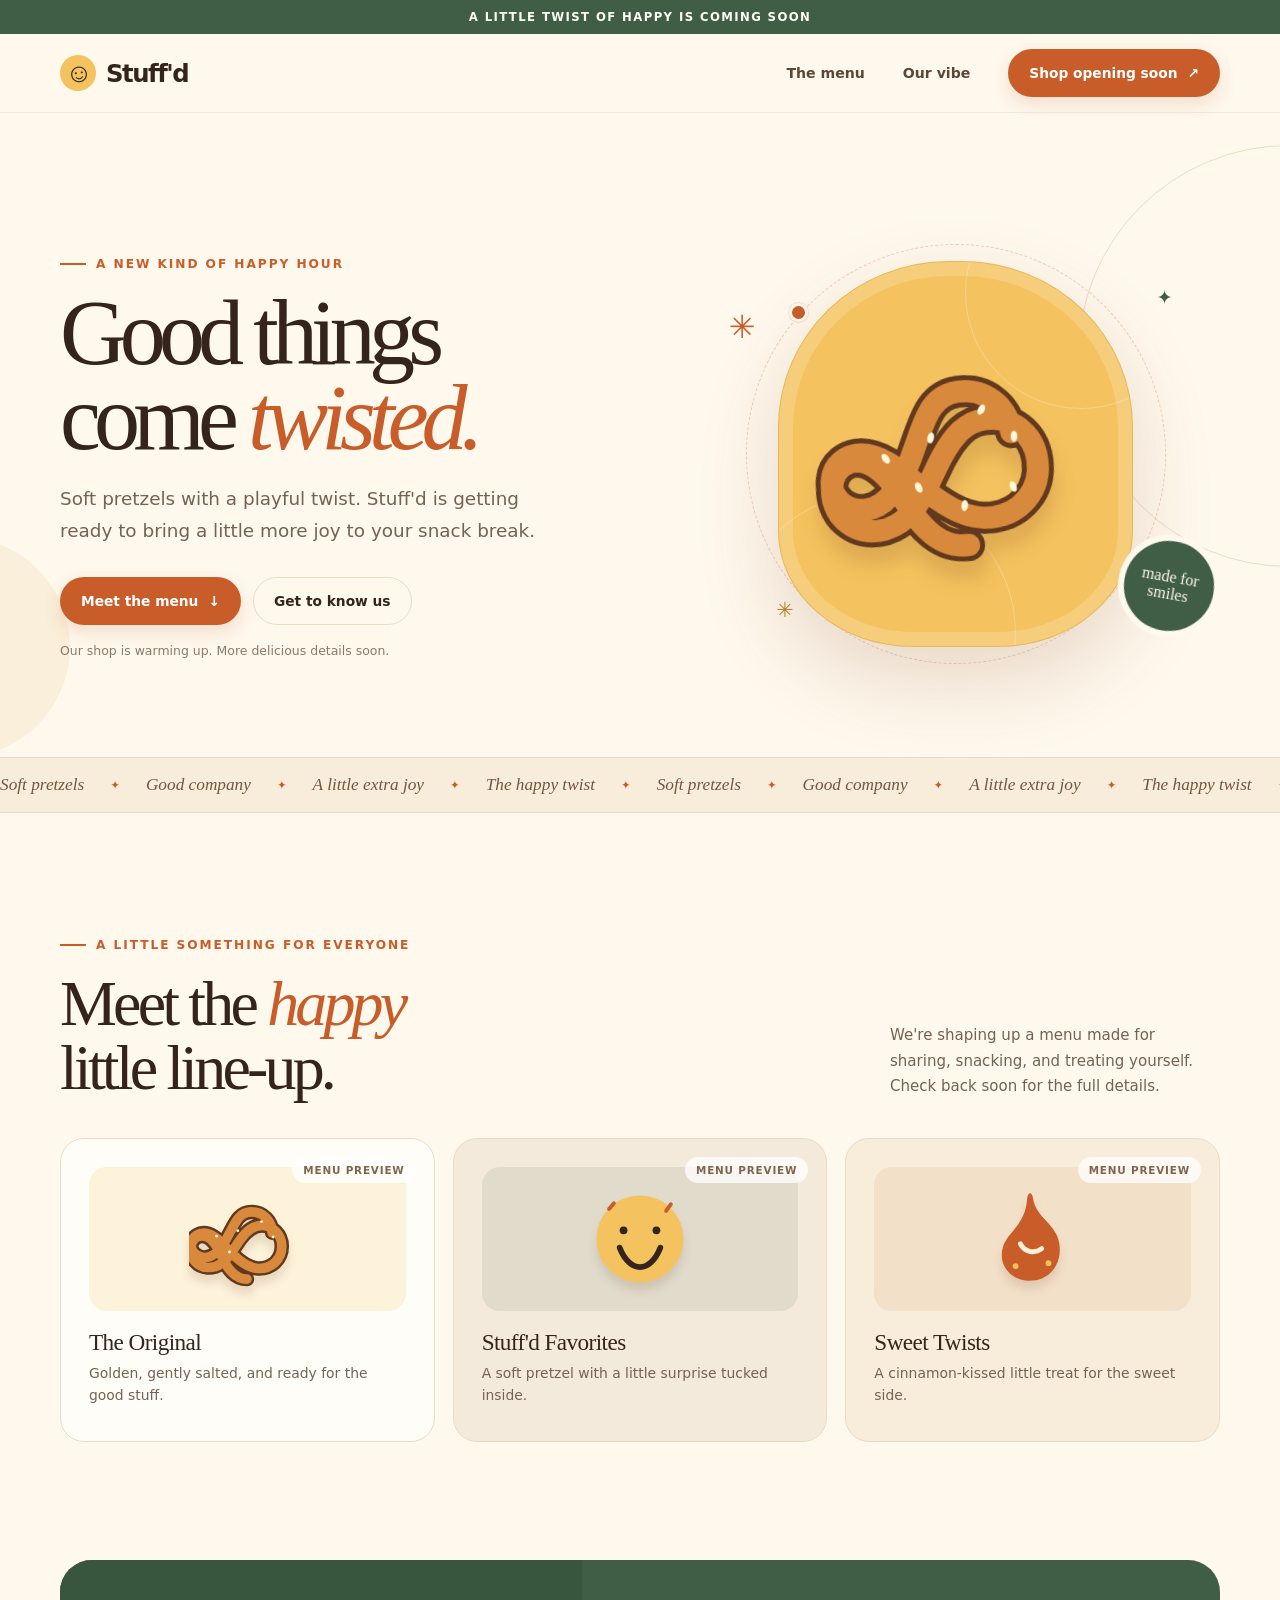
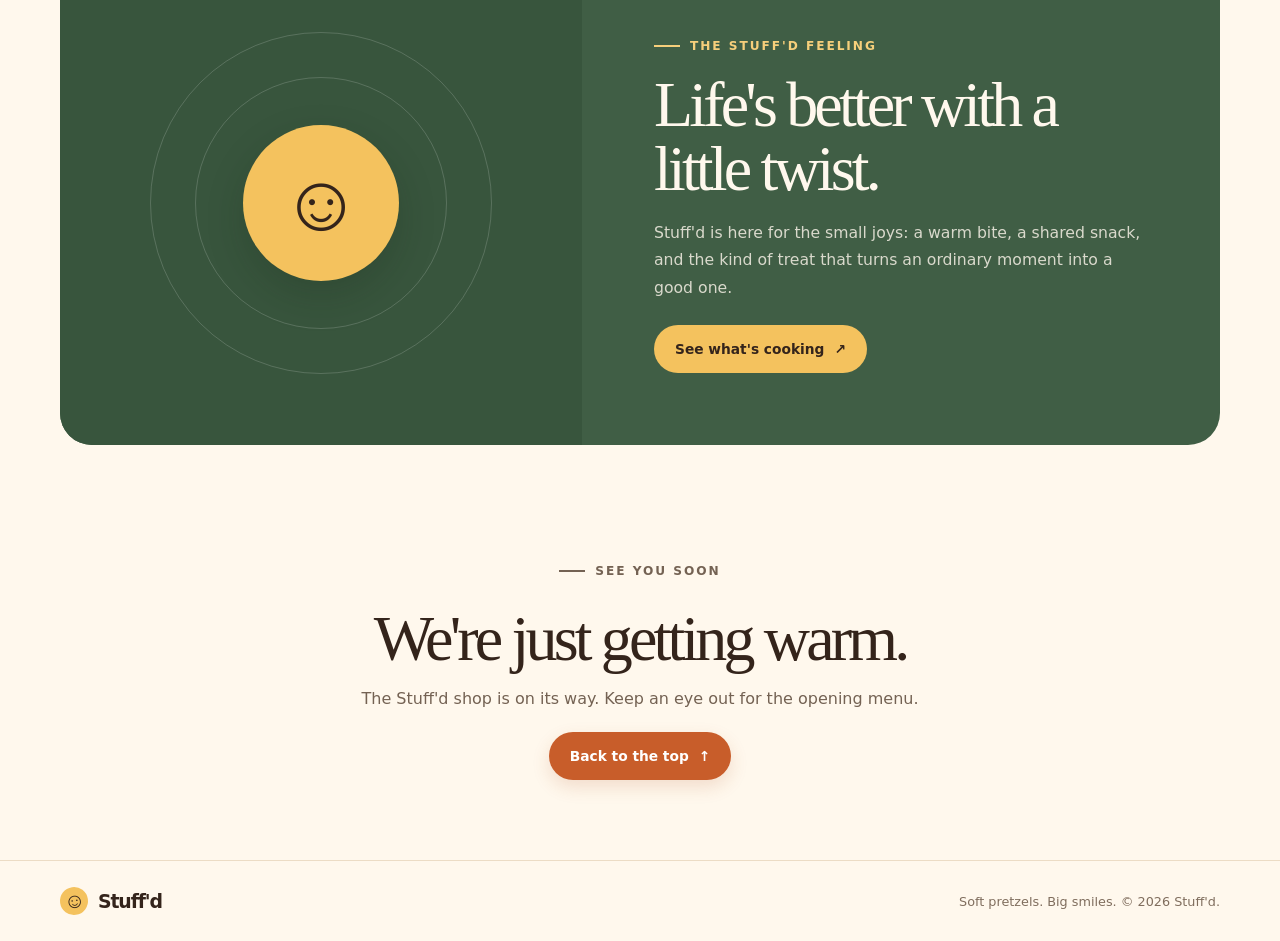
==== index.html @ 7a7fc869 "Add Stuff'd storefront site" ====
<!doctype html>
<html lang="en">
  <head>
    <meta charset="utf-8" />
    <meta name="viewport" content="width=device-width, initial-scale=1" />
    <meta name="theme-color" content="#fff8ed" />
    <meta name="description" content="Stuff'd — soft pretzels with a playful twist. Our shop is getting ready to open." />
    <title>Stuff'd — Soft Pretzels, Big Smiles</title>
    <style>
      :root {
        color-scheme: light;
        --cream: #fff8ed;
        --paper: #fffdf8;
        --ink: #34241b;
        --muted: #746253;
        --orange: #c85d2a;
        --orange-dark: #a8461b;
        --gold: #f4c25e;
        --line: #ecdcc5;
        --green: #405e45;
        --serif: Georgia, "Times New Roman", serif;
        --sans: "Avenir Next", Avenir, "Segoe UI", ui-sans-serif, system-ui, sans-serif;
      }

      * { box-sizing: border-box; }
      html { scroll-behavior: smooth; }
      body {
        margin: 0;
        background: var(--cream);
        color: var(--ink);
        font-family: var(--sans);
        -webkit-font-smoothing: antialiased;
      }
      a { color: inherit; text-decoration: none; }
      button, a { -webkit-tap-highlight-color: transparent; }
      .wrap { width: min(1160px, calc(100% - 48px)); margin-inline: auto; }

      .announcement {
        padding: 10px 20px;
        background: var(--green);
        color: #fffdf5;
        text-align: center;
        font-size: 0.73rem;
        font-weight: 700;
        letter-spacing: 0.12em;
        text-transform: uppercase;
      }
      .site-header {
        position: relative;
        z-index: 5;
        border-bottom: 1px solid rgba(92, 57, 33, 0.08);
        background: rgba(255, 248, 237, 0.92);
        backdrop-filter: blur(12px);
      }
      .nav {
        display: flex;
        min-height: 78px;
        align-items: center;
        justify-content: space-between;
        gap: 24px;
      }
      .brand { display: inline-flex; align-items: center; gap: 10px; font-weight: 900; letter-spacing: -0.06em; font-size: 1.52rem; }
      .brand-mark {
        display: grid;
        width: 36px;
        height: 36px;
        place-items: center;
        border-radius: 50%;
        background: var(--gold);
        color: var(--ink);
        font-family: var(--serif);
        font-size: 1.65rem;
        line-height: 1;
        transform: rotate(-8deg);
      }
      .nav-links { display: flex; align-items: center; gap: clamp(18px, 3vw, 38px); font-size: 0.88rem; font-weight: 650; color: #5b4738; }
      .nav-links a:not(.nav-cta):hover { color: var(--orange); }
      .nav-cta, .button {
        display: inline-flex;
        align-items: center;
        justify-content: center;
        gap: 10px;
        min-height: 48px;
        padding: 0 20px;
        border: 1px solid transparent;
        border-radius: 999px;
        background: var(--orange);
        color: white;
        font-size: 0.86rem;
        font-weight: 800;
        transition: transform 180ms ease, background 180ms ease, box-shadow 180ms ease;
        box-shadow: 0 7px 18px rgba(176, 78, 30, 0.16);
      }
      .nav-cta:hover, .button:hover { transform: translateY(-2px); background: var(--orange-dark); box-shadow: 0 10px 22px rgba(176, 78, 30, 0.23); }

      .hero { position: relative; overflow: hidden; padding: clamp(66px, 10vw, 126px) 0 88px; }
      .hero::before, .hero::after { position: absolute; z-index: 0; content: ""; border-radius: 50%; pointer-events: none; }
      .hero::before { width: 420px; height: 420px; right: -220px; top: 5%; border: 1px solid #ecdcc5; }
      .hero::after { width: 220px; height: 220px; left: -150px; bottom: 0; background: #f7e9cf; opacity: 0.6; }
      .hero-grid { position: relative; z-index: 1; display: grid; grid-template-columns: 1.02fr 0.98fr; align-items: center; gap: clamp(32px, 7vw, 82px); }
      .kicker { display: inline-flex; align-items: center; gap: 10px; margin: 0 0 20px; color: var(--orange); font-size: 0.76rem; font-weight: 850; letter-spacing: 0.16em; text-transform: uppercase; }
      .kicker::before { width: 26px; height: 2px; background: currentColor; content: ""; }
      h1, h2, h3, p { margin-top: 0; }
      h1 { max-width: 680px; margin-bottom: 22px; font-family: var(--serif); font-size: clamp(3.5rem, 7.2vw, 6.8rem); font-weight: 500; letter-spacing: -0.075em; line-height: 0.92; }
      h1 em { color: var(--orange); font-weight: 500; }
      .hero-copy { max-width: 480px; margin-bottom: 30px; color: var(--muted); font-size: clamp(1rem, 1.7vw, 1.15rem); line-height: 1.75; }
      .hero-actions { display: flex; flex-wrap: wrap; align-items: center; gap: 12px; }
      .button-secondary { border-color: var(--line); background: transparent; color: var(--ink); box-shadow: none; }
      .button-secondary:hover { border-color: #d6b995; background: #fffdf8; color: var(--ink); box-shadow: 0 8px 18px rgba(70, 45, 25, 0.07); }
      .micro-note { margin: 18px 0 0; color: #8d7968; font-size: 0.78rem; }

      .hero-art { position: relative; display: grid; min-height: 430px; place-items: center; }
      .art-orbit { position: absolute; width: min(100%, 420px); aspect-ratio: 1; border: 1px dashed rgba(200, 93, 42, 0.28); border-radius: 50%; animation: orbit 36s linear infinite; }
      .art-orbit::before, .art-orbit::after { position: absolute; width: 13px; height: 13px; border: 3px solid var(--cream); border-radius: 50%; background: var(--orange); content: ""; box-shadow: 0 0 0 1px rgba(200, 93, 42, 0.15); }
      .art-orbit::before { left: 42px; top: 58px; }
      .art-orbit::after { right: 16px; bottom: 100px; width: 9px; height: 9px; background: var(--green); }
      .pretzel-card { position: relative; display: grid; width: min(82%, 355px); aspect-ratio: 0.92; place-items: center; overflow: hidden; border: 1px solid rgba(92, 57, 33, 0.08); border-radius: 48% 48% 38% 38% / 43% 43% 30% 30%; background: #f4c25e; box-shadow: 0 32px 80px rgba(120, 74, 28, 0.18), inset 0 0 0 14px rgba(255, 255, 255, 0.18); animation: float 5s ease-in-out infinite; }
      .pretzel-card::before, .pretzel-card::after { position: absolute; width: 230px; height: 230px; border: 1px solid rgba(255,255,255,.26); border-radius: 50%; content: ""; }
      .pretzel-card::before { top: -85px; right: -65px; }
      .pretzel-card::after { bottom: -128px; left: -45px; width: 280px; height: 280px; }
      .pretzel-svg { position: relative; z-index: 1; width: 75%; overflow: visible; filter: drop-shadow(0 18px 9px rgba(115, 60, 20, 0.17)); transform: rotate(-8deg); }
      .salt { fill: #fff7d9; }
      .hero-sticker { position: absolute; z-index: 2; right: 0; bottom: 32px; display: grid; width: 102px; height: 102px; place-items: center; border: 6px solid var(--cream); border-radius: 50%; background: var(--green); color: #fff8ed; text-align: center; transform: rotate(10deg); animation: sticker-in 850ms 300ms both cubic-bezier(.2,.8,.2,1); }
      .hero-sticker span { max-width: 70px; font-family: var(--serif); font-size: 1rem; line-height: 1.05; }
      .sparkle { position: absolute; color: var(--orange); animation: twinkle 2.8s ease-in-out infinite; }
      .sparkle.one { left: 7%; top: 16%; font-size: 2rem; }
      .sparkle.two { right: 9%; top: 11%; color: var(--green); font-size: 1.2rem; animation-delay: .6s; }
      .sparkle.three { left: 16%; bottom: 11%; color: #bd8430; font-size: 1.3rem; animation-delay: 1.1s; }

      .ticker { overflow: hidden; border-block: 1px solid var(--line); background: #f8eddb; }
      .ticker-track { display: flex; width: max-content; align-items: center; gap: 26px; padding: 17px 0; animation: marquee 30s linear infinite; color: #74563e; font-family: var(--serif); font-size: 1.08rem; font-style: italic; }
      .ticker-track span { display: inline-flex; align-items: center; gap: 26px; }
      .ticker-track b { color: var(--orange); font-family: var(--sans); font-size: 0.72rem; font-style: normal; }

      .section { padding: clamp(76px, 10vw, 118px) 0; }
      .section-heading { display: flex; align-items: end; justify-content: space-between; gap: 28px; margin-bottom: 38px; }
      .section-heading h2 { max-width: 600px; margin-bottom: 0; font-family: var(--serif); font-size: clamp(2.4rem, 5vw, 4.25rem); font-weight: 500; letter-spacing: -0.06em; line-height: 1; }
      .section-heading h2 em { color: var(--orange); font-weight: 500; }
      .section-intro { max-width: 330px; margin: 0; color: var(--muted); font-size: 0.94rem; line-height: 1.7; }
      .menu-grid { display: grid; grid-template-columns: repeat(3, 1fr); gap: 18px; }
      .menu-card { position: relative; min-height: 304px; overflow: hidden; padding: 28px; border: 1px solid var(--line); border-radius: 24px; background: var(--paper); transition: transform 220ms ease, box-shadow 220ms ease; }
      .menu-card:hover { transform: translateY(-6px); box-shadow: 0 18px 38px rgba(77, 48, 25, 0.1); }
      .menu-card:nth-child(2) { background: #f4eadb; }
      .menu-card:nth-child(3) { background: #f7edda; }
      .menu-illustration { display: grid; width: 100%; height: 144px; place-items: center; margin-bottom: 18px; border-radius: 18px; background: rgba(244, 194, 94, 0.2); }
      .menu-card:nth-child(2) .menu-illustration { background: rgba(64, 94, 69, 0.1); }
      .menu-card:nth-child(3) .menu-illustration { background: rgba(200, 93, 42, 0.09); }
      .mini-pretzel { width: 116px; height: 116px; filter: drop-shadow(0 8px 4px rgba(90, 48, 18, .13)); transition: transform 260ms ease; }
      .menu-card:hover .mini-pretzel { transform: rotate(-8deg) scale(1.08); }
      .menu-card h3 { margin: 0 0 7px; font-family: var(--serif); font-size: 1.45rem; font-weight: 500; letter-spacing: -0.025em; }
      .menu-card p { margin: 0; color: var(--muted); font-size: 0.87rem; line-height: 1.55; }
      .coming-label { position: absolute; top: 18px; right: 18px; padding: 7px 11px; border-radius: 999px; background: rgba(255,255,255,.76); color: #80654e; font-size: 0.65rem; font-weight: 800; letter-spacing: .08em; text-transform: uppercase; }

      .story { padding: 0 0 clamp(74px, 9vw, 112px); }
      .story-panel { position: relative; display: grid; grid-template-columns: 0.9fr 1.1fr; overflow: hidden; border-radius: 32px; background: var(--green); color: #fff8ed; }
      .story-art { position: relative; display: grid; min-height: 350px; place-items: center; overflow: hidden; background: #38553d; }
      .story-art::before, .story-art::after { position: absolute; border: 1px solid rgba(255,255,255,.17); border-radius: 50%; content: ""; }
      .story-art::before { width: 340px; height: 340px; }
      .story-art::after { width: 250px; height: 250px; }
      .story-smile { position: relative; z-index: 1; display: grid; width: 156px; height: 156px; place-items: center; border-radius: 50%; background: var(--gold); color: var(--ink); font-family: var(--serif); font-size: 5rem; line-height: 1; box-shadow: 0 15px 38px rgba(20,34,22,.2); animation: float 5.5s ease-in-out infinite reverse; }
      .story-copy { align-self: center; padding: clamp(32px, 6vw, 72px); }
      .story-copy .kicker { color: #f6cf7b; }
      .story-copy h2 { max-width: 510px; margin: 0 0 18px; font-family: var(--serif); font-size: clamp(2.5rem, 5vw, 4.1rem); font-weight: 500; letter-spacing: -0.06em; line-height: 1; }
      .story-copy p:not(.kicker) { max-width: 490px; margin-bottom: 24px; color: rgba(255,248,237,.8); font-size: .98rem; line-height: 1.75; }
      .story-copy .button { background: var(--gold); color: var(--ink); box-shadow: none; }
      .story-copy .button:hover { background: #ffd77f; }

      .bottom-cta { padding: 0 0 80px; text-align: center; }
      .bottom-cta h2 { margin: 0 0 13px; font-family: var(--serif); font-size: clamp(2.6rem, 5vw, 4.3rem); font-weight: 500; letter-spacing: -0.06em; }
      .bottom-cta p { margin: 0 0 24px; color: var(--muted); }
      .site-footer { border-top: 1px solid var(--line); padding: 26px 0; color: #806e5e; font-size: .8rem; }
      .footer-inner { display: flex; align-items: center; justify-content: space-between; gap: 20px; }
      .footer-inner .brand { color: var(--ink); font-size: 1.18rem; }
      .footer-inner .brand-mark { width: 28px; height: 28px; font-size: 1.3rem; }
      .footer-note { margin: 0; }

      .enter { animation: enter 850ms both cubic-bezier(.2,.8,.2,1); }
      .enter.delay-1 { animation-delay: 100ms; }
      .enter.delay-2 { animation-delay: 210ms; }
      .enter.delay-3 { animation-delay: 320ms; }
      @keyframes enter { from { opacity: 0; transform: translateY(22px); } to { opacity: 1; transform: translateY(0); } }
      @keyframes sticker-in { from { opacity: 0; transform: translate(15px, 16px) rotate(22deg) scale(.7); } to { opacity: 1; transform: translate(0, 0) rotate(10deg) scale(1); } }
      @keyframes float { 0%, 100% { translate: 0 0; } 50% { translate: 0 -10px; } }
      @keyframes twinkle { 0%, 100% { opacity: .55; transform: scale(.86) rotate(-10deg); } 50% { opacity: 1; transform: scale(1.12) rotate(10deg); } }
      @keyframes orbit { to { transform: rotate(360deg); } }
      @keyframes marquee { to { transform: translateX(-50%); } }

      @media (max-width: 820px) {
        .hero-grid { grid-template-columns: 1fr; }
        .hero-copy { max-width: 540px; }
        .hero-art { min-height: 360px; }
        .art-orbit { width: 340px; }
        .pretzel-card { width: 280px; }
        .hero-sticker { right: calc(50% - 190px); bottom: 8px; }
        .section-heading { display: block; }
        .section-intro { margin-top: 17px; }
        .menu-grid { grid-template-columns: repeat(2, 1fr); }
        .story-panel { grid-template-columns: 1fr; }
        .story-art { min-height: 260px; }
        .story-copy { padding-top: 42px; }
      }
      @media (max-width: 560px) {
        .wrap { width: min(100% - 32px, 1160px); }
        .announcement { font-size: .63rem; }
        .nav { min-height: 68px; }
        .nav-links { gap: 12px; }
        .nav-links a:not(.nav-cta) { display: none; }
        .nav-cta { min-height: 42px; padding-inline: 14px; font-size: .77rem; }
        .brand { font-size: 1.32rem; }
        .hero { padding-top: 68px; }
        h1 { font-size: clamp(3.25rem, 16vw, 5rem); }
        .hero-art { min-height: 320px; }
        .art-orbit { width: 295px; }
        .pretzel-card { width: 248px; }
        .hero-sticker { right: calc(50% - 150px); width: 86px; height: 86px; }
        .hero-sticker span { font-size: .85rem; }
        .menu-grid { grid-template-columns: 1fr; }
        .menu-card { min-height: 270px; }
        .menu-illustration { height: 126px; }
        .footer-inner { align-items: flex-start; flex-direction: column; }
      }
      @media (prefers-reduced-motion: reduce) {
        *, *::before, *::after { scroll-behavior: auto !important; animation-duration: .01ms !important; animation-iteration-count: 1 !important; transition-duration: .01ms !important; }
      }
    </style>
  </head>
  <body>
    <div class="announcement">A little twist of happy is coming soon</div>
    <header class="site-header">
      <nav class="nav wrap" aria-label="Main navigation">
        <a class="brand" href="#top" aria-label="Stuff'd home"><span class="brand-mark" aria-hidden="true">☺</span><span>Stuff'd</span></a>
        <div class="nav-links">
          <a href="#menu">The menu</a>
          <a href="#story">Our vibe</a>
          <a class="nav-cta" href="#menu">Shop opening soon <span aria-hidden="true">↗</span></a>
        </div>
      </nav>
    </header>

    <main id="top">
      <section class="hero">
        <div class="hero-grid wrap">
          <div>
            <p class="kicker enter">A new kind of happy hour</p>
            <h1 class="enter delay-1">Good things<br />come <em>twisted.</em></h1>
            <p class="hero-copy enter delay-2">Soft pretzels with a playful twist. Stuff'd is getting ready to bring a little more joy to your snack break.</p>
            <div class="hero-actions enter delay-3">
              <a class="button" href="#menu">Meet the menu <span aria-hidden="true">↓</span></a>
              <a class="button button-secondary" href="#story">Get to know us</a>
            </div>
            <p class="micro-note enter delay-3">Our shop is warming up. More delicious details soon.</p>
          </div>

          <div class="hero-art" aria-label="Illustration of a golden pretzel">
            <span class="sparkle one" aria-hidden="true">✳</span>
            <span class="sparkle two" aria-hidden="true">✦</span>
            <span class="sparkle three" aria-hidden="true">✳</span>
            <div class="art-orbit" aria-hidden="true"></div>
            <div class="pretzel-card" aria-hidden="true">
              <svg class="pretzel-svg" viewBox="0 0 240 220" role="img" aria-label="Golden pretzel">
                <path d="M120 193c-26 0-41-22-53-49-9-20-24-43-43-40-22 3-27 35-12 52 14 16 37 17 56 4 16-11 27-34 39-50 13-17 25-28 43-28 24 0 42 19 42 43 0 28-22 47-49 46-20-1-36-13-54-31-18-18-34-39-54-42-14-2-27 6-30 19-4 15 8 29 23 31 21 3 38-17 50-39 17-31 24-55 51-55 25 0 43 19 43 43" fill="none" stroke="#61391e" stroke-width="29" stroke-linecap="round" stroke-linejoin="round" />
                <path d="M120 193c-26 0-41-22-53-49-9-20-24-43-43-40-22 3-27 35-12 52 14 16 37 17 56 4 16-11 27-34 39-50 13-17 25-28 43-28 24 0 42 19 42 43 0 28-22 47-49 46-20-1-36-13-54-31-18-18-34-39-54-42-14-2-27 6-30 19-4 15 8 29 23 31 21 3 38-17 50-39 17-31 24-55 51-55 25 0 43 19 43 43" fill="none" stroke="#d8893b" stroke-width="20" stroke-linecap="round" stroke-linejoin="round" />
                <g class="salt">
                  <ellipse cx="56" cy="105" rx="3" ry="5" transform="rotate(-30 56 105)"/><ellipse cx="82" cy="135" rx="3" ry="5" transform="rotate(-18 82 135)"/><ellipse cx="99" cy="92" rx="3" ry="5" transform="rotate(19 99 92)"/><ellipse cx="148" cy="73" rx="3" ry="5" transform="rotate(35 148 73)"/><ellipse cx="174" cy="101" rx="3" ry="5" transform="rotate(8 174 101)"/><ellipse cx="167" cy="146" rx="3" ry="5" transform="rotate(-15 167 146)"/><ellipse cx="121" cy="157" rx="3" ry="5" transform="rotate(12 121 157)"/>
                </g>
              </svg>
            </div>
            <div class="hero-sticker"><span>made for<br />smiles</span></div>
          </div>
        </div>
      </section>

      <div class="ticker" aria-label="Soft pretzels, good company, and a little extra joy">
        <div class="ticker-track" aria-hidden="true">
          <span>Soft pretzels <b>✦</b> Good company <b>✦</b> A little extra joy <b>✦</b> The happy twist <b>✦</b></span>
          <span>Soft pretzels <b>✦</b> Good company <b>✦</b> A little extra joy <b>✦</b> The happy twist <b>✦</b></span>
        </div>
      </div>

      <section class="section wrap" id="menu">
        <div class="section-heading">
          <div>
            <p class="kicker">A little something for everyone</p>
            <h2>Meet the <em>happy</em><br />little line-up.</h2>
          </div>
          <p class="section-intro">We're shaping up a menu made for sharing, snacking, and treating yourself. Check back soon for the full details.</p>
        </div>
        <div class="menu-grid">
          <article class="menu-card">
            <span class="coming-label">Menu preview</span>
            <div class="menu-illustration" aria-hidden="true">
              <svg class="mini-pretzel" viewBox="0 0 240 220"><path d="M120 193c-26 0-41-22-53-49-9-20-24-43-43-40-22 3-27 35-12 52 14 16 37 17 56 4 16-11 27-34 39-50 13-17 25-28 43-28 24 0 42 19 42 43 0 28-22 47-49 46-20-1-36-13-54-31-18-18-34-39-54-42-14-2-27 6-30 19-4 15 8 29 23 31 21 3 38-17 50-39 17-31 24-55 51-55 25 0 43 19 43 43" fill="none" stroke="#61391e" stroke-width="30" stroke-linecap="round" stroke-linejoin="round"/><path d="M120 193c-26 0-41-22-53-49-9-20-24-43-43-40-22 3-27 35-12 52 14 16 37 17 56 4 16-11 27-34 39-50 13-17 25-28 43-28 24 0 42 19 42 43 0 28-22 47-49 46-20-1-36-13-54-31-18-18-34-39-54-42-14-2-27 6-30 19-4 15 8 29 23 31 21 3 38-17 50-39 17-31 24-55 51-55 25 0 43 19 43 43" fill="none" stroke="#d8893b" stroke-width="20" stroke-linecap="round" stroke-linejoin="round"/><g fill="#fff7d9"><circle cx="57" cy="104" r="3"/><circle cx="84" cy="137" r="3"/><circle cx="101" cy="93" r="3"/><circle cx="150" cy="74" r="3"/><circle cx="174" cy="106" r="3"/><circle cx="165" cy="146" r="3"/></g></svg>
            </div>
            <h3>The Original</h3>
            <p>Golden, gently salted, and ready for the good stuff.</p>
          </article>
          <article class="menu-card">
            <span class="coming-label">Menu preview</span>
            <div class="menu-illustration" aria-hidden="true">
              <svg class="mini-pretzel" viewBox="0 0 120 120"><circle cx="60" cy="60" r="45" fill="#f4c25e"/><circle cx="43" cy="51" r="4" fill="#34241b"/><circle cx="77" cy="51" r="4" fill="#34241b"/><path d="M39 69c5 13 13 20 21 20s16-7 21-20" fill="none" stroke="#34241b" stroke-width="6" stroke-linecap="round"/><path d="M28 29l5-6m54 8 5-7" stroke="#c85d2a" stroke-width="4" stroke-linecap="round"/></svg>
            </div>
            <h3>Stuff'd Favorites</h3>
            <p>A soft pretzel with a little surprise tucked inside.</p>
          </article>
          <article class="menu-card">
            <span class="coming-label">Menu preview</span>
            <div class="menu-illustration" aria-hidden="true">
              <svg class="mini-pretzel" viewBox="0 0 120 120"><path d="M60 18c3 18 19 24 25 39 8 20-2 44-25 46-22 2-37-16-31-35 5-16 23-22 25-50 1-7 5-7 6 0Z" fill="#c85d2a"/><path d="M47 65c4 8 14 11 22 5" fill="none" stroke="#fff1d5" stroke-width="5" stroke-linecap="round"/><circle cx="42" cy="88" r="3" fill="#f4c25e"/><circle cx="76" cy="85" r="3" fill="#f4c25e"/></svg>
            </div>
            <h3>Sweet Twists</h3>
            <p>A cinnamon-kissed little treat for the sweet side.</p>
          </article>
        </div>
      </section>

      <section class="story wrap" id="story">
        <div class="story-panel">
          <div class="story-art" aria-hidden="true"><div class="story-smile">☺</div></div>
          <div class="story-copy">
            <p class="kicker">The Stuff'd feeling</p>
            <h2>Life's better with a little twist.</h2>
            <p>Stuff'd is here for the small joys: a warm bite, a shared snack, and the kind of treat that turns an ordinary moment into a good one.</p>
            <a class="button" href="#menu">See what's cooking <span aria-hidden="true">↗</span></a>
          </div>
        </div>
      </section>

      <section class="bottom-cta wrap">
        <p class="kicker">See you soon</p>
        <h2>We're just getting warm.</h2>
        <p>The Stuff'd shop is on its way. Keep an eye out for the opening menu.</p>
        <a class="button" href="#top">Back to the top <span aria-hidden="true">↑</span></a>
      </section>
    </main>

    <footer class="site-footer">
      <div class="footer-inner wrap">
        <a class="brand" href="#top"><span class="brand-mark" aria-hidden="true">☺</span><span>Stuff'd</span></a>
        <p class="footer-note">Soft pretzels. Big smiles. © 2026 Stuff'd.</p>
      </div>
    </footer>
  </body>
</html>
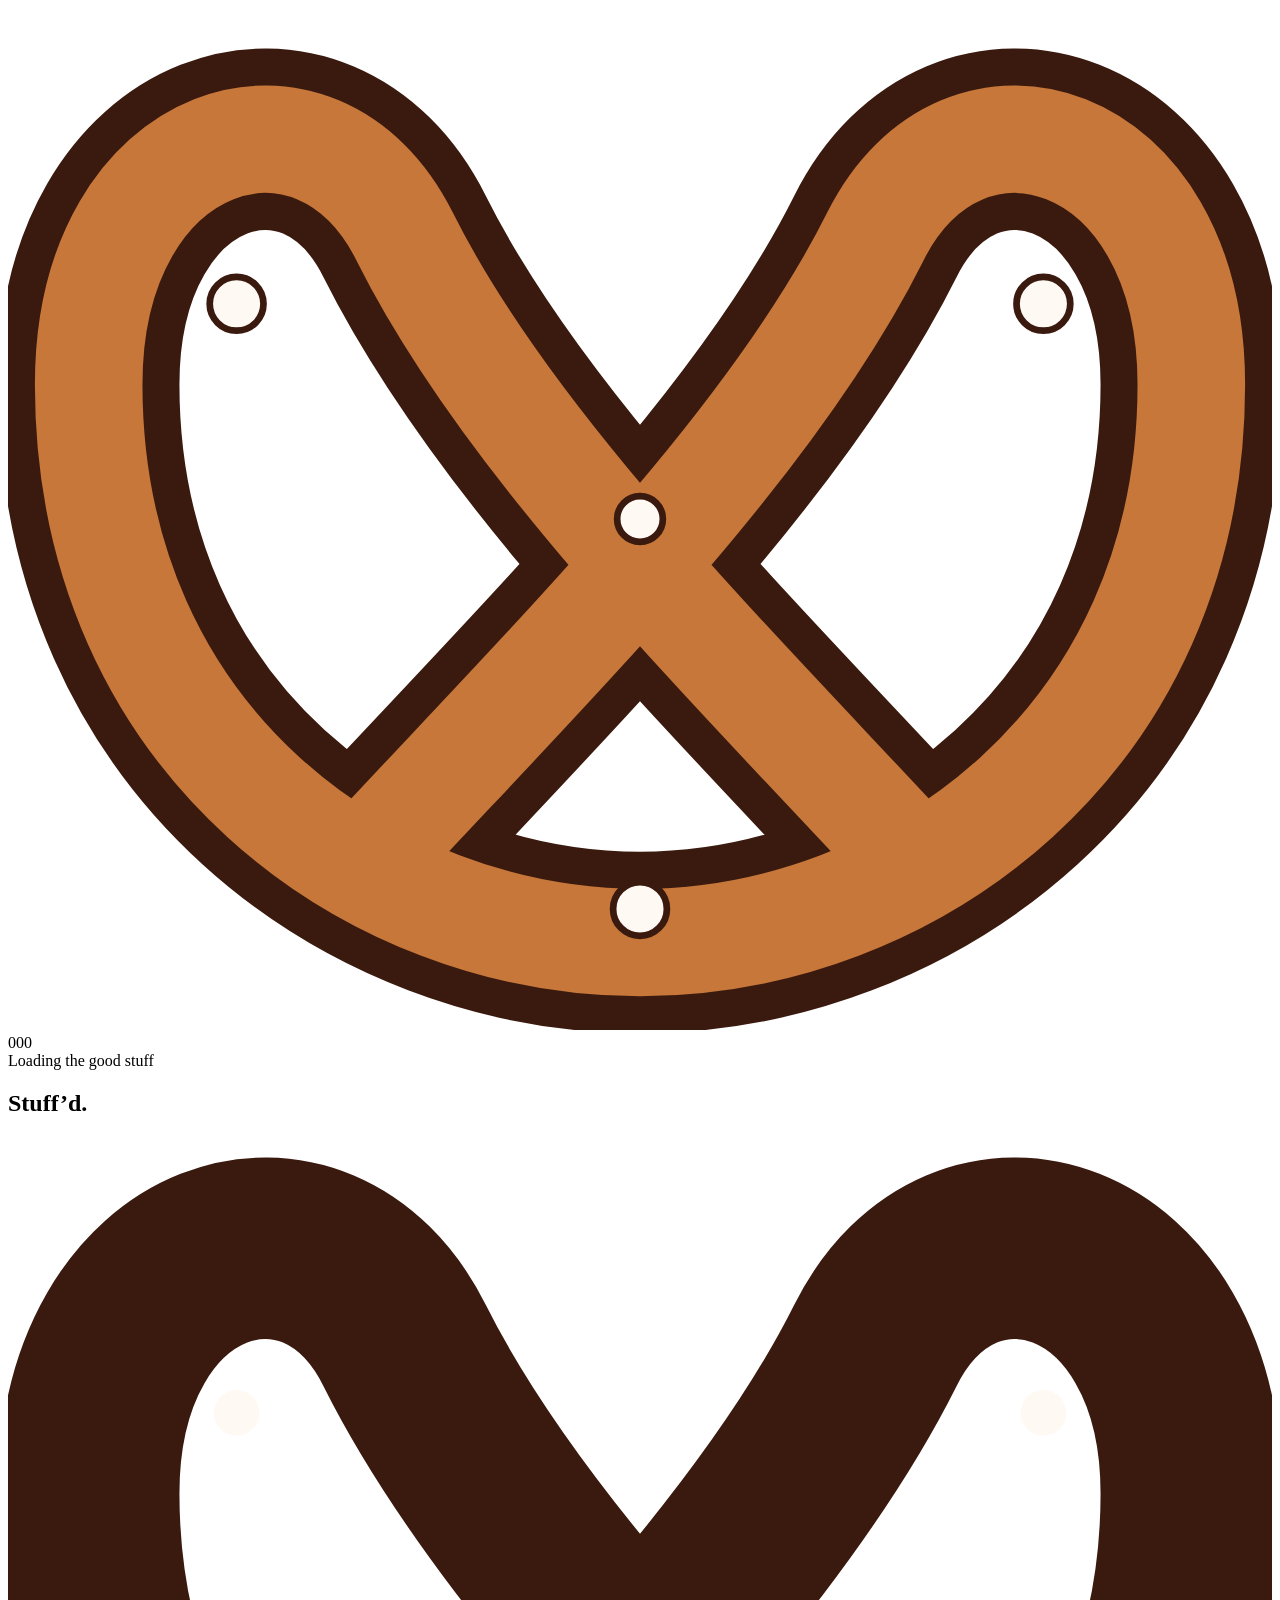
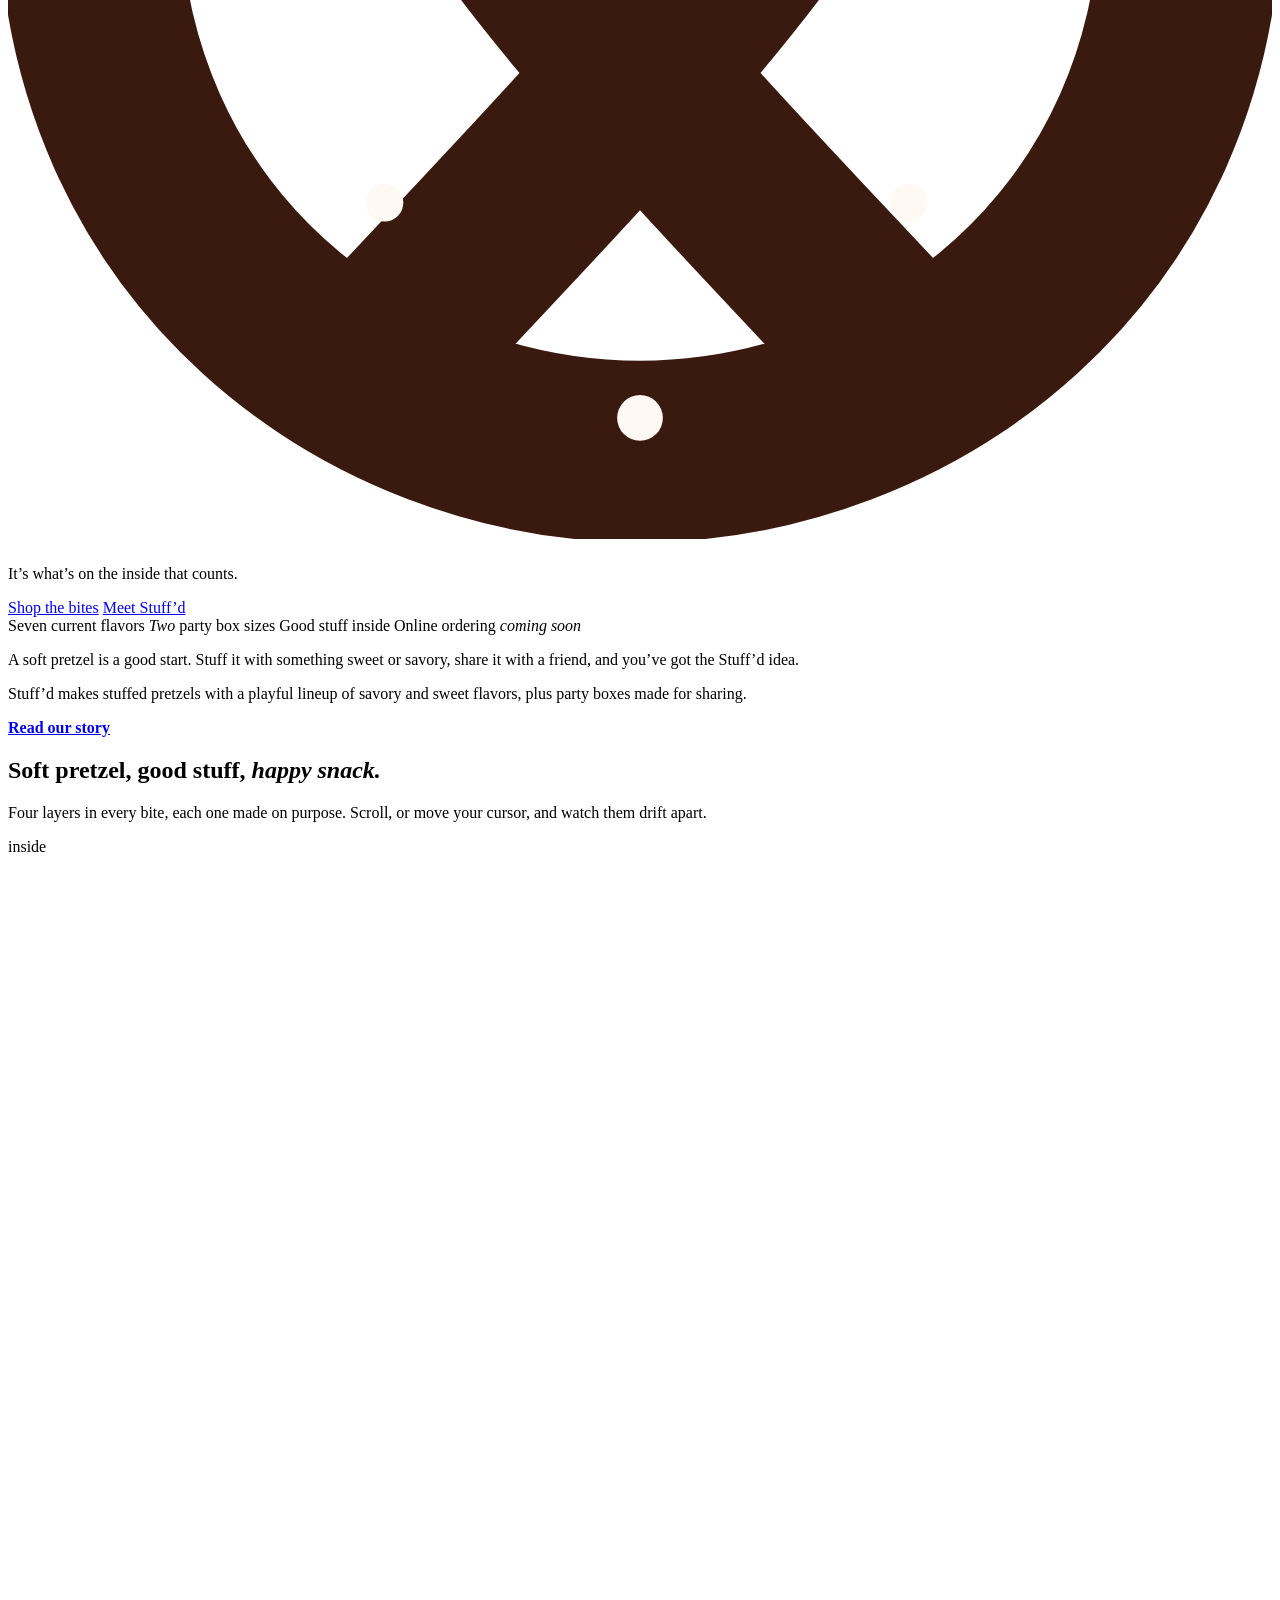
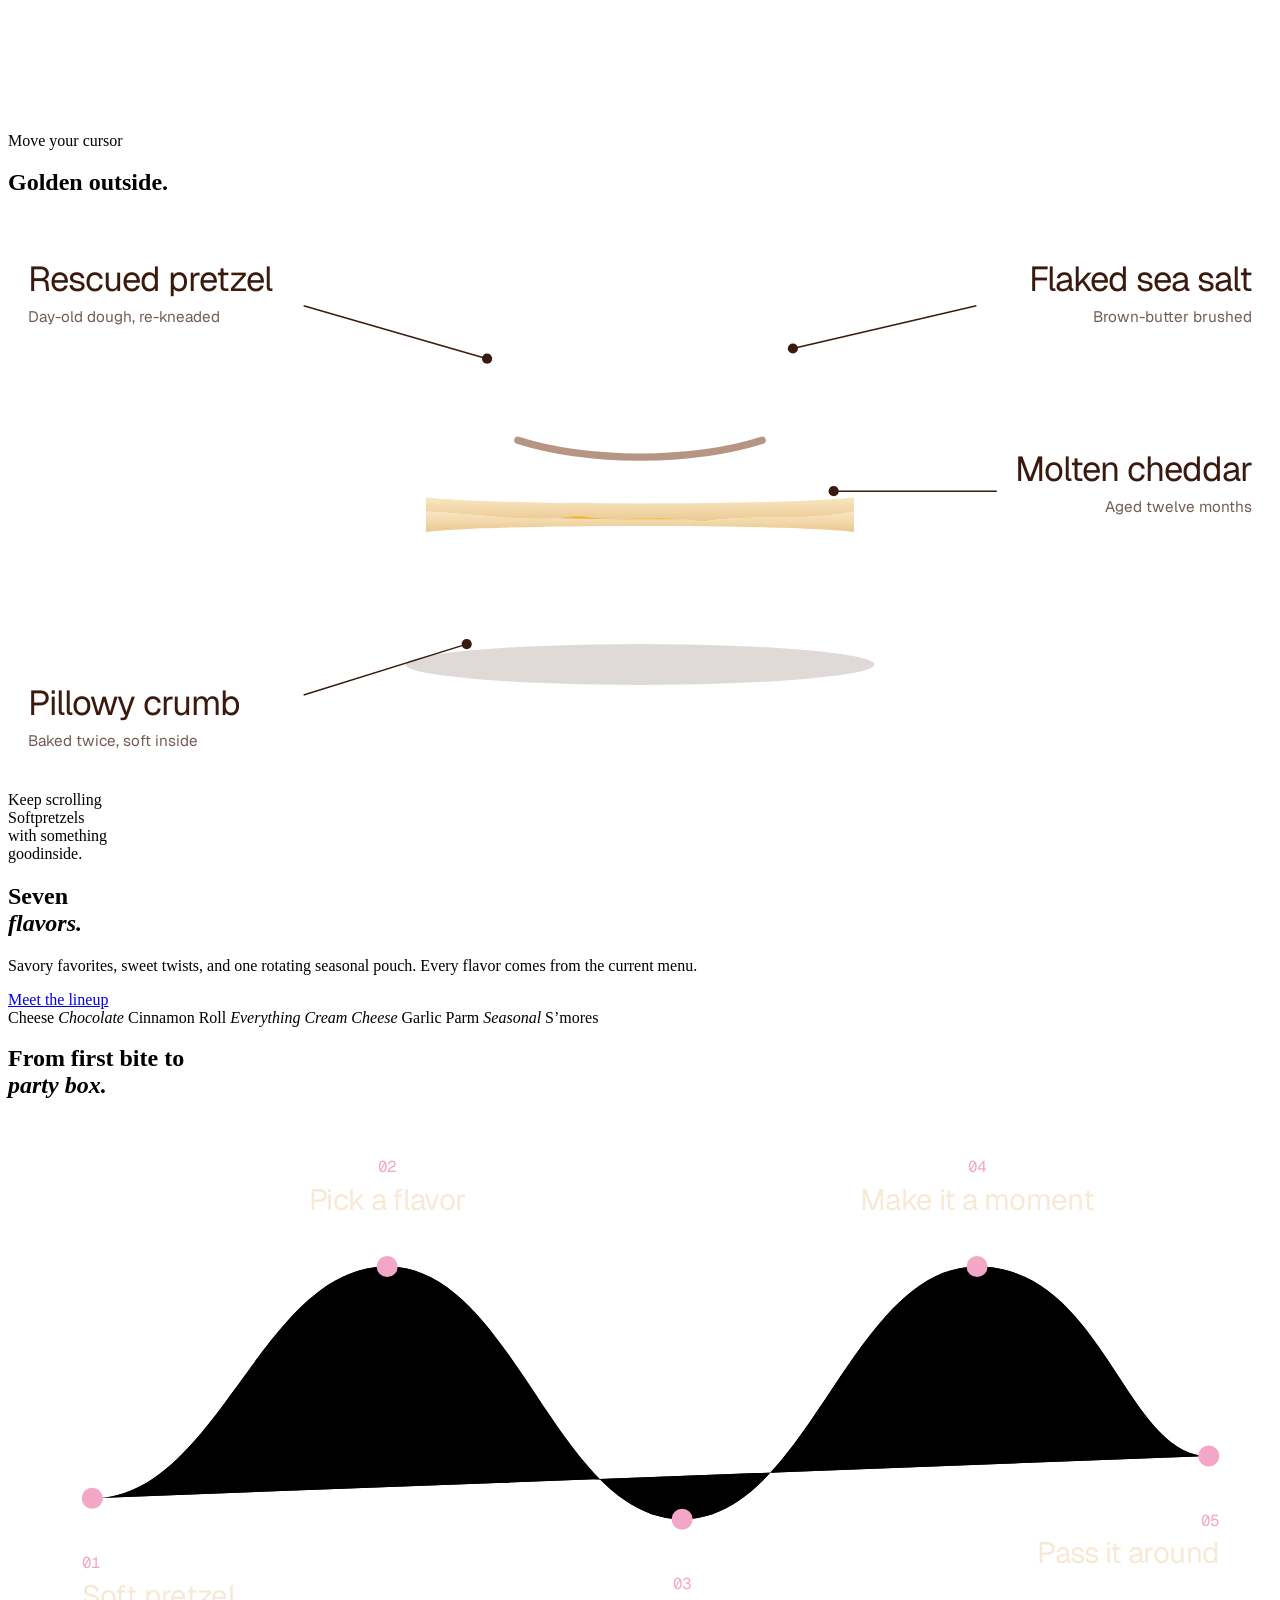
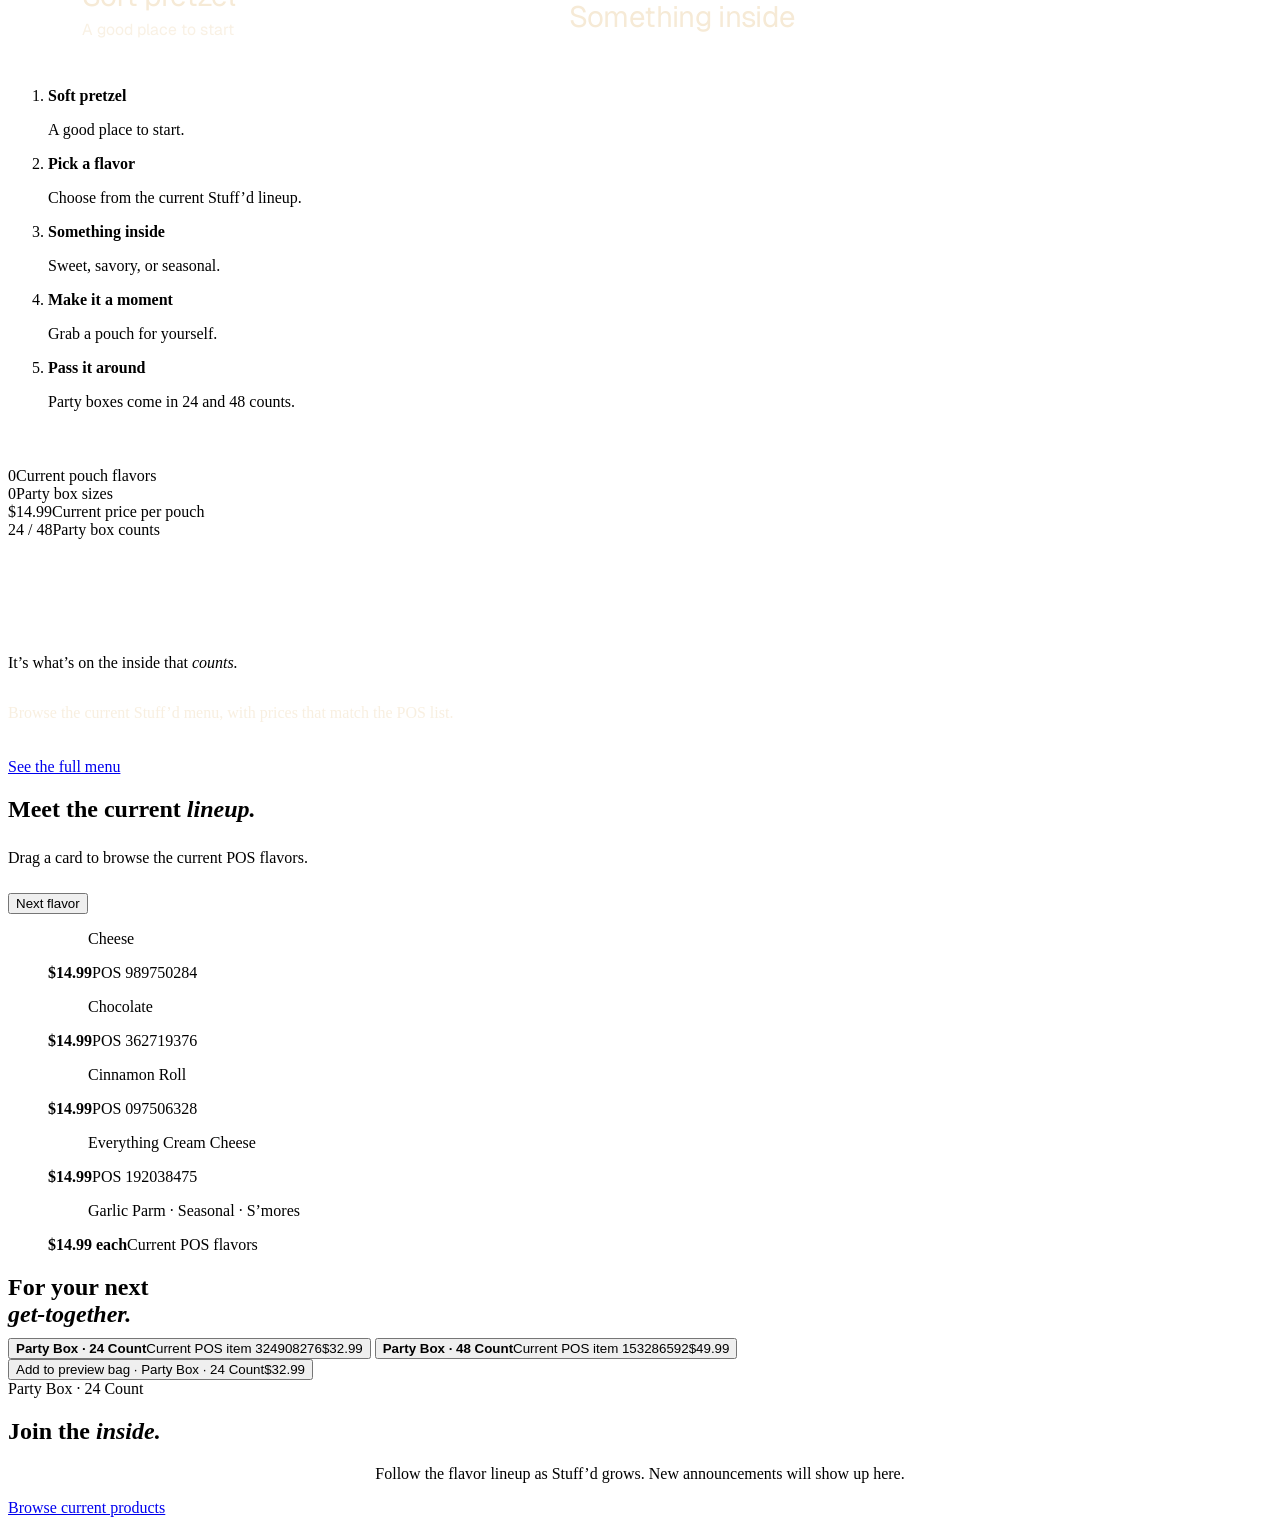
==== commit dfe0dfef: "Publish Stuff’d storefront pages" ====
--- a/index.html
+++ b/index.html
@@ -1,343 +1,357 @@
 <!doctype html>
 <html lang="en">
-  <head>
-    <meta charset="utf-8" />
-    <meta name="viewport" content="width=device-width, initial-scale=1" />
-    <meta name="theme-color" content="#fff8ed" />
-    <meta name="description" content="Stuff'd — soft pretzels with a playful twist. Our shop is getting ready to open." />
-    <title>Stuff'd — Soft Pretzels, Big Smiles</title>
-    <style>
-      :root {
-        color-scheme: light;
-        --cream: #fff8ed;
-        --paper: #fffdf8;
-        --ink: #34241b;
-        --muted: #746253;
-        --orange: #c85d2a;
-        --orange-dark: #a8461b;
-        --gold: #f4c25e;
-        --line: #ecdcc5;
-        --green: #405e45;
-        --serif: Georgia, "Times New Roman", serif;
-        --sans: "Avenir Next", Avenir, "Segoe UI", ui-sans-serif, system-ui, sans-serif;
-      }
-
-      * { box-sizing: border-box; }
-      html { scroll-behavior: smooth; }
-      body {
-        margin: 0;
-        background: var(--cream);
-        color: var(--ink);
-        font-family: var(--sans);
-        -webkit-font-smoothing: antialiased;
-      }
-      a { color: inherit; text-decoration: none; }
-      button, a { -webkit-tap-highlight-color: transparent; }
-      .wrap { width: min(1160px, calc(100% - 48px)); margin-inline: auto; }
-
-      .announcement {
-        padding: 10px 20px;
-        background: var(--green);
-        color: #fffdf5;
-        text-align: center;
-        font-size: 0.73rem;
-        font-weight: 700;
-        letter-spacing: 0.12em;
-        text-transform: uppercase;
-      }
-      .site-header {
-        position: relative;
-        z-index: 5;
-        border-bottom: 1px solid rgba(92, 57, 33, 0.08);
-        background: rgba(255, 248, 237, 0.92);
-        backdrop-filter: blur(12px);
-      }
-      .nav {
-        display: flex;
-        min-height: 78px;
-        align-items: center;
-        justify-content: space-between;
-        gap: 24px;
-      }
-      .brand { display: inline-flex; align-items: center; gap: 10px; font-weight: 900; letter-spacing: -0.06em; font-size: 1.52rem; }
-      .brand-mark {
-        display: grid;
-        width: 36px;
-        height: 36px;
-        place-items: center;
-        border-radius: 50%;
-        background: var(--gold);
-        color: var(--ink);
-        font-family: var(--serif);
-        font-size: 1.65rem;
-        line-height: 1;
-        transform: rotate(-8deg);
-      }
-      .nav-links { display: flex; align-items: center; gap: clamp(18px, 3vw, 38px); font-size: 0.88rem; font-weight: 650; color: #5b4738; }
-      .nav-links a:not(.nav-cta):hover { color: var(--orange); }
-      .nav-cta, .button {
-        display: inline-flex;
-        align-items: center;
-        justify-content: center;
-        gap: 10px;
-        min-height: 48px;
-        padding: 0 20px;
-        border: 1px solid transparent;
-        border-radius: 999px;
-        background: var(--orange);
-        color: white;
-        font-size: 0.86rem;
-        font-weight: 800;
-        transition: transform 180ms ease, background 180ms ease, box-shadow 180ms ease;
-        box-shadow: 0 7px 18px rgba(176, 78, 30, 0.16);
-      }
-      .nav-cta:hover, .button:hover { transform: translateY(-2px); background: var(--orange-dark); box-shadow: 0 10px 22px rgba(176, 78, 30, 0.23); }
-
-      .hero { position: relative; overflow: hidden; padding: clamp(66px, 10vw, 126px) 0 88px; }
-      .hero::before, .hero::after { position: absolute; z-index: 0; content: ""; border-radius: 50%; pointer-events: none; }
-      .hero::before { width: 420px; height: 420px; right: -220px; top: 5%; border: 1px solid #ecdcc5; }
-      .hero::after { width: 220px; height: 220px; left: -150px; bottom: 0; background: #f7e9cf; opacity: 0.6; }
-      .hero-grid { position: relative; z-index: 1; display: grid; grid-template-columns: 1.02fr 0.98fr; align-items: center; gap: clamp(32px, 7vw, 82px); }
-      .kicker { display: inline-flex; align-items: center; gap: 10px; margin: 0 0 20px; color: var(--orange); font-size: 0.76rem; font-weight: 850; letter-spacing: 0.16em; text-transform: uppercase; }
-      .kicker::before { width: 26px; height: 2px; background: currentColor; content: ""; }
-      h1, h2, h3, p { margin-top: 0; }
-      h1 { max-width: 680px; margin-bottom: 22px; font-family: var(--serif); font-size: clamp(3.5rem, 7.2vw, 6.8rem); font-weight: 500; letter-spacing: -0.075em; line-height: 0.92; }
-      h1 em { color: var(--orange); font-weight: 500; }
-      .hero-copy { max-width: 480px; margin-bottom: 30px; color: var(--muted); font-size: clamp(1rem, 1.7vw, 1.15rem); line-height: 1.75; }
-      .hero-actions { display: flex; flex-wrap: wrap; align-items: center; gap: 12px; }
-      .button-secondary { border-color: var(--line); background: transparent; color: var(--ink); box-shadow: none; }
-      .button-secondary:hover { border-color: #d6b995; background: #fffdf8; color: var(--ink); box-shadow: 0 8px 18px rgba(70, 45, 25, 0.07); }
-      .micro-note { margin: 18px 0 0; color: #8d7968; font-size: 0.78rem; }
-
-      .hero-art { position: relative; display: grid; min-height: 430px; place-items: center; }
-      .art-orbit { position: absolute; width: min(100%, 420px); aspect-ratio: 1; border: 1px dashed rgba(200, 93, 42, 0.28); border-radius: 50%; animation: orbit 36s linear infinite; }
-      .art-orbit::before, .art-orbit::after { position: absolute; width: 13px; height: 13px; border: 3px solid var(--cream); border-radius: 50%; background: var(--orange); content: ""; box-shadow: 0 0 0 1px rgba(200, 93, 42, 0.15); }
-      .art-orbit::before { left: 42px; top: 58px; }
-      .art-orbit::after { right: 16px; bottom: 100px; width: 9px; height: 9px; background: var(--green); }
-      .pretzel-card { position: relative; display: grid; width: min(82%, 355px); aspect-ratio: 0.92; place-items: center; overflow: hidden; border: 1px solid rgba(92, 57, 33, 0.08); border-radius: 48% 48% 38% 38% / 43% 43% 30% 30%; background: #f4c25e; box-shadow: 0 32px 80px rgba(120, 74, 28, 0.18), inset 0 0 0 14px rgba(255, 255, 255, 0.18); animation: float 5s ease-in-out infinite; }
-      .pretzel-card::before, .pretzel-card::after { position: absolute; width: 230px; height: 230px; border: 1px solid rgba(255,255,255,.26); border-radius: 50%; content: ""; }
-      .pretzel-card::before { top: -85px; right: -65px; }
-      .pretzel-card::after { bottom: -128px; left: -45px; width: 280px; height: 280px; }
-      .pretzel-svg { position: relative; z-index: 1; width: 75%; overflow: visible; filter: drop-shadow(0 18px 9px rgba(115, 60, 20, 0.17)); transform: rotate(-8deg); }
-      .salt { fill: #fff7d9; }
-      .hero-sticker { position: absolute; z-index: 2; right: 0; bottom: 32px; display: grid; width: 102px; height: 102px; place-items: center; border: 6px solid var(--cream); border-radius: 50%; background: var(--green); color: #fff8ed; text-align: center; transform: rotate(10deg); animation: sticker-in 850ms 300ms both cubic-bezier(.2,.8,.2,1); }
-      .hero-sticker span { max-width: 70px; font-family: var(--serif); font-size: 1rem; line-height: 1.05; }
-      .sparkle { position: absolute; color: var(--orange); animation: twinkle 2.8s ease-in-out infinite; }
-      .sparkle.one { left: 7%; top: 16%; font-size: 2rem; }
-      .sparkle.two { right: 9%; top: 11%; color: var(--green); font-size: 1.2rem; animation-delay: .6s; }
-      .sparkle.three { left: 16%; bottom: 11%; color: #bd8430; font-size: 1.3rem; animation-delay: 1.1s; }
-
-      .ticker { overflow: hidden; border-block: 1px solid var(--line); background: #f8eddb; }
-      .ticker-track { display: flex; width: max-content; align-items: center; gap: 26px; padding: 17px 0; animation: marquee 30s linear infinite; color: #74563e; font-family: var(--serif); font-size: 1.08rem; font-style: italic; }
-      .ticker-track span { display: inline-flex; align-items: center; gap: 26px; }
-      .ticker-track b { color: var(--orange); font-family: var(--sans); font-size: 0.72rem; font-style: normal; }
-
-      .section { padding: clamp(76px, 10vw, 118px) 0; }
-      .section-heading { display: flex; align-items: end; justify-content: space-between; gap: 28px; margin-bottom: 38px; }
-      .section-heading h2 { max-width: 600px; margin-bottom: 0; font-family: var(--serif); font-size: clamp(2.4rem, 5vw, 4.25rem); font-weight: 500; letter-spacing: -0.06em; line-height: 1; }
-      .section-heading h2 em { color: var(--orange); font-weight: 500; }
-      .section-intro { max-width: 330px; margin: 0; color: var(--muted); font-size: 0.94rem; line-height: 1.7; }
-      .menu-grid { display: grid; grid-template-columns: repeat(3, 1fr); gap: 18px; }
-      .menu-card { position: relative; min-height: 304px; overflow: hidden; padding: 28px; border: 1px solid var(--line); border-radius: 24px; background: var(--paper); transition: transform 220ms ease, box-shadow 220ms ease; }
-      .menu-card:hover { transform: translateY(-6px); box-shadow: 0 18px 38px rgba(77, 48, 25, 0.1); }
-      .menu-card:nth-child(2) { background: #f4eadb; }
-      .menu-card:nth-child(3) { background: #f7edda; }
-      .menu-illustration { display: grid; width: 100%; height: 144px; place-items: center; margin-bottom: 18px; border-radius: 18px; background: rgba(244, 194, 94, 0.2); }
-      .menu-card:nth-child(2) .menu-illustration { background: rgba(64, 94, 69, 0.1); }
-      .menu-card:nth-child(3) .menu-illustration { background: rgba(200, 93, 42, 0.09); }
-      .mini-pretzel { width: 116px; height: 116px; filter: drop-shadow(0 8px 4px rgba(90, 48, 18, .13)); transition: transform 260ms ease; }
-      .menu-card:hover .mini-pretzel { transform: rotate(-8deg) scale(1.08); }
-      .menu-card h3 { margin: 0 0 7px; font-family: var(--serif); font-size: 1.45rem; font-weight: 500; letter-spacing: -0.025em; }
-      .menu-card p { margin: 0; color: var(--muted); font-size: 0.87rem; line-height: 1.55; }
-      .coming-label { position: absolute; top: 18px; right: 18px; padding: 7px 11px; border-radius: 999px; background: rgba(255,255,255,.76); color: #80654e; font-size: 0.65rem; font-weight: 800; letter-spacing: .08em; text-transform: uppercase; }
-
-      .story { padding: 0 0 clamp(74px, 9vw, 112px); }
-      .story-panel { position: relative; display: grid; grid-template-columns: 0.9fr 1.1fr; overflow: hidden; border-radius: 32px; background: var(--green); color: #fff8ed; }
-      .story-art { position: relative; display: grid; min-height: 350px; place-items: center; overflow: hidden; background: #38553d; }
-      .story-art::before, .story-art::after { position: absolute; border: 1px solid rgba(255,255,255,.17); border-radius: 50%; content: ""; }
-      .story-art::before { width: 340px; height: 340px; }
-      .story-art::after { width: 250px; height: 250px; }
-      .story-smile { position: relative; z-index: 1; display: grid; width: 156px; height: 156px; place-items: center; border-radius: 50%; background: var(--gold); color: var(--ink); font-family: var(--serif); font-size: 5rem; line-height: 1; box-shadow: 0 15px 38px rgba(20,34,22,.2); animation: float 5.5s ease-in-out infinite reverse; }
-      .story-copy { align-self: center; padding: clamp(32px, 6vw, 72px); }
-      .story-copy .kicker { color: #f6cf7b; }
-      .story-copy h2 { max-width: 510px; margin: 0 0 18px; font-family: var(--serif); font-size: clamp(2.5rem, 5vw, 4.1rem); font-weight: 500; letter-spacing: -0.06em; line-height: 1; }
-      .story-copy p:not(.kicker) { max-width: 490px; margin-bottom: 24px; color: rgba(255,248,237,.8); font-size: .98rem; line-height: 1.75; }
-      .story-copy .button { background: var(--gold); color: var(--ink); box-shadow: none; }
-      .story-copy .button:hover { background: #ffd77f; }
-
-      .bottom-cta { padding: 0 0 80px; text-align: center; }
-      .bottom-cta h2 { margin: 0 0 13px; font-family: var(--serif); font-size: clamp(2.6rem, 5vw, 4.3rem); font-weight: 500; letter-spacing: -0.06em; }
-      .bottom-cta p { margin: 0 0 24px; color: var(--muted); }
-      .site-footer { border-top: 1px solid var(--line); padding: 26px 0; color: #806e5e; font-size: .8rem; }
-      .footer-inner { display: flex; align-items: center; justify-content: space-between; gap: 20px; }
-      .footer-inner .brand { color: var(--ink); font-size: 1.18rem; }
-      .footer-inner .brand-mark { width: 28px; height: 28px; font-size: 1.3rem; }
-      .footer-note { margin: 0; }
-
-      .enter { animation: enter 850ms both cubic-bezier(.2,.8,.2,1); }
-      .enter.delay-1 { animation-delay: 100ms; }
-      .enter.delay-2 { animation-delay: 210ms; }
-      .enter.delay-3 { animation-delay: 320ms; }
-      @keyframes enter { from { opacity: 0; transform: translateY(22px); } to { opacity: 1; transform: translateY(0); } }
-      @keyframes sticker-in { from { opacity: 0; transform: translate(15px, 16px) rotate(22deg) scale(.7); } to { opacity: 1; transform: translate(0, 0) rotate(10deg) scale(1); } }
-      @keyframes float { 0%, 100% { translate: 0 0; } 50% { translate: 0 -10px; } }
-      @keyframes twinkle { 0%, 100% { opacity: .55; transform: scale(.86) rotate(-10deg); } 50% { opacity: 1; transform: scale(1.12) rotate(10deg); } }
-      @keyframes orbit { to { transform: rotate(360deg); } }
-      @keyframes marquee { to { transform: translateX(-50%); } }
-
-      @media (max-width: 820px) {
-        .hero-grid { grid-template-columns: 1fr; }
-        .hero-copy { max-width: 540px; }
-        .hero-art { min-height: 360px; }
-        .art-orbit { width: 340px; }
-        .pretzel-card { width: 280px; }
-        .hero-sticker { right: calc(50% - 190px); bottom: 8px; }
-        .section-heading { display: block; }
-        .section-intro { margin-top: 17px; }
-        .menu-grid { grid-template-columns: repeat(2, 1fr); }
-        .story-panel { grid-template-columns: 1fr; }
-        .story-art { min-height: 260px; }
-        .story-copy { padding-top: 42px; }
-      }
-      @media (max-width: 560px) {
-        .wrap { width: min(100% - 32px, 1160px); }
-        .announcement { font-size: .63rem; }
-        .nav { min-height: 68px; }
-        .nav-links { gap: 12px; }
-        .nav-links a:not(.nav-cta) { display: none; }
-        .nav-cta { min-height: 42px; padding-inline: 14px; font-size: .77rem; }
-        .brand { font-size: 1.32rem; }
-        .hero { padding-top: 68px; }
-        h1 { font-size: clamp(3.25rem, 16vw, 5rem); }
-        .hero-art { min-height: 320px; }
-        .art-orbit { width: 295px; }
-        .pretzel-card { width: 248px; }
-        .hero-sticker { right: calc(50% - 150px); width: 86px; height: 86px; }
-        .hero-sticker span { font-size: .85rem; }
-        .menu-grid { grid-template-columns: 1fr; }
-        .menu-card { min-height: 270px; }
-        .menu-illustration { height: 126px; }
-        .footer-inner { align-items: flex-start; flex-direction: column; }
-      }
-      @media (prefers-reduced-motion: reduce) {
-        *, *::before, *::after { scroll-behavior: auto !important; animation-duration: .01ms !important; animation-iteration-count: 1 !important; transition-duration: .01ms !important; }
-      }
-    </style>
-  </head>
-  <body>
-    <div class="announcement">A little twist of happy is coming soon</div>
-    <header class="site-header">
-      <nav class="nav wrap" aria-label="Main navigation">
-        <a class="brand" href="#top" aria-label="Stuff'd home"><span class="brand-mark" aria-hidden="true">☺</span><span>Stuff'd</span></a>
-        <div class="nav-links">
-          <a href="#menu">The menu</a>
-          <a href="#story">Our vibe</a>
-          <a class="nav-cta" href="#menu">Shop opening soon <span aria-hidden="true">↗</span></a>
+<head>
+  <meta charset="utf-8">
+  <meta name="viewport" content="width=device-width, initial-scale=1">
+  <title>Stuff’d — Stuffed Pretzels</title>
+  <meta name="description" content="Meet Stuff’d stuffed pretzels. Explore seven current pouch flavors and two party box sizes.">
+  <meta name="theme-color" content="#F4A6C6">
+  <link rel="canonical" href="https://stuffdve.com/">
+  <meta property="og:type" content="website">
+  <meta property="og:site_name" content="Stuff’d.">
+  <meta property="og:title" content="Stuff’d — Stuffed Pretzels">
+  <meta property="og:description" content="Explore seven current pouch flavors and two party box sizes from Stuff’d.">
+  <meta property="og:url" content="https://stuffdve.com/">
+  <meta property="og:image" content="https://stuffdve.com/assets/img/og.png">
+  <meta property="og:image:width" content="1200">
+  <meta property="og:image:height" content="630">
+  <meta name="twitter:card" content="summary_large_image">
+  <link rel="apple-touch-icon" href="assets/img/og.png">
+  <link rel="icon" href="assets/img/favicon.svg" type="image/svg+xml">
+  <link rel="preconnect" href="https://fonts.googleapis.com">
+  <link rel="preconnect" href="https://fonts.gstatic.com" crossorigin>
+  <link href="https://fonts.googleapis.com/css2?family=Geist:wght@100..900&family=Geist+Mono:wght@300..600&family=Fraunces:opsz,wght,SOFT,WONK@9..144,100..900,0..100,0..1&display=swap" rel="stylesheet">
+  <link rel="stylesheet" href="assets/css/style.css?v=11">
+  <script>try{var c=document.documentElement.classList,n=sessionStorage.getItem("stuffd-nav")==="1",s=sessionStorage.getItem("stuffd-seen")==="1";if(n)c.add("is-nav");if(n||s)c.add("skip-preloader")}catch(e){}</script>
+</head>
+<body data-page="home">
+
+  <!-- preloader: DrawSVG pretzel → MorphSVG circle → ExpoScale pink flood -->
+  <div class="preloader" aria-hidden="true">
+    <div class="preloader-inner">
+      <svg viewBox="6 26 188 152">
+        <path class="pl-shadow" d="M62,150 C90,120 120,90 135,60 C148,34 182,44 182,82 C182,135 140,165 100,165 C60,165 18,135 18,82 C18,44 52,34 65,60 C80,90 110,120 138,150" fill="none" stroke="#3A1A0E" stroke-width="27" stroke-linecap="round" stroke-linejoin="round"/>
+        <path class="pl-path" d="M62,150 C90,120 120,90 135,60 C148,34 182,44 182,82 C182,135 140,165 100,165 C60,165 18,135 18,82 C18,44 52,34 65,60 C80,90 110,120 138,150" fill="none" stroke="#C7773A" stroke-width="16" stroke-linecap="round" stroke-linejoin="round"/>
+        <path class="pl-target" d="M100,62 C122,62 140,80 140,102 C140,124 122,142 100,142 C78,142 60,124 60,102 C60,80 78,62 100,62 Z" style="display:none"/>
+        <g fill="#FFF9F4" stroke="#3A1A0E" stroke-width="1"><circle class="pl-salt" cx="40" cy="70" r="4"/><circle class="pl-salt" cx="160" cy="70" r="4"/><circle class="pl-salt" cx="100" cy="160" r="4"/><circle class="pl-salt" cx="100" cy="102" r="3.4"/></g>
+      </svg>
+      <div class="pl-count">000</div>
+      <div class="pl-word">Loading the good stuff</div>
+    </div>
+    <div class="pl-blob"></div>
+  </div>
+
+  <div id="smooth-wrapper">
+    <div id="smooth-content">
+      <main id="main">
+
+        <!-- ======================= HERO ======================= -->
+        <section class="hero" id="hero" data-salt>
+          <div class="hero-frame"></div>
+          <div class="hero-bite" data-depth="1.2" style="left:6%;top:17%;rotate:-12deg" data-bite="cheese"></div>
+          <div class="hero-bite" data-depth="0.8" style="left:4%;bottom:12%;rotate:8deg" data-bite="cheese" data-cut></div>
+          <div class="hero-bite" data-depth="1" style="right:6%;top:16%;rotate:10deg" data-bite="chocolate" data-cut></div>
+          <div class="hero-bite" data-depth="1.3" style="right:4%;bottom:12%;rotate:-10deg" data-bite="everything-cream-cheese"></div>
+          <div class="hero-bite hero-bite--sm" data-depth="1.8" style="left:21%;bottom:8%;rotate:-6deg" data-bite="smores" data-cut></div>
+          <div class="hero-bite hero-bite--sm" data-depth="1.6" style="right:22%;bottom:9%;rotate:14deg" data-bite="cinnamon-roll" data-cut></div>
+
+          <div class="hero-center">
+            <h1 class="hero-word logo-type" aria-label="Stuff’d.">
+              <span class="hw">Stuff’d.</span>
+              <svg class="hero-pretzel" viewBox="6 26 188 152" aria-hidden="true">
+                <path class="hp-shadow" d="M62,150 C90,120 120,90 135,60 C148,34 182,44 182,82 C182,135 140,165 100,165 C60,165 18,135 18,82 C18,44 52,34 65,60 C80,90 110,120 138,150" fill="none" stroke="#3A1A0E" stroke-width="27" stroke-linecap="round" stroke-linejoin="round"/>
+                <path class="hp-path" d="M62,150 C90,120 120,90 135,60 C148,34 182,44 182,82 C182,135 140,165 100,165 C60,165 18,135 18,82 C18,44 52,34 65,60 C80,90 110,120 138,150" fill="none" stroke="url(#gPretzel)" stroke-width="17" stroke-linecap="round" stroke-linejoin="round"/>
+                <g fill="#FFF9F4"><circle class="hp-salt" cx="40" cy="70" r="3.4"/><circle class="hp-salt" cx="160" cy="70" r="3.4"/><circle class="hp-salt" cx="100" cy="160" r="3.4"/><circle class="hp-salt" cx="62" cy="128" r="2.8"/><circle class="hp-salt" cx="140" cy="128" r="2.8"/></g>
+              </svg>
+            </h1>
+            <p class="hero-tag">It’s what’s on the inside that counts.</p>
+            <div class="hero-cta">
+              <a class="btn" href="shop.html" data-magnetic><span class="btn-label">Shop the bites</span></a>
+              <a class="btn btn--ghost" href="story.html" data-magnetic><span class="btn-label">Meet Stuff’d</span></a>
+            </div>
+          </div>
+        </section>
+
+        <!-- ======================= BAND MARQUEE ======================= -->
+        <div class="marquee marquee--band" data-marquee-speed="60" aria-label="Seven current flavors. Two party boxes. Good stuff inside.">
+          <div class="marquee-track">
+            <div class="marquee-group">
+              <span class="marquee-item">Seven current flavors</span><span class="marquee-sep" data-pretzel></span>
+              <span class="marquee-item"><em>Two</em> party box sizes</span><span class="marquee-sep" data-pretzel></span>
+              <span class="marquee-item">Good stuff inside</span><span class="marquee-sep" data-pretzel></span>
+              <span class="marquee-item">Online ordering <em>coming soon</em></span><span class="marquee-sep" data-pretzel></span>
+            </div>
+          </div>
         </div>
-      </nav>
-    </header>
-
-    <main id="top">
-      <section class="hero">
-        <div class="hero-grid wrap">
-          <div>
-            <p class="kicker enter">A new kind of happy hour</p>
-            <h1 class="enter delay-1">Good things<br />come <em>twisted.</em></h1>
-            <p class="hero-copy enter delay-2">Soft pretzels with a playful twist. Stuff'd is getting ready to bring a little more joy to your snack break.</p>
-            <div class="hero-actions enter delay-3">
-              <a class="button" href="#menu">Meet the menu <span aria-hidden="true">↓</span></a>
-              <a class="button button-secondary" href="#story">Get to know us</a>
-            </div>
-            <p class="micro-note enter delay-3">Our shop is warming up. More delicious details soon.</p>
-          </div>
-
-          <div class="hero-art" aria-label="Illustration of a golden pretzel">
-            <span class="sparkle one" aria-hidden="true">✳</span>
-            <span class="sparkle two" aria-hidden="true">✦</span>
-            <span class="sparkle three" aria-hidden="true">✳</span>
-            <div class="art-orbit" aria-hidden="true"></div>
-            <div class="pretzel-card" aria-hidden="true">
-              <svg class="pretzel-svg" viewBox="0 0 240 220" role="img" aria-label="Golden pretzel">
-                <path d="M120 193c-26 0-41-22-53-49-9-20-24-43-43-40-22 3-27 35-12 52 14 16 37 17 56 4 16-11 27-34 39-50 13-17 25-28 43-28 24 0 42 19 42 43 0 28-22 47-49 46-20-1-36-13-54-31-18-18-34-39-54-42-14-2-27 6-30 19-4 15 8 29 23 31 21 3 38-17 50-39 17-31 24-55 51-55 25 0 43 19 43 43" fill="none" stroke="#61391e" stroke-width="29" stroke-linecap="round" stroke-linejoin="round" />
-                <path d="M120 193c-26 0-41-22-53-49-9-20-24-43-43-40-22 3-27 35-12 52 14 16 37 17 56 4 16-11 27-34 39-50 13-17 25-28 43-28 24 0 42 19 42 43 0 28-22 47-49 46-20-1-36-13-54-31-18-18-34-39-54-42-14-2-27 6-30 19-4 15 8 29 23 31 21 3 38-17 50-39 17-31 24-55 51-55 25 0 43 19 43 43" fill="none" stroke="#d8893b" stroke-width="20" stroke-linecap="round" stroke-linejoin="round" />
-                <g class="salt">
-                  <ellipse cx="56" cy="105" rx="3" ry="5" transform="rotate(-30 56 105)"/><ellipse cx="82" cy="135" rx="3" ry="5" transform="rotate(-18 82 135)"/><ellipse cx="99" cy="92" rx="3" ry="5" transform="rotate(19 99 92)"/><ellipse cx="148" cy="73" rx="3" ry="5" transform="rotate(35 148 73)"/><ellipse cx="174" cy="101" rx="3" ry="5" transform="rotate(8 174 101)"/><ellipse cx="167" cy="146" rx="3" ry="5" transform="rotate(-15 167 146)"/><ellipse cx="121" cy="157" rx="3" ry="5" transform="rotate(12 121 157)"/>
+
+        <!-- ======================= MANIFESTO ======================= -->
+        <section class="section bg-milk">
+          <div class="wrap grid-12">
+            <div style="grid-column:1/10">
+              <p class="manifesto-text" data-split="scrub">A soft pretzel is a good start. Stuff it with something sweet or savory, share it with a friend, and you’ve got the Stuff’d idea.</p>
+            </div>
+            <div class="manifesto-aside" style="grid-column:10/13">
+              <div data-speed="1.15" style="width:clamp(140px,16vw,240px);justify-self:end" data-bite="garlic-parm" data-cut data-spin="0.25"></div>
+              <p class="body-l muted" data-reveal>Stuff’d makes stuffed pretzels with a playful lineup of savory and sweet flavors, plus party boxes made for sharing.</p>
+              <a class="link-u" href="story.html" data-reveal style="font-weight:700;justify-self:start">Read our story</a>
+            </div>
+          </div>
+        </section>
+
+        <!-- ======================= LAYERS (layered parallax) ======================= -->
+        <section class="layers" id="layers" aria-label="The layers of a bite">
+          <div class="wrap layers-head">
+            <div>
+              <h2 class="display d-l" data-split="lines">Soft pretzel, good stuff, <em>happy snack.</em></h2>
+            </div>
+            <p class="body-l muted" data-reveal>Four layers in every bite, each one made on purpose. Scroll, or move your cursor, and watch them drift apart.</p>
+          </div>
+          <div class="layers-stage" id="layersStage" aria-hidden="true">
+            <div class="layer" data-layer="0.3"><span class="layers-word logo-type">inside</span></div>
+            <div class="layer" data-layer="0.6">
+              <div style="left:5%;top:14%;width:clamp(110px,14vw,250px);rotate:-14deg" data-bite="cinnamon-roll" data-cut></div>
+              <div style="right:6%;top:12%;width:clamp(100px,12vw,220px);rotate:12deg" data-bite="chocolate"></div>
+              <div style="left:11%;bottom:10%;width:clamp(96px,11vw,200px);rotate:10deg" data-bite="everything-cream-cheese"></div>
+              <div style="right:9%;bottom:12%;width:clamp(110px,13vw,240px);rotate:-8deg" data-bite="seasonal" data-cut></div>
+            </div>
+            <div class="layer" data-layer="1">
+              <div style="left:50%;top:50%;width:clamp(220px,28vw,500px);translate:-50% -50%" data-bite="cheese" data-cut></div>
+            </div>
+            <div class="layer" data-layer="1.6">
+              <div style="left:29%;top:18%;width:clamp(54px,5.5vw,96px);rotate:20deg" data-bite="smores" data-cut></div>
+              <div style="right:27%;top:70%;width:clamp(58px,6vw,104px);rotate:-18deg" data-bite="seasonal" data-cut></div>
+              <svg class="layer-salt" style="left:24%;top:62%;rotate:10deg" viewBox="0 0 12 12"><use href="#salt"/></svg><svg class="layer-salt" style="left:38%;top:14%;rotate:-20deg" viewBox="0 0 12 12"><use href="#salt"/></svg><svg class="layer-salt" style="left:64%;top:22%;rotate:30deg" viewBox="0 0 12 12"><use href="#salt"/></svg><svg class="layer-salt" style="left:74%;top:58%;rotate:0deg" viewBox="0 0 12 12"><use href="#salt"/></svg><svg class="layer-salt" style="left:46%;top:82%;rotate:15deg" viewBox="0 0 12 12"><use href="#salt"/></svg><svg class="layer-salt" style="left:18%;top:36%;rotate:-10deg" viewBox="0 0 12 12"><use href="#salt"/></svg><svg class="layer-salt" style="left:84%;top:34%;rotate:25deg" viewBox="0 0 12 12"><use href="#salt"/></svg>
+            </div>
+          </div>
+          <span class="layers-caption">Move your cursor</span>
+        </section>
+
+        <!-- ======================= INSIDE (pinned split) ======================= -->
+        <section class="inside" id="inside" aria-label="What’s inside a Stuff’d. bite">
+          <div class="inside-title">
+            <h2 class="display d-l" id="insideWord">Golden outside.</h2>
+          </div>
+          <div class="inside-stage">
+            <svg class="inside-svg" viewBox="-170 30 1240 560" role="img" aria-label="A stuffed pretzel bite splitting open to reveal molten cheddar">
+              <defs>
+                <linearGradient id="gCrumb" x1="0" y1="0" x2="0" y2="1"><stop offset="0" stop-color="#F9E6C4"/><stop offset="1" stop-color="#EBC98F"/></linearGradient>
+                <linearGradient id="gCheddar" x1="0" y1="0" x2="0" y2="1"><stop offset="0" stop-color="#FFD873"/><stop offset="1" stop-color="#EBA92B"/></linearGradient>
+              </defs>
+              <ellipse id="inShadow" cx="450" cy="470" rx="230" ry="20" fill="rgba(58,26,14,.16)"/>
+              <!-- bottom half -->
+              <g id="botHalf">
+                <path d="M240,320 C290,322 340,332 390,324 C430,332 470,322 510,330 C560,322 610,330 660,320 L660,400 C660,440 600,452 450,452 C300,452 240,440 240,400 Z" fill="url(#gCrust)"/>
+                <path d="M240,320 C290,322 340,332 390,324 C430,332 470,322 510,330 C560,322 610,330 660,320 L660,340 C600,332 300,332 240,340 Z" fill="url(#gCrumb)"/>
+              </g>
+              <!-- cheese strings -->
+              <g id="strings" stroke="url(#gCheddar)" stroke-linecap="round">
+                <line x1="300" y1="320" x2="300" y2="320" stroke-width="10"/>
+                <line x1="372" y1="322" x2="372" y2="322" stroke-width="7"/>
+                <line x1="452" y1="324" x2="452" y2="324" stroke-width="12"/>
+                <line x1="528" y1="324" x2="528" y2="324" stroke-width="6"/>
+                <line x1="604" y1="322" x2="604" y2="322" stroke-width="9"/>
+              </g>
+              <!-- filling (MorphSVG) -->
+              <path id="filling" d="M260,320 C350,326 550,326 640,320 C550,330 350,330 260,320 Z" fill="url(#gCheddar)"/>
+              <path id="fillingTarget" style="display:none" d="M252,212 C330,196 570,196 648,212 C668,262 662,330 642,372 C634,398 624,420 612,402 C604,388 600,376 586,378 C570,382 566,422 552,430 C538,438 532,398 522,382 C500,374 420,376 380,380 C368,394 366,434 350,440 C334,446 330,406 322,386 C300,378 280,382 264,372 C244,342 236,272 252,212 Z"/>
+              <!-- top half -->
+              <g id="topHalf">
+                <path d="M240,320 L240,240 C240,200 300,190 450,190 C600,190 660,200 660,240 L660,320 C610,330 560,322 510,330 C470,322 430,332 390,324 C340,332 290,322 240,320 Z" fill="url(#gCrust)"/>
+                <path d="M262,214 C320,198 580,198 638,214 C642,228 600,232 450,232 C300,232 258,228 262,214Z" fill="url(#gSheen)"/>
+                <path d="M330,250 C400,272 500,272 570,250" fill="none" stroke="#6E2D0C" stroke-width="7" stroke-linecap="round" opacity=".5"/>
+                <path d="M240,320 C290,322 340,332 390,324 C430,332 470,322 510,330 C560,322 610,330 660,320 L660,306 C600,314 300,314 240,306 Z" fill="url(#gCrumb)"/>
+                <g id="topSalt">
+                  <use href="#salt" x="300" y="200" width="20" height="20"/><use href="#salt" x="372" y="190" width="18" height="18" transform="rotate(20 381 199)"/>
+                  <use href="#salt" x="456" y="194" width="22" height="22"/><use href="#salt" x="540" y="198" width="18" height="18" transform="rotate(-25 549 207)"/>
+                  <use href="#salt" x="602" y="210" width="20" height="20"/><use href="#salt" x="410" y="226" width="14" height="14"/>
+                  <use href="#salt" x="512" y="230" width="14" height="14" transform="rotate(40 519 237)"/>
                 </g>
-              </svg>
-            </div>
-            <div class="hero-sticker"><span>made for<br />smiles</span></div>
-          </div>
-        </div>
-      </section>
-
-      <div class="ticker" aria-label="Soft pretzels, good company, and a little extra joy">
-        <div class="ticker-track" aria-hidden="true">
-          <span>Soft pretzels <b>✦</b> Good company <b>✦</b> A little extra joy <b>✦</b> The happy twist <b>✦</b></span>
-          <span>Soft pretzels <b>✦</b> Good company <b>✦</b> A little extra joy <b>✦</b> The happy twist <b>✦</b></span>
-        </div>
-      </div>
-
-      <section class="section wrap" id="menu">
-        <div class="section-heading">
-          <div>
-            <p class="kicker">A little something for everyone</p>
-            <h2>Meet the <em>happy</em><br />little line-up.</h2>
-          </div>
-          <p class="section-intro">We're shaping up a menu made for sharing, snacking, and treating yourself. Check back soon for the full details.</p>
-        </div>
-        <div class="menu-grid">
-          <article class="menu-card">
-            <span class="coming-label">Menu preview</span>
-            <div class="menu-illustration" aria-hidden="true">
-              <svg class="mini-pretzel" viewBox="0 0 240 220"><path d="M120 193c-26 0-41-22-53-49-9-20-24-43-43-40-22 3-27 35-12 52 14 16 37 17 56 4 16-11 27-34 39-50 13-17 25-28 43-28 24 0 42 19 42 43 0 28-22 47-49 46-20-1-36-13-54-31-18-18-34-39-54-42-14-2-27 6-30 19-4 15 8 29 23 31 21 3 38-17 50-39 17-31 24-55 51-55 25 0 43 19 43 43" fill="none" stroke="#61391e" stroke-width="30" stroke-linecap="round" stroke-linejoin="round"/><path d="M120 193c-26 0-41-22-53-49-9-20-24-43-43-40-22 3-27 35-12 52 14 16 37 17 56 4 16-11 27-34 39-50 13-17 25-28 43-28 24 0 42 19 42 43 0 28-22 47-49 46-20-1-36-13-54-31-18-18-34-39-54-42-14-2-27 6-30 19-4 15 8 29 23 31 21 3 38-17 50-39 17-31 24-55 51-55 25 0 43 19 43 43" fill="none" stroke="#d8893b" stroke-width="20" stroke-linecap="round" stroke-linejoin="round"/><g fill="#fff7d9"><circle cx="57" cy="104" r="3"/><circle cx="84" cy="137" r="3"/><circle cx="101" cy="93" r="3"/><circle cx="150" cy="74" r="3"/><circle cx="174" cy="106" r="3"/><circle cx="165" cy="146" r="3"/></g></svg>
-            </div>
-            <h3>The Original</h3>
-            <p>Golden, gently salted, and ready for the good stuff.</p>
-          </article>
-          <article class="menu-card">
-            <span class="coming-label">Menu preview</span>
-            <div class="menu-illustration" aria-hidden="true">
-              <svg class="mini-pretzel" viewBox="0 0 120 120"><circle cx="60" cy="60" r="45" fill="#f4c25e"/><circle cx="43" cy="51" r="4" fill="#34241b"/><circle cx="77" cy="51" r="4" fill="#34241b"/><path d="M39 69c5 13 13 20 21 20s16-7 21-20" fill="none" stroke="#34241b" stroke-width="6" stroke-linecap="round"/><path d="M28 29l5-6m54 8 5-7" stroke="#c85d2a" stroke-width="4" stroke-linecap="round"/></svg>
-            </div>
-            <h3>Stuff'd Favorites</h3>
-            <p>A soft pretzel with a little surprise tucked inside.</p>
-          </article>
-          <article class="menu-card">
-            <span class="coming-label">Menu preview</span>
-            <div class="menu-illustration" aria-hidden="true">
-              <svg class="mini-pretzel" viewBox="0 0 120 120"><path d="M60 18c3 18 19 24 25 39 8 20-2 44-25 46-22 2-37-16-31-35 5-16 23-22 25-50 1-7 5-7 6 0Z" fill="#c85d2a"/><path d="M47 65c4 8 14 11 22 5" fill="none" stroke="#fff1d5" stroke-width="5" stroke-linecap="round"/><circle cx="42" cy="88" r="3" fill="#f4c25e"/><circle cx="76" cy="85" r="3" fill="#f4c25e"/></svg>
-            </div>
-            <h3>Sweet Twists</h3>
-            <p>A cinnamon-kissed little treat for the sweet side.</p>
-          </article>
-        </div>
-      </section>
-
-      <section class="story wrap" id="story">
-        <div class="story-panel">
-          <div class="story-art" aria-hidden="true"><div class="story-smile">☺</div></div>
-          <div class="story-copy">
-            <p class="kicker">The Stuff'd feeling</p>
-            <h2>Life's better with a little twist.</h2>
-            <p>Stuff'd is here for the small joys: a warm bite, a shared snack, and the kind of treat that turns an ordinary moment into a good one.</p>
-            <a class="button" href="#menu">See what's cooking <span aria-hidden="true">↗</span></a>
-          </div>
-        </div>
-      </section>
-
-      <section class="bottom-cta wrap">
-        <p class="kicker">See you soon</p>
-        <h2>We're just getting warm.</h2>
-        <p>The Stuff'd shop is on its way. Keep an eye out for the opening menu.</p>
-        <a class="button" href="#top">Back to the top <span aria-hidden="true">↑</span></a>
-      </section>
-    </main>
-
-    <footer class="site-footer">
-      <div class="footer-inner wrap">
-        <a class="brand" href="#top"><span class="brand-mark" aria-hidden="true">☺</span><span>Stuff'd</span></a>
-        <p class="footer-note">Soft pretzels. Big smiles. © 2026 Stuff'd.</p>
-      </div>
-    </footer>
-  </body>
+              </g>
+              <!-- labels with leader lines -->
+              <g class="in-label" id="lab1">
+                <path d="M120,118 L300,170" stroke="#3A1A0E" stroke-width="1.5" fill="none"/><circle cx="300" cy="170" r="5" fill="#3A1A0E"/>
+                <text x="-150" y="104" font-family="Geist" font-weight="400" letter-spacing="-1" font-size="34" fill="#3A1A0E">Rescued pretzel</text>
+                <text x="-150" y="134" font-family="Geist" font-size="15" fill="#3A1A0E" opacity=".7">Day-old dough, re-kneaded</text>
+              </g>
+              <g class="in-label" id="lab2">
+                <path d="M780,118 L600,160" stroke="#3A1A0E" stroke-width="1.5" fill="none"/><circle cx="600" cy="160" r="5" fill="#3A1A0E"/>
+                <text x="1050" y="104" text-anchor="end" font-family="Geist" font-weight="400" letter-spacing="-1" font-size="34" fill="#3A1A0E">Flaked sea salt</text>
+                <text x="1050" y="134" text-anchor="end" font-family="Geist" font-size="15" fill="#3A1A0E" opacity=".7">Brown-butter brushed</text>
+              </g>
+              <g class="in-label" id="lab3">
+                <path d="M800,300 L640,300" stroke="#3A1A0E" stroke-width="1.5" fill="none"/><circle cx="640" cy="300" r="5" fill="#3A1A0E"/>
+                <text x="1050" y="290" text-anchor="end" font-family="Geist" font-weight="400" letter-spacing="-1" font-size="34" fill="#3A1A0E">Molten cheddar</text>
+                <text x="1050" y="320" text-anchor="end" font-family="Geist" font-size="15" fill="#3A1A0E" opacity=".7">Aged twelve months</text>
+              </g>
+              <g class="in-label" id="lab4">
+                <path d="M120,500 L280,450" stroke="#3A1A0E" stroke-width="1.5" fill="none"/><circle cx="280" cy="450" r="5" fill="#3A1A0E"/>
+                <text x="-150" y="520" font-family="Geist" font-weight="400" letter-spacing="-1" font-size="34" fill="#3A1A0E">Pillowy crumb</text>
+                <text x="-150" y="550" font-family="Geist" font-size="15" fill="#3A1A0E" opacity=".7">Baked twice, soft inside</text>
+              </g>
+            </svg>
+          </div>
+          <div class="inside-caption" id="insideCaption">Keep scrolling</div>
+          <div class="inside-progress"><i></i></div>
+        </section>
+
+        <!-- ======================= IMAGE-IN-TEXT (21st.dev port) ======================= -->
+        <section class="bg-milk" id="imgtext">
+          <div class="imgtext">
+            <div class="imgtext-line"><span class="t">Soft</span><span class="imgtext-pill" data-follow="cheese" data-cursor="Look"><span data-bite="cheese"></span></span><span class="t">pretzels</span></div>
+            <div class="imgtext-line"><span class="t">with something</span><span class="imgtext-pill" data-follow="chocolate" data-cursor="Look" style="background:var(--cream)"><span data-bite="chocolate" data-cut></span></span></div>
+            <div class="imgtext-line"><span class="t">good</span><span class="imgtext-pill" data-follow="garlic-parm" data-cursor="Look" style="background:var(--blush)"><span data-bite="garlic-parm" data-cut></span></span><span class="t">inside.</span></div>
+          </div>
+          <div class="imgtext-follower" aria-hidden="true"></div>
+        </section>
+
+        <!-- ======================= HORIZONTAL FLAVORS ======================= -->
+        <section class="hz" id="flavors" aria-label="The flavor lineup">
+          <div class="hz-track">
+            <div class="hz-intro">
+              <h2 class="display d-xl">Seven<br><em>flavors.</em></h2>
+              <p class="body-l">Savory favorites, sweet twists, and one rotating seasonal pouch. Every flavor comes from the current menu.</p>
+              <a class="btn" href="flavors.html" data-magnetic style="justify-self:start;align-self:flex-start"><span class="btn-label">Meet the lineup</span></a>
+            </div>
+            <!-- panels injected by home.js -->
+          </div>
+          <div class="hz-progress"><i></i></div>
+        </section>
+
+        <!-- ======================= OUTLINE MARQUEE ======================= -->
+        <section class="bg-milk section--tight">
+          <div class="marquee marquee--fade" data-marquee-speed="45" data-direction="right" data-slow-hover="1">
+            <div class="marquee-track">
+              <div class="marquee-group">
+                <span class="marquee-item">Cheese</span><span class="marquee-sep" data-bite="cheese" data-cut></span>
+                <span class="marquee-item"><em>Chocolate</em></span><span class="marquee-sep" data-bite="chocolate" data-cut></span>
+                <span class="marquee-item">Cinnamon Roll</span><span class="marquee-sep" data-bite="cinnamon-roll" data-cut></span>
+                <span class="marquee-item"><em>Everything Cream Cheese</em></span><span class="marquee-sep" data-bite="everything-cream-cheese" data-cut></span>
+                <span class="marquee-item">Garlic Parm</span><span class="marquee-sep" data-bite="garlic-parm" data-cut></span>
+                <span class="marquee-item"><em>Seasonal</em></span><span class="marquee-sep" data-bite="seasonal" data-cut></span>
+                <span class="marquee-item">S’mores</span><span class="marquee-sep" data-bite="smores" data-cut></span>
+              </div>
+            </div>
+          </div>
+        </section>
+
+        <!-- ======================= JOURNEY (MotionPath + DrawSVG, pinned) ======================= -->
+        <section class="journey bg-cocoa" id="journey" data-header="dark">
+          <div class="wrap journey-head">
+            <h2 class="display d-m" data-split="lines" style="max-width:16ch;margin-top:18px">From first bite to <em>party box.</em></h2>
+          </div>
+          <svg class="journey-svg" viewBox="0 240 1200 520" preserveAspectRatio="xMidYMid meet" aria-hidden="true">
+            <path class="journey-path-ghost" d="M80,600 C200,600 240,380 360,380 C480,380 520,620 640,620 C760,620 800,380 920,380 C1040,380 1060,560 1140,560"/>
+            <path class="journey-path" id="journeyPath" d="M80,600 C200,600 240,380 360,380 C480,380 520,620 640,620 C760,620 800,380 920,380 C1040,380 1060,560 1140,560"/>
+            <g class="j-stop" data-x="80" data-y="600">
+              <circle cx="80" cy="600" r="10" fill="#F4A6C6"/>
+              <text x="70" y="666" text-anchor="start" font-family="Geist Mono" font-size="15" fill="#F4A6C6">01</text>
+              <text x="70" y="702" text-anchor="start" font-family="Geist" font-weight="400" letter-spacing="-.6" font-size="28" fill="#F6EAD6">Soft pretzel</text>
+              <text x="70" y="730" text-anchor="start" font-family="Geist" font-size="15" fill="#F6EAD6" opacity=".65">A good place to start</text>
+            </g>
+            <g class="j-stop" data-x="360" data-y="380">
+              <circle cx="360" cy="380" r="10" fill="#F4A6C6"/>
+              <text x="360" y="290" text-anchor="middle" font-family="Geist Mono" font-size="15" fill="#F4A6C6">02</text>
+              <text x="360" y="326" text-anchor="middle" font-family="Geist" font-weight="400" letter-spacing="-.6" font-size="28" fill="#F6EAD6">Pick a flavor</text>
+            </g>
+            <g class="j-stop" data-x="640" data-y="620">
+              <circle cx="640" cy="620" r="10" fill="#F4A6C6"/>
+              <text x="640" y="686" text-anchor="middle" font-family="Geist Mono" font-size="15" fill="#F4A6C6">03</text>
+              <text x="640" y="722" text-anchor="middle" font-family="Geist" font-weight="400" letter-spacing="-.6" font-size="28" fill="#F6EAD6">Something inside</text>
+            </g>
+            <g class="j-stop" data-x="920" data-y="380">
+              <circle cx="920" cy="380" r="10" fill="#F4A6C6"/>
+              <text x="920" y="290" text-anchor="middle" font-family="Geist Mono" font-size="15" fill="#F4A6C6">04</text>
+              <text x="920" y="326" text-anchor="middle" font-family="Geist" font-weight="400" letter-spacing="-.6" font-size="28" fill="#F6EAD6">Make it a moment</text>
+            </g>
+            <g class="j-stop" data-x="1140" data-y="560">
+              <circle cx="1140" cy="560" r="10" fill="#F4A6C6"/>
+              <text x="1150" y="626" text-anchor="end" font-family="Geist Mono" font-size="15" fill="#F4A6C6">05</text>
+              <text x="1150" y="662" text-anchor="end" font-family="Geist" font-weight="400" letter-spacing="-.6" font-size="28" fill="#F6EAD6">Pass it around</text>
+            </g>
+            <g id="rider"><use href="#pretzel" x="-38" y="-32" width="76" height="62"/></g>
+          </svg>
+          <ol class="journey-list wrap">
+            <li><div><strong>Soft pretzel</strong><p>A good place to start.</p></div></li>
+            <li><div><strong>Pick a flavor</strong><p>Choose from the current Stuff’d lineup.</p></div></li>
+            <li><div><strong>Something inside</strong><p>Sweet, savory, or seasonal.</p></div></li>
+            <li><div><strong>Make it a moment</strong><p>Grab a pouch for yourself.</p></div></li>
+            <li><div><strong>Pass it around</strong><p>Party boxes come in 24 and 48 counts.</p></div></li>
+          </ol>
+        </section>
+
+        <section class="bg-cocoa section" style="padding-top:40px">
+          <div class="wrap">
+            <div class="stats">
+              <div class="stat"><span class="stat-num" data-count="7">0</span><span class="stat-label">Current pouch flavors</span></div>
+              <div class="stat"><span class="stat-num" data-count="2">0</span><span class="stat-label">Party box sizes</span></div>
+              <div class="stat"><span class="stat-num">$14.99</span><span class="stat-label">Current price per pouch</span></div>
+              <div class="stat"><span class="stat-num">24 / 48</span><span class="stat-label">Party box counts</span></div>
+            </div>
+            <div class="cta-band" style="margin-top:clamp(70px,9vw,140px)">
+              <p class="big-quote" data-split="lines">It’s what’s on the inside that <em>counts.</em></p>
+              <div style="display:grid;gap:20px;justify-items:start">
+                <p class="body-l" style="color:rgba(246,234,214,.75)" data-reveal>Browse the current Stuff’d menu, with prices that match the POS list.</p>
+                <a class="btn btn--light" href="shop.html" data-magnetic data-reveal><span class="btn-label">See the full menu</span></a>
+              </div>
+            </div>
+          </div>
+        </section>
+
+        <!-- ======================= TESTIMONIALS (Draggable stack) ======================= -->
+        <section class="section bg-blush">
+          <div class="wrap stack-wrap">
+            <div>
+              <h2 class="display d-l" data-split="lines" style="margin:20px 0 26px">Meet the current <em>lineup.</em></h2>
+              <p class="body-l muted" data-reveal>Drag a card to browse the current POS flavors.</p>
+              <div style="display:flex;gap:12px;margin-top:26px" data-reveal>
+                <button class="btn btn--ghost" id="stackNext" data-magnetic><span class="btn-label">Next flavor</span></button>
+              </div>
+            </div>
+            <div class="stack" id="stack" data-cursor="Drag">
+              <figure class="stack-card"><blockquote>Cheese</blockquote><figcaption><span><strong>$14.99</strong>POS 989750284</span></figcaption></figure>
+              <figure class="stack-card"><blockquote>Chocolate</blockquote><figcaption><span><strong>$14.99</strong>POS 362719376</span></figcaption></figure>
+              <figure class="stack-card"><blockquote>Cinnamon Roll</blockquote><figcaption><span><strong>$14.99</strong>POS 097506328</span></figcaption></figure>
+              <figure class="stack-card"><blockquote>Everything Cream Cheese</blockquote><figcaption><span><strong>$14.99</strong>POS 192038475</span></figcaption></figure>
+              <figure class="stack-card"><blockquote>Garlic Parm · Seasonal · S’mores</blockquote><figcaption><span><strong>$14.99 each</strong>Current POS flavors</span></figcaption></figure>
+            </div>
+          </div>
+        </section>
+
+        <!-- ======================= BOX BUILDER (Flip) ======================= -->
+        <section class="section bg-cream" id="build">
+          <div class="wrap builder">
+            <div>
+              <h2 class="display d-l" data-split="lines" style="margin:20px 0 10px">For your next<br><em>get-together.</em></h2>
+              <div class="box-options" role="group" aria-label="Box size">
+                <button class="box-opt" aria-pressed="true" data-size="24" data-price="32.99" data-label="Party Box · 24 Count" data-id="party-24"><span class="radio"></span><span><strong>Party Box · 24 Count</strong><span class="small muted">Current POS item 324908276</span></span><span class="price">$32.99</span></button>
+                <button class="box-opt" aria-pressed="false" data-size="48" data-price="49.99" data-label="Party Box · 48 Count" data-id="party-48"><span class="radio"></span><span><strong>Party Box · 48 Count</strong><span class="small muted">Current POS item 153286592</span></span><span class="price">$49.99</span></button>
+              </div>
+              <button class="btn" id="boxAdd" data-add="party-24" data-magnetic><span class="btn-label">Add to preview bag · <span id="boxName">Party Box · 24 Count</span><span class="btn-price" id="boxPrice">$32.99</span></span></button>
+            </div>
+            <div class="box-stage">
+              <div class="box-tray" id="boxTray" data-size="24"></div>
+              <span class="box-label" id="boxLabel">Party Box · 24 Count</span>
+            </div>
+          </div>
+        </section>
+
+        <!-- ======================= JOIN ======================= -->
+        <section class="section bg-pink" data-salt>
+          <div class="wrap join">
+            <div data-pretzel style="width:90px" data-spin="1"></div>
+            <h2 class="display d-xl" data-split="chars">Join the <em>inside.</em></h2>
+            <p class="body-l" data-split="blur" style="text-align:center">Follow the flavor lineup as Stuff’d grows. New announcements will show up here.</p>
+            <a class="btn" href="shop.html" data-magnetic><span class="btn-label">Browse current products</span></a>
+          </div>
+        </section>
+
+      </main>
+      <div data-footer></div>
+    </div>
+  </div>
+
+  <script src="https://cdn.jsdelivr.net/combine/npm/gsap@3.13.0/dist/gsap.min.js,npm/gsap@3.13.0/dist/CustomEase.min.js,npm/gsap@3.13.0/dist/CustomBounce.min.js,npm/gsap@3.13.0/dist/CustomWiggle.min.js,npm/gsap@3.13.0/dist/EasePack.min.js,npm/gsap@3.13.0/dist/ScrollTrigger.min.js,npm/gsap@3.13.0/dist/ScrollSmoother.min.js,npm/gsap@3.13.0/dist/ScrollToPlugin.min.js,npm/gsap@3.13.0/dist/SplitText.min.js,npm/gsap@3.13.0/dist/ScrambleTextPlugin.min.js,npm/gsap@3.13.0/dist/TextPlugin.min.js,npm/gsap@3.13.0/dist/DrawSVGPlugin.min.js,npm/gsap@3.13.0/dist/MorphSVGPlugin.min.js,npm/gsap@3.13.0/dist/MotionPathPlugin.min.js,npm/gsap@3.13.0/dist/Flip.min.js,npm/gsap@3.13.0/dist/Draggable.min.js,npm/gsap@3.13.0/dist/InertiaPlugin.min.js,npm/gsap@3.13.0/dist/Observer.min.js,npm/gsap@3.13.0/dist/Physics2DPlugin.min.js,npm/gsap@3.13.0/dist/PhysicsPropsPlugin.min.js"></script>
+  <script src="assets/js/site.js?v=11"></script>
+  <script src="assets/js/home.js?v=11"></script>
+</body>
 </html>
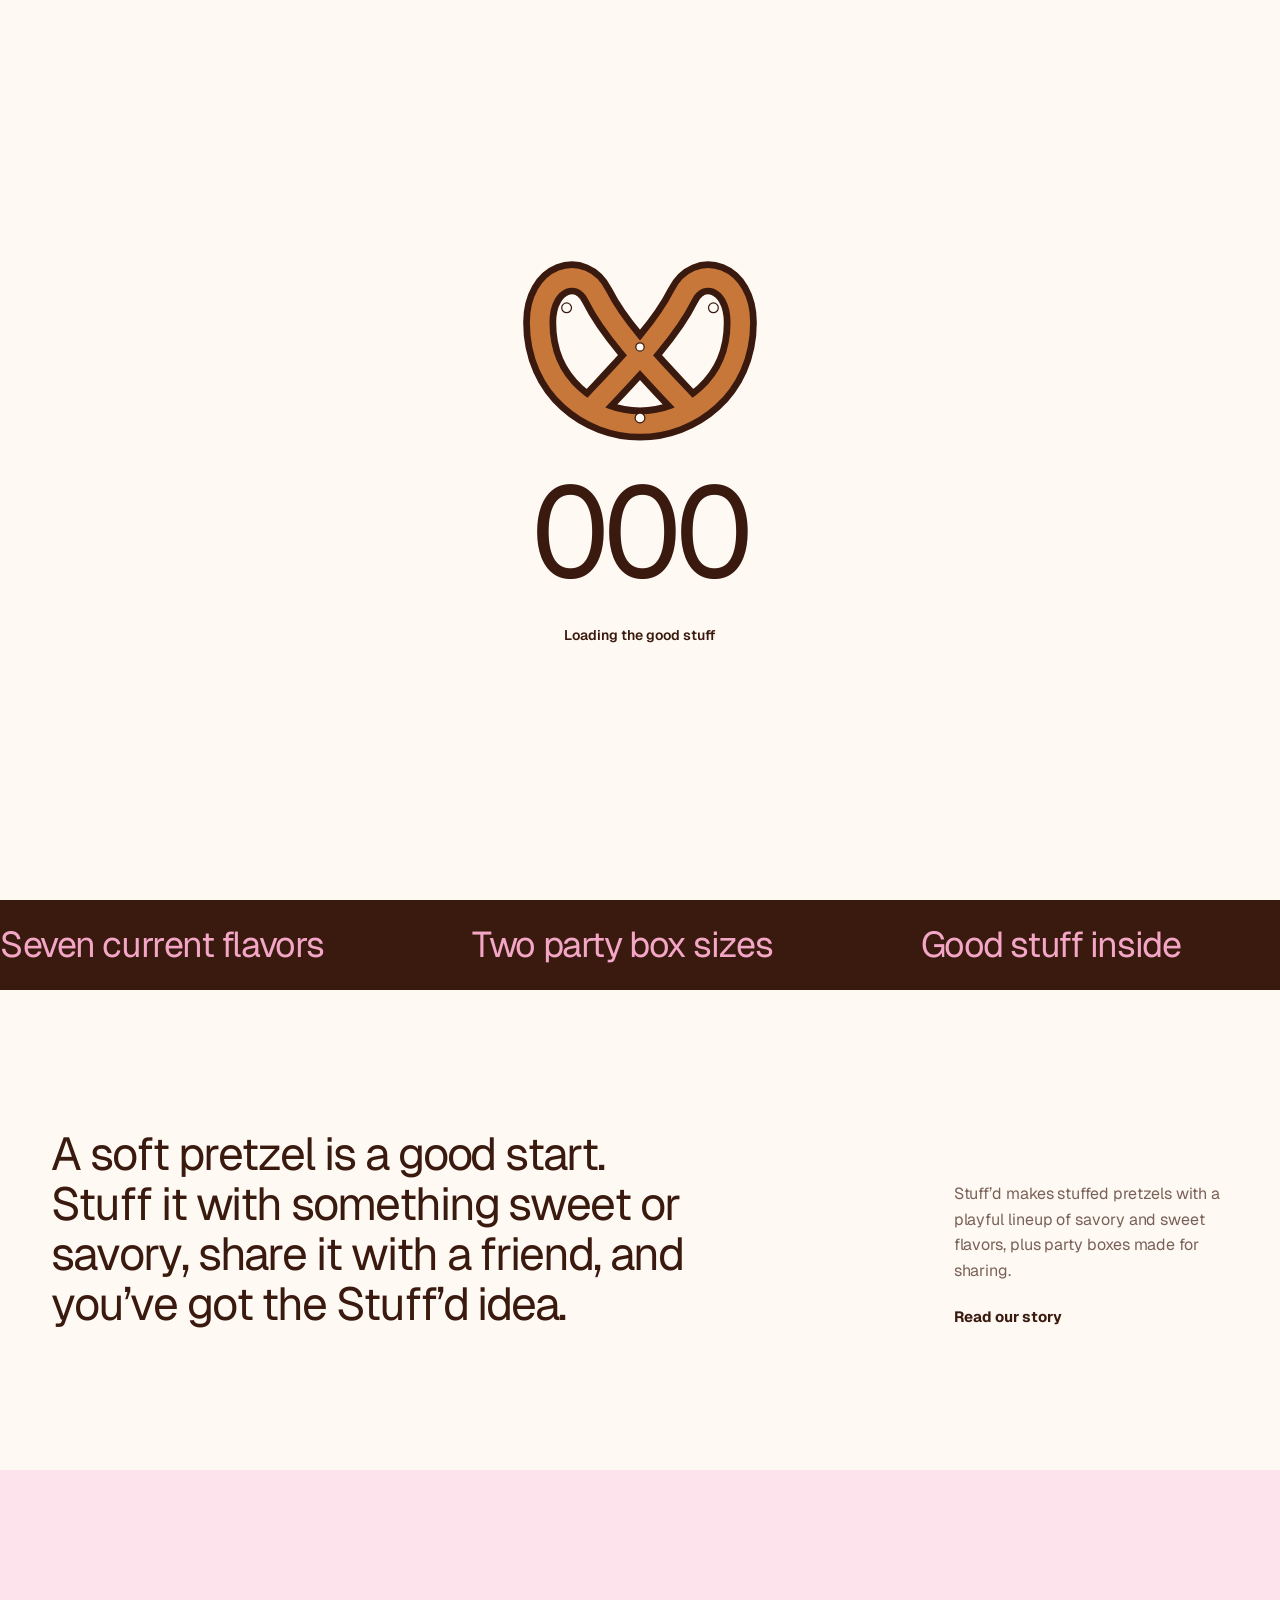
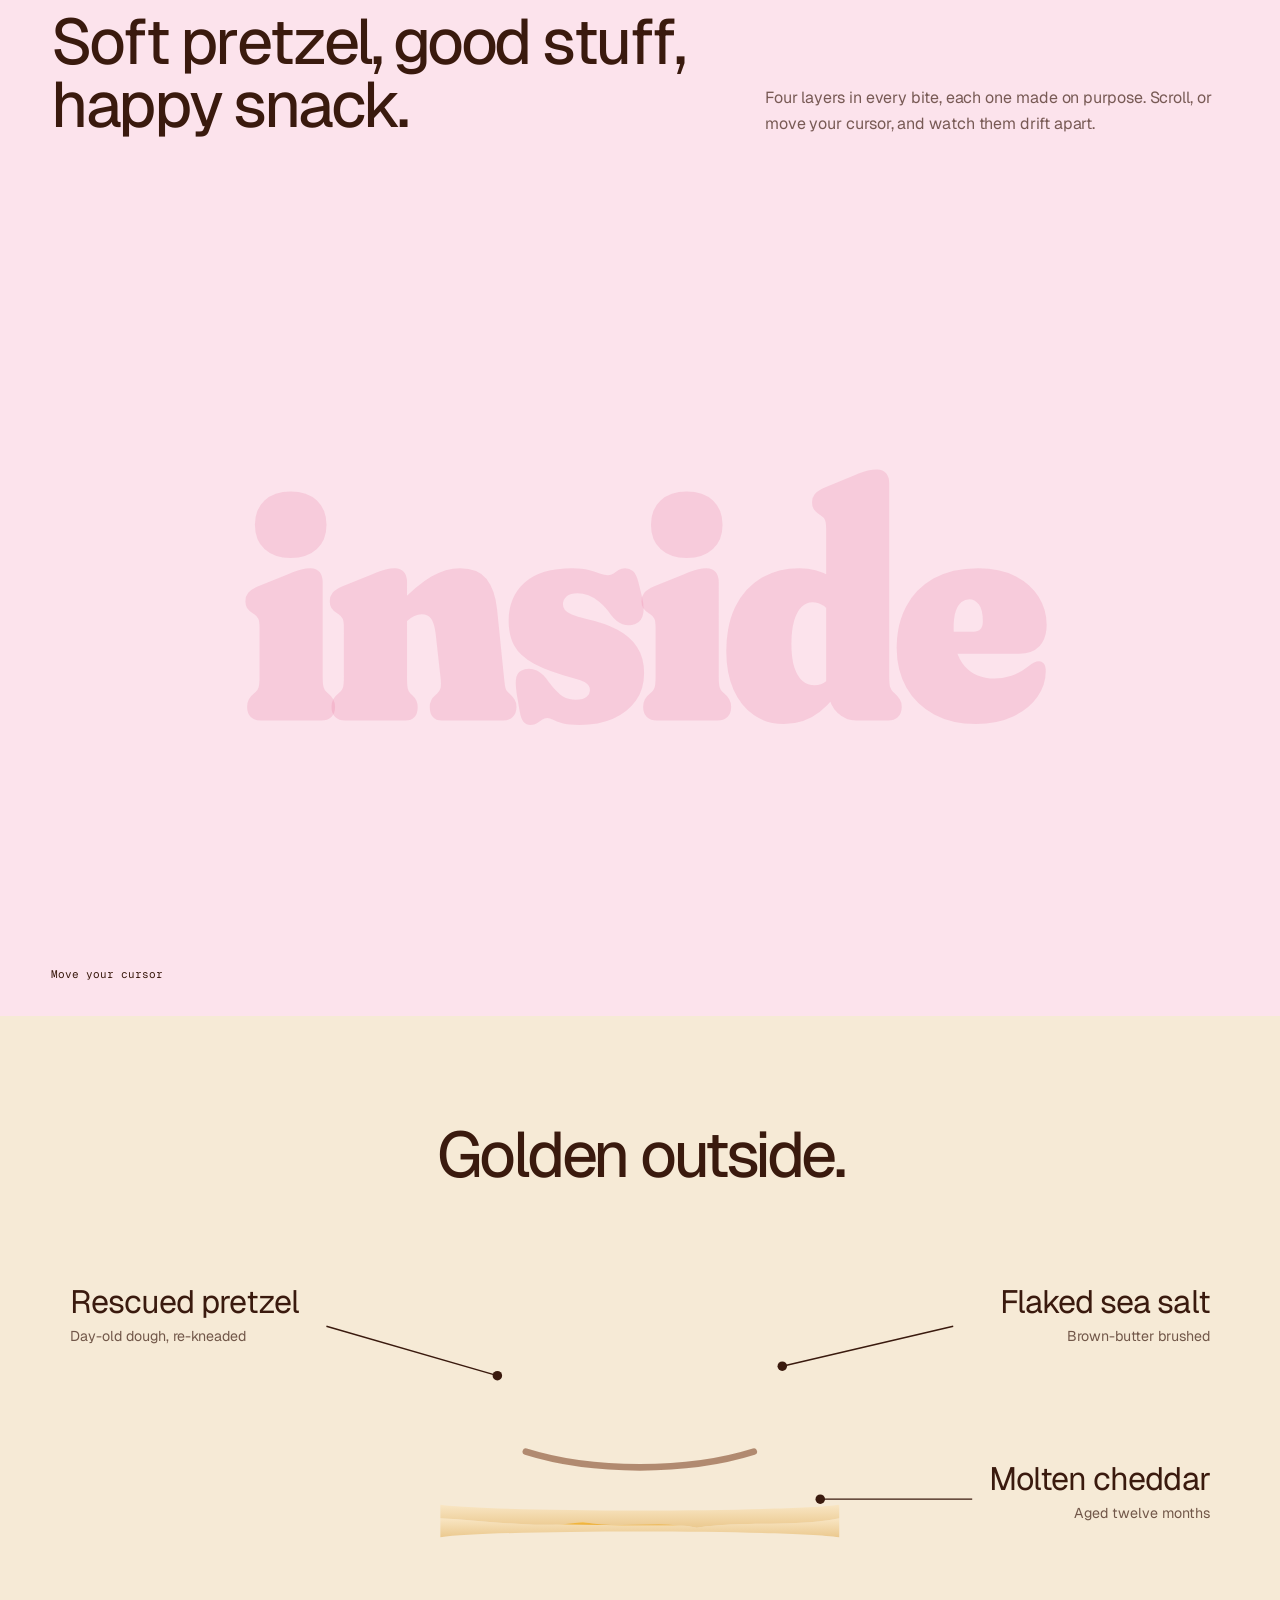
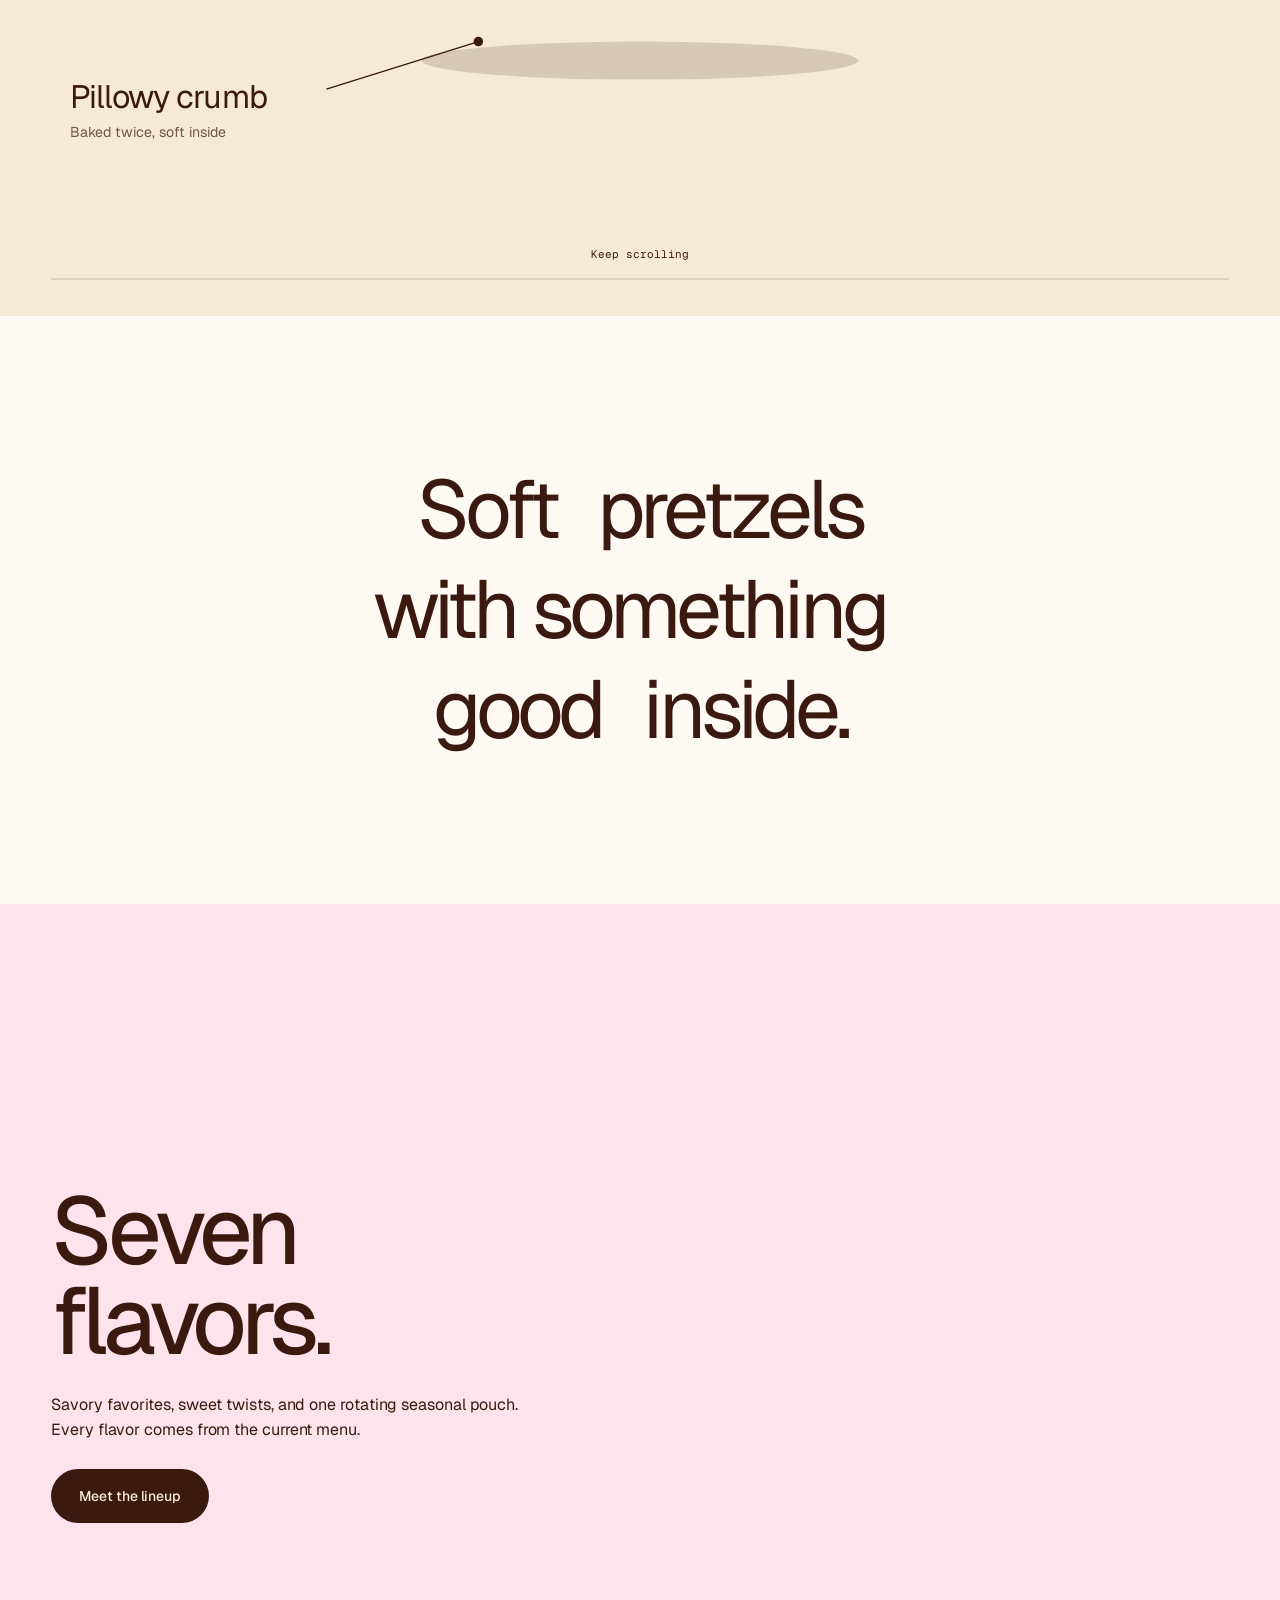
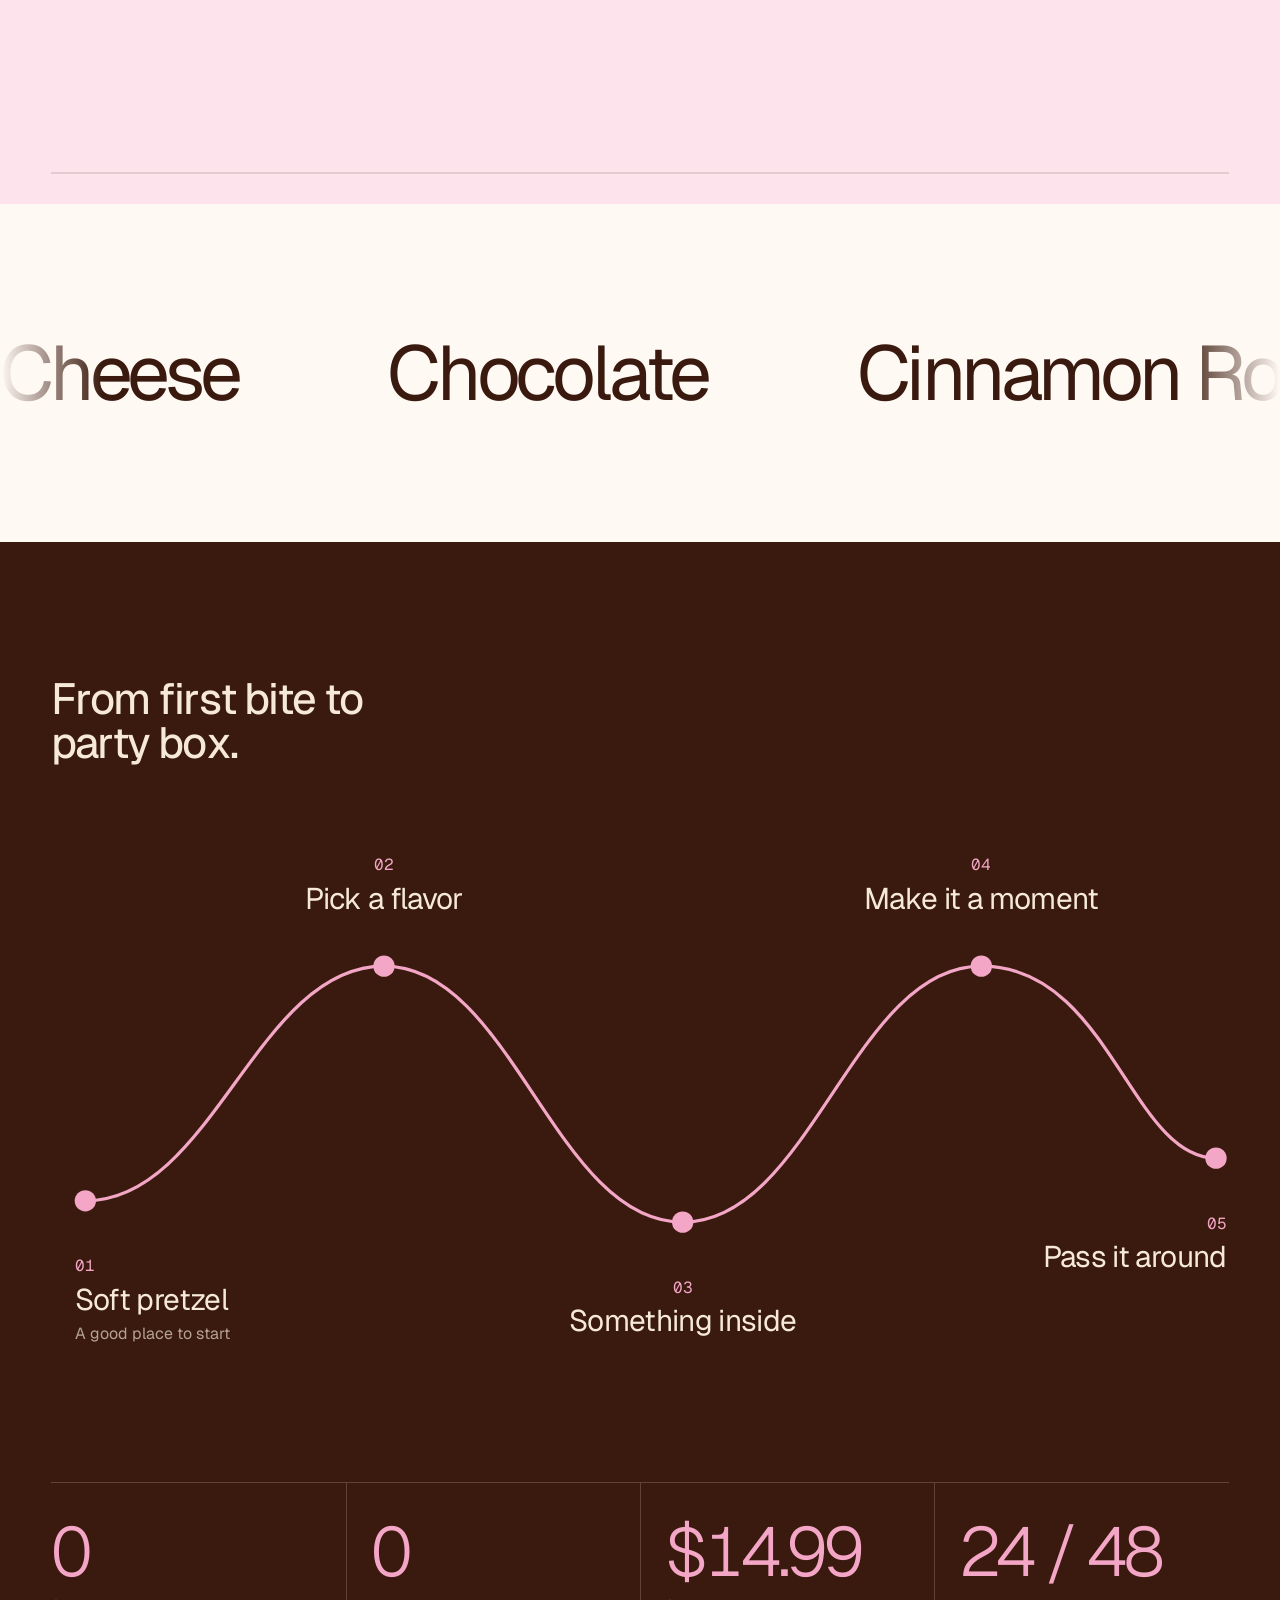
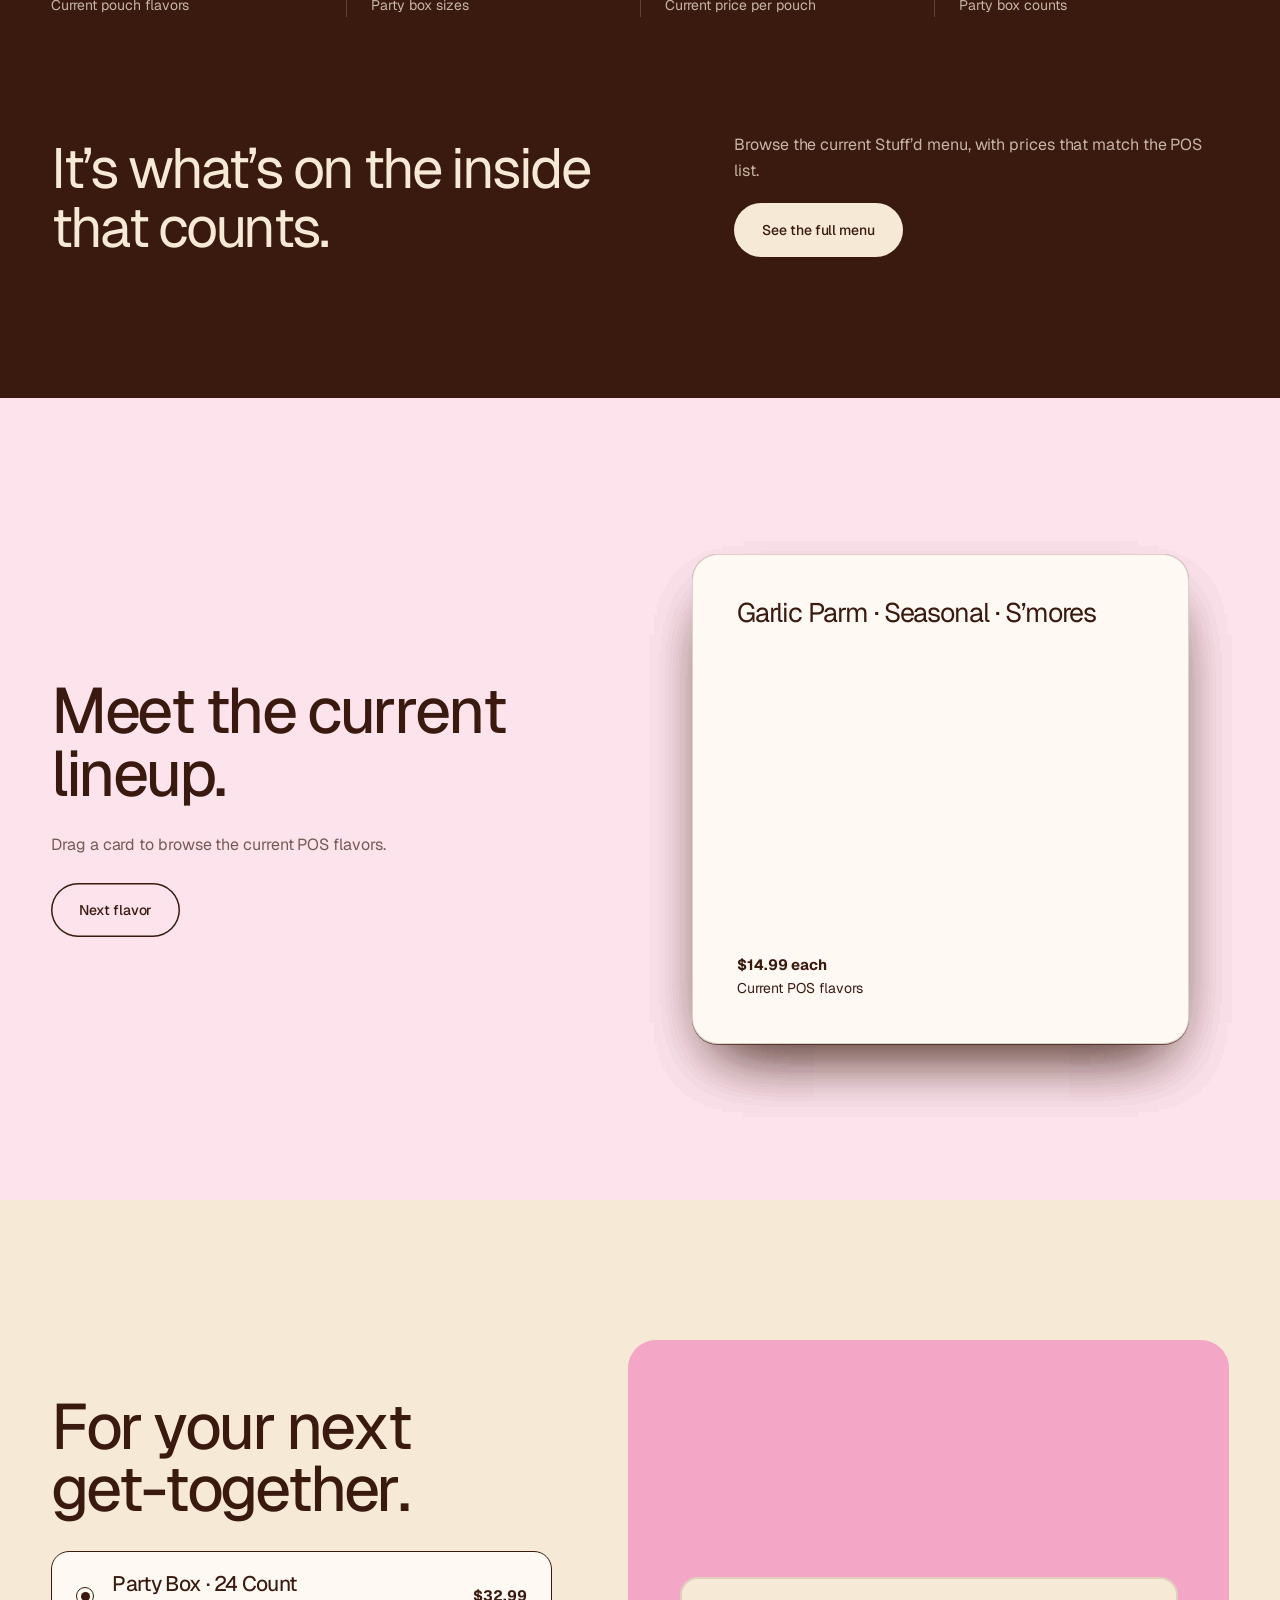
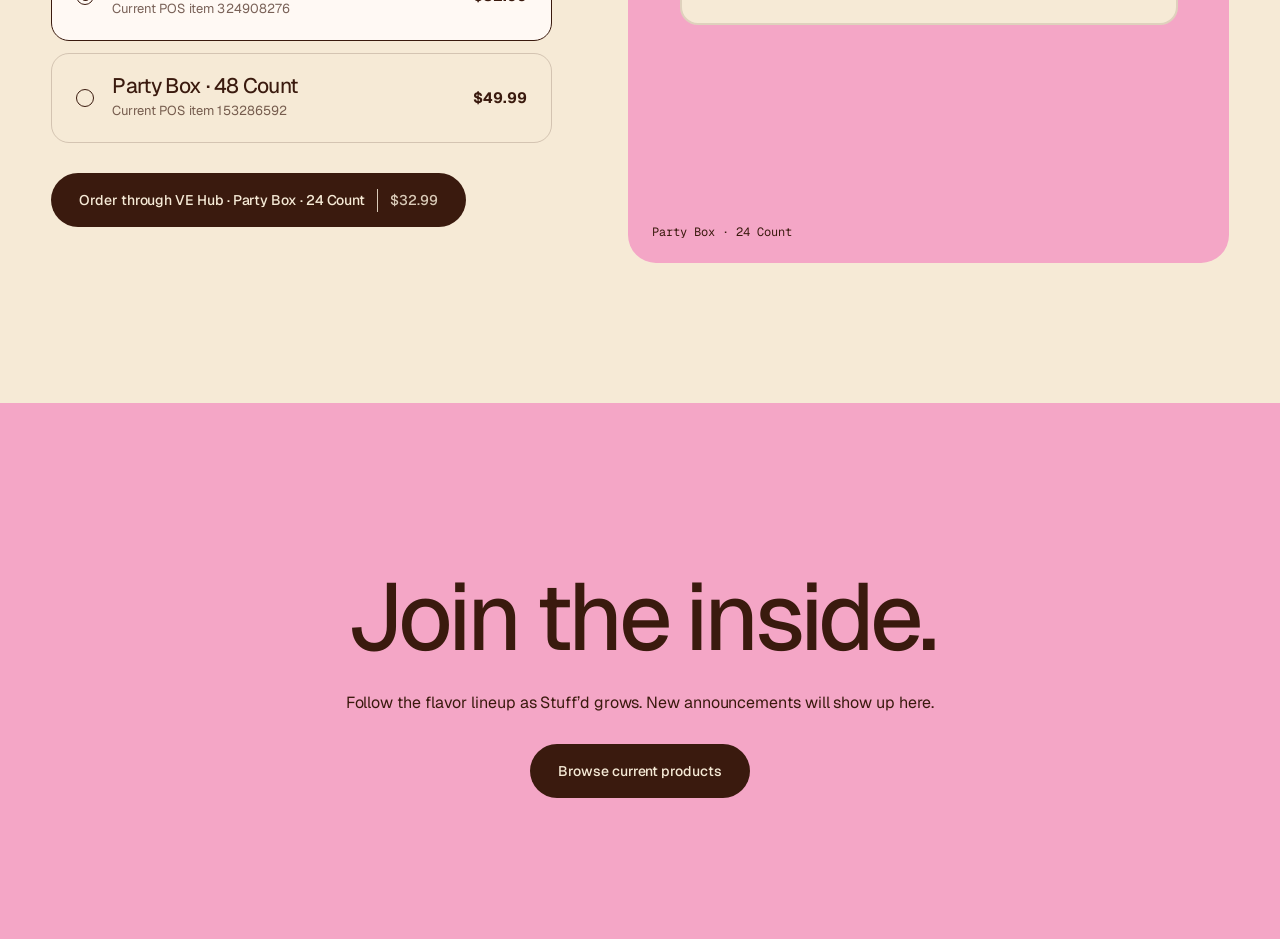
==== commit b7ac21d3: "Publish Stuff’d site pages and VE Hub ordering" ====
--- a/index.html
+++ b/index.html
@@ -21,7 +21,7 @@
   <link rel="preconnect" href="https://fonts.googleapis.com">
   <link rel="preconnect" href="https://fonts.gstatic.com" crossorigin>
   <link href="https://fonts.googleapis.com/css2?family=Geist:wght@100..900&family=Geist+Mono:wght@300..600&family=Fraunces:opsz,wght,SOFT,WONK@9..144,100..900,0..100,0..1&display=swap" rel="stylesheet">
-  <link rel="stylesheet" href="assets/css/style.css?v=11">
+  <link rel="stylesheet" href="assets/css/style.css?v=12">
   <script>try{var c=document.documentElement.classList,n=sessionStorage.getItem("stuffd-nav")==="1",s=sessionStorage.getItem("stuffd-seen")==="1";if(n)c.add("is-nav");if(n||s)c.add("skip-preloader")}catch(e){}</script>
 </head>
 <body data-page="home">
@@ -66,7 +66,7 @@
             </h1>
             <p class="hero-tag">It’s what’s on the inside that counts.</p>
             <div class="hero-cta">
-              <a class="btn" href="shop.html" data-magnetic><span class="btn-label">Shop the bites</span></a>
+              <a class="btn" href="shop.html#boxes" data-magnetic><span class="btn-label">Teleport to the store</span></a>
               <a class="btn btn--ghost" href="story.html" data-magnetic><span class="btn-label">Meet Stuff’d</span></a>
             </div>
           </div>
@@ -79,7 +79,7 @@
               <span class="marquee-item">Seven current flavors</span><span class="marquee-sep" data-pretzel></span>
               <span class="marquee-item"><em>Two</em> party box sizes</span><span class="marquee-sep" data-pretzel></span>
               <span class="marquee-item">Good stuff inside</span><span class="marquee-sep" data-pretzel></span>
-              <span class="marquee-item">Online ordering <em>coming soon</em></span><span class="marquee-sep" data-pretzel></span>
+              <span class="marquee-item">Buy the menu through <em>VE Hub</em></span><span class="marquee-sep" data-pretzel></span>
             </div>
           </div>
         </div>
@@ -291,7 +291,7 @@
               <p class="big-quote" data-split="lines">It’s what’s on the inside that <em>counts.</em></p>
               <div style="display:grid;gap:20px;justify-items:start">
                 <p class="body-l" style="color:rgba(246,234,214,.75)" data-reveal>Browse the current Stuff’d menu, with prices that match the POS list.</p>
-                <a class="btn btn--light" href="shop.html" data-magnetic data-reveal><span class="btn-label">See the full menu</span></a>
+                <a class="btn btn--light" href="shop.html#boxes" data-magnetic data-reveal><span class="btn-label">See the full menu</span></a>
               </div>
             </div>
           </div>
@@ -326,7 +326,7 @@
                 <button class="box-opt" aria-pressed="true" data-size="24" data-price="32.99" data-label="Party Box · 24 Count" data-id="party-24"><span class="radio"></span><span><strong>Party Box · 24 Count</strong><span class="small muted">Current POS item 324908276</span></span><span class="price">$32.99</span></button>
                 <button class="box-opt" aria-pressed="false" data-size="48" data-price="49.99" data-label="Party Box · 48 Count" data-id="party-48"><span class="radio"></span><span><strong>Party Box · 48 Count</strong><span class="small muted">Current POS item 153286592</span></span><span class="price">$49.99</span></button>
               </div>
-              <button class="btn" id="boxAdd" data-add="party-24" data-magnetic><span class="btn-label">Add to preview bag · <span id="boxName">Party Box · 24 Count</span><span class="btn-price" id="boxPrice">$32.99</span></span></button>
+              <a class="btn" id="boxAdd" href="https://portal.veinternational.org/buybuttons/us0111241/btn/stuffd-party-box-24-count-324908276/" target="_blank" rel="noopener noreferrer" data-ve-buy data-magnetic><span class="btn-label">Order through VE Hub · <span id="boxName">Party Box · 24 Count</span><span class="btn-price" id="boxPrice">$32.99</span></span></a>
             </div>
             <div class="box-stage">
               <div class="box-tray" id="boxTray" data-size="24"></div>
@@ -351,7 +351,7 @@
   </div>
 
   <script src="https://cdn.jsdelivr.net/combine/npm/gsap@3.13.0/dist/gsap.min.js,npm/gsap@3.13.0/dist/CustomEase.min.js,npm/gsap@3.13.0/dist/CustomBounce.min.js,npm/gsap@3.13.0/dist/CustomWiggle.min.js,npm/gsap@3.13.0/dist/EasePack.min.js,npm/gsap@3.13.0/dist/ScrollTrigger.min.js,npm/gsap@3.13.0/dist/ScrollSmoother.min.js,npm/gsap@3.13.0/dist/ScrollToPlugin.min.js,npm/gsap@3.13.0/dist/SplitText.min.js,npm/gsap@3.13.0/dist/ScrambleTextPlugin.min.js,npm/gsap@3.13.0/dist/TextPlugin.min.js,npm/gsap@3.13.0/dist/DrawSVGPlugin.min.js,npm/gsap@3.13.0/dist/MorphSVGPlugin.min.js,npm/gsap@3.13.0/dist/MotionPathPlugin.min.js,npm/gsap@3.13.0/dist/Flip.min.js,npm/gsap@3.13.0/dist/Draggable.min.js,npm/gsap@3.13.0/dist/InertiaPlugin.min.js,npm/gsap@3.13.0/dist/Observer.min.js,npm/gsap@3.13.0/dist/Physics2DPlugin.min.js,npm/gsap@3.13.0/dist/PhysicsPropsPlugin.min.js"></script>
-  <script src="assets/js/site.js?v=11"></script>
-  <script src="assets/js/home.js?v=11"></script>
+  <script src="assets/js/site.js?v=12"></script>
+  <script src="assets/js/home.js?v=12"></script>
 </body>
 </html>
--- a/assets/css/style.css
+++ b/assets/css/style.css
@@ -0,0 +1,771 @@
+/* =========================================================
+   Stuff'd. — upcycled stuffed pretzels
+   Design tokens, base, components, page sections
+   ========================================================= */
+
+:root {
+  --pink: #F4A6C6;
+  --pink-deep: #E7799F;
+  --blush: #FCE3EC;
+  --milk: #FFF9F4;
+  --cream: #F6EAD6;
+  --butter: #EED9B3;
+  --cocoa: #3A1A0E;
+  --cocoa-2: #5B2E18;
+  --crust: #B5632A;
+  --crust-light: #D98B45;
+  --cheddar: #F5C24C;
+  --ink: var(--cocoa);
+  --line: rgba(58, 26, 14, 0.18);
+
+  --f-display: "Geist", "Helvetica Neue", Arial, sans-serif;
+  --f-body: "Geist", "Helvetica Neue", Arial, sans-serif;
+  --f-mono: "Geist Mono", ui-monospace, "SFMono-Regular", monospace;
+  --f-logo: "Fraunces", "Cooper Black", Georgia, serif;
+  --section-y: clamp(96px, 11vw, 180px);
+
+  --gutter: clamp(16px, 4vw, 64px);
+  --max: 1680px;
+  --radius-pill: 999px;
+  --ease-lux: cubic-bezier(.7, 0, .2, 1);
+
+  color-scheme: light;
+}
+
+*, *::before, *::after { box-sizing: border-box; }
+html { -webkit-text-size-adjust: 100%; }
+body {
+  margin: 0;
+  background: var(--milk);
+  color: var(--ink);
+  font-family: var(--f-body);
+  font-size: clamp(15px, 1.05vw, 17px);
+  line-height: 1.6;
+  -webkit-font-smoothing: antialiased;
+  overflow-x: hidden;
+}
+img, svg { display: block; max-width: 100%; }
+a { color: inherit; text-decoration: none; }
+button { font: inherit; color: inherit; background: none; border: 0; cursor: pointer; padding: 0; }
+input, textarea, select { font: inherit; color: inherit; }
+::selection { background: var(--cocoa); color: var(--pink); }
+:focus-visible { outline: 2px solid var(--cocoa); outline-offset: 4px; border-radius: 4px; }
+
+.sr-only { position: absolute; width: 1px; height: 1px; overflow: hidden; clip: rect(0 0 0 0); white-space: nowrap; }
+
+/* ---------- type ---------- */
+.display {
+  font-family: var(--f-display);
+  font-weight: 450;
+  letter-spacing: -0.055em;
+  line-height: 0.95;
+  margin: 0;
+  text-wrap: pretty;
+}
+em { font-style: normal; }
+em { font-weight: inherit; }
+.d-xxl { font-size: clamp(54px, 10.5vw, 196px); line-height: .9; }
+.d-xl { font-size: clamp(46px, 7.4vw, 136px); }
+.d-l { font-size: clamp(38px, 5vw, 88px); line-height: .98; }
+.d-m { font-size: clamp(30px, 3.4vw, 58px); line-height: 1.02; letter-spacing: -0.045em; }
+.d-s { font-size: clamp(22px, 1.9vw, 32px); line-height: 1.12; letter-spacing: -0.03em; }
+.lede {
+  font-family: var(--f-display);
+  font-weight: 350;
+  font-size: clamp(19px, 1.6vw, 26px);
+  line-height: 1.35;
+  letter-spacing: -0.02em;
+  max-width: 34ch;
+  margin: 0;
+}
+.idx {
+  font-family: var(--f-mono); font-weight: 450; font-size: 12px; letter-spacing: .02em; line-height: 1;
+  font-variant-numeric: tabular-nums;
+}
+.body-l { font-size: clamp(16px, 1.15vw, 19px); line-height: 1.6; max-width: 54ch; margin: 0; letter-spacing: -0.005em; }
+.small { font-size: 13px; letter-spacing: 0.01em; }
+.logo-type {
+  font-family: var(--f-logo);
+  font-weight: 900;
+  font-variation-settings: "SOFT" 100, "WONK" 1, "opsz" 144;
+  letter-spacing: -0.035em;
+}
+.muted { opacity: .68; }
+
+/* ---------- layout ---------- */
+.wrap { width: 100%; max-width: var(--max); margin: 0 auto; padding: 0 var(--gutter); }
+.section { position: relative; padding: var(--section-y) 0; }
+.section--tight { padding: clamp(64px, 8vw, 120px) 0; }
+.bg-pink { background: var(--pink); }
+.bg-blush { background: var(--blush); }
+.bg-cream { background: var(--cream); }
+.bg-milk { background: var(--milk); }
+.bg-cocoa { background: var(--cocoa); color: var(--cream); }
+.bg-cocoa ::selection { background: var(--pink); color: var(--cocoa); }
+.grid-12 { display: grid; grid-template-columns: repeat(12, 1fr); gap: clamp(16px, 2vw, 32px); }
+.marker {
+  display: inline-flex; align-items: center; gap: 14px;
+  font-family: var(--f-mono); font-size: 12px; font-weight: 450; letter-spacing: .02em; line-height: 1;
+}
+.marker .idx { display: inline-grid; place-items: center; min-width: 30px; height: 22px; padding: 0 7px; border: 1px solid currentColor; border-radius: 99px; font-size: 11px; }
+.marker + .display, .marker + br + .display { margin-top: clamp(18px, 1.8vw, 28px); }
+.rule { height: 1px; background: var(--line); border: 0; margin: 0; transform-origin: left; }
+.bg-cocoa .rule { background: rgba(246, 234, 214, .2); }
+
+/* ---------- smooth scroll wrappers ---------- */
+#smooth-wrapper { overflow: hidden; }
+#smooth-content { overflow: visible; width: 100%; }
+
+/* ---------- buttons ---------- */
+.btn {
+  position: relative; display: inline-flex; align-items: center; justify-content: center; gap: 12px;
+  height: 54px; padding: 0 28px; border-radius: var(--radius-pill);
+  background: var(--cocoa); color: var(--cream);
+  font-weight: 500; font-size: 14px; letter-spacing: -0.005em;
+  overflow: hidden; isolation: isolate; white-space: nowrap;
+}
+.btn::before {
+  content: ""; position: absolute; inset: 0; z-index: -1;
+  background: var(--pink-deep); border-radius: inherit;
+  transform: translateY(101%); transition: transform .6s var(--ease-lux);
+}
+.btn:hover::before { transform: translateY(0); }
+.btn--ghost { background: transparent; color: var(--cocoa); box-shadow: inset 0 0 0 1.5px var(--cocoa); }
+.btn--ghost::before { background: var(--cocoa); }
+.btn--ghost:hover { color: var(--cream); }
+.btn--light { background: var(--cream); color: var(--cocoa); }
+.btn--light::before { background: var(--pink); }
+.btn .btn-label { display: inline-block; }
+.btn-dot { width: 8px; height: 8px; border-radius: 50%; background: currentColor; }
+.link-u { position: relative; display: inline-block; }
+.link-u::after {
+  content: ""; position: absolute; left: 0; right: 0; bottom: -2px; height: 1.5px;
+  background: currentColor; transform: scaleX(0); transform-origin: right;
+  transition: transform .5s var(--ease-lux);
+}
+.link-u:hover::after { transform: scaleX(1); transform-origin: left; }
+
+/* ---------- header ---------- */
+.site-header {
+  position: fixed; inset: 0 0 auto 0; z-index: 60;
+  display: grid; grid-template-columns: 1fr auto 1fr; align-items: center;
+  padding: 26px var(--gutter) 18px;
+  pointer-events: none;
+  transition: color .4s;
+}
+.site-header > * { pointer-events: auto; }
+.site-header .h-left { display: flex; gap: 28px; align-items: center; }
+.site-header .h-right { display: flex; justify-content: flex-end; gap: 22px; align-items: center; }
+.h-link { font-size: 13px; font-weight: 500; letter-spacing: -0.005em; }
+.h-logo { display: flex; align-items: center; justify-content: center; }
+.h-logo .logo-mark { font-size: 34px; }
+.menu-btn { display: inline-flex; align-items: center; gap: 12px; font-size: 13px; font-weight: 500; }
+.menu-btn .bars { position: relative; width: 26px; height: 10px; }
+.menu-btn .bars i { position: absolute; left: 0; right: 0; height: 2px; background: currentColor; border-radius: 2px; }
+.menu-btn .bars i:first-child { top: 0; }
+.menu-btn .bars i:last-child { bottom: 0; }
+.bag-btn { display: inline-flex; align-items: center; gap: 10px; font-size: 13px; font-weight: 500; }
+.bag-count {
+  display: inline-grid; place-items: center; min-width: 26px; height: 26px; padding: 0 6px;
+  border-radius: 99px; background: var(--cocoa); color: var(--pink); font-size: 12px;
+}
+.site-header.is-hidden { transform: translateY(-110%); }
+.site-header { transition: transform .6s var(--ease-lux); }
+.site-header.on-dark { color: var(--cream); }
+.site-header.on-dark .bag-count { background: var(--pink); color: var(--cocoa); }
+
+/* ---------- logo ---------- */
+.logo-mark { position: relative; display: inline-block; line-height: .9; color: var(--cocoa); font-size: 40px; }
+.logo-mark .logo-type { display: inline-block; }
+.logo-mark .logo-pretzel {
+  position: absolute; width: .62em; left: 50%; top: -.42em; transform: translateX(-30%);
+}
+.on-dark .logo-mark, .bg-cocoa .logo-mark { color: var(--cream); }
+
+/* ---------- fullscreen menu ---------- */
+.menu {
+  position: fixed; inset: 0; z-index: 55; background: var(--cocoa); color: var(--cream);
+  display: grid; grid-template-columns: 1.3fr 1fr; padding: 110px var(--gutter) 40px;
+  clip-path: inset(0 0 100% 0); visibility: hidden;
+}
+.menu-links { list-style: none; margin: 0; padding: 0; align-self: center; }
+.menu-links li { overflow: hidden; }
+.menu-links a {
+  display: inline-flex; align-items: baseline; gap: 18px;
+  font-family: var(--f-display); font-weight: 400; font-size: clamp(40px, 5.6vw, 92px); line-height: 1.04; letter-spacing: -0.055em;
+  transition: color .4s, font-weight .4s;
+}
+.menu-links a .idx { font-size: 12px; color: var(--pink); align-self: flex-start; margin-top: .9em; }
+.menu-links a:hover { color: var(--pink); font-weight: 200; }
+.menu-aside { display: flex; flex-direction: column; justify-content: space-between; border-left: 1px solid rgba(246,234,214,.15); padding-left: clamp(20px, 4vw, 64px); }
+.menu-preview { aspect-ratio: 4/5; max-height: 52vh; border-radius: 18px; background: var(--pink); display: grid; place-items: center; overflow: hidden; position: relative; }
+.menu-preview svg { width: 70%; }
+.menu-meta { display: grid; gap: 6px; font-size: 14px; color: rgba(246,234,214,.7); }
+.menu-meta a { color: var(--cream); }
+
+/* ---------- cursor ---------- */
+.cursor, .cursor-ring { position: fixed; top: 0; left: 0; pointer-events: none; z-index: 200; border-radius: 50%; }
+.cursor { width: 8px; height: 8px; margin: -4px 0 0 -4px; background: var(--cocoa); }
+.cursor-ring {
+  width: 44px; height: 44px; margin: -22px 0 0 -22px; border: 1.5px solid var(--cocoa);
+  display: grid; place-items: center; font-size: 11px; font-weight: 700; color: var(--cream);
+}
+.cursor-ring span { opacity: 0; }
+.cursor-ring.has-label { background: var(--cocoa); }
+.cursor-ring.has-label span { opacity: 1; }
+@media (hover: none), (pointer: coarse) { .cursor, .cursor-ring { display: none; } }
+
+/* ---------- curtain + preloader ---------- */
+.curtain {
+  position: fixed; inset: 0; z-index: 150; background: var(--pink);
+  display: grid; place-items: center; pointer-events: none;
+  transform: translateY(100%);
+}
+.curtain.is-covering, html.is-nav .curtain { transform: translateY(0); }
+/* CSS-only safety net: if scripts never run, lift the curtain anyway */
+html.is-nav .curtain { animation: curtain-failsafe .8s cubic-bezier(.7, 0, .2, 1) 3.5s forwards; }
+@keyframes curtain-failsafe { to { transform: translateY(-100%); visibility: hidden; } }
+
+html.skip-preloader .preloader { display: none; }
+.preloader {
+  position: fixed; inset: 0; z-index: 160; background: var(--milk);
+  display: grid; place-items: center; overflow: hidden;
+}
+.preloader-inner { display: grid; justify-items: center; gap: 28px; }
+.preloader svg { width: clamp(140px, 18vw, 230px); overflow: visible; }
+.preloader .pl-count { font-family: var(--f-display); font-size: clamp(64px, 10vw, 150px); line-height: 1; font-variant-numeric: tabular-nums; letter-spacing: -0.04em; }
+.preloader .pl-word { font-size: 14px; font-weight: 600; }
+.preloader .pl-blob { position: absolute; left: 50%; top: 50%; width: 40px; height: 40px; margin: -20px 0 0 -20px; border-radius: 50%; background: var(--pink); transform: scale(0); }
+
+/* ---------- hero ---------- */
+.hero {
+  position: relative; min-height: 100svh; background: var(--pink);
+  display: grid; place-items: center; overflow: hidden; padding: 120px var(--gutter) 60px;
+}
+.hero-frame {
+  position: absolute; inset: clamp(70px, 9vh, 96px) var(--gutter) clamp(24px, 4vh, 40px);
+  border: 2px solid var(--cream); border-radius: 6px; pointer-events: none;
+}
+.hero-frame::after { content: ""; position: absolute; inset: 8px; border: 1px solid rgba(255,249,244,.6); border-radius: 3px; }
+.hero-center { position: relative; z-index: 3; text-align: center; display: grid; justify-items: center; }
+.hero-word {
+  position: relative; margin: 0; font-size: clamp(100px, 21vw, 380px); line-height: .9; color: var(--cocoa);
+  text-shadow: 0 0 0 var(--cream);
+  -webkit-text-stroke: 0;
+  filter: drop-shadow(0.035em 0.035em 0 var(--cream)) drop-shadow(-0.012em -0.012em 0 var(--cream));
+  white-space: nowrap;
+}
+.hero-word .char { display: inline-block; will-change: transform; }
+.hero-word .hero-pretzel {
+  position: absolute; width: .26em; left: 57%; top: -.16em; z-index: 2;
+  filter: none;
+}
+.hero-recycle { position: absolute; width: .14em; right: .2em; top: .06em; opacity: .9; }
+.hero-tag {
+  margin: clamp(10px, 1.4vw, 22px) 0 0;
+  font-family: var(--f-display); font-weight: 300; font-size: clamp(18px, 1.9vw, 32px); letter-spacing: -0.035em;
+}
+.hero-tag .word { display: inline-block; }
+.hero-cta { margin-top: clamp(26px, 3vw, 44px); display: flex; gap: 14px; flex-wrap: wrap; justify-content: center; }
+.hero-corner { position: absolute; z-index: 4; font-family: var(--f-mono); font-size: 11px; display: flex; gap: 10px; align-items: center; }
+.hero-scroll { position: absolute; z-index: 4; left: 50%; bottom: calc(clamp(24px, 4vh, 40px) + 18px); transform: translateX(-50%); font-family: var(--f-mono); font-size: 11px; }
+.hero-corner--tl { left: calc(var(--gutter) + 26px); top: calc(clamp(70px, 9vh, 96px) + 22px); }
+.hero-corner--tr { right: calc(var(--gutter) + 26px); top: calc(clamp(70px, 9vh, 96px) + 22px); }
+.hero-corner--bl { left: calc(var(--gutter) + 26px); bottom: calc(clamp(24px, 4vh, 40px) + 22px); }
+.hero-corner--br { right: calc(var(--gutter) + 26px); bottom: calc(clamp(24px, 4vh, 40px) + 22px); }
+.scroll-cue { display: inline-flex; align-items: center; gap: 10px; }
+.scroll-cue .line { width: 1.5px; height: 34px; background: currentColor; transform-origin: top; }
+.hero-bite { position: absolute; z-index: 2; width: clamp(96px, 11.5vw, 220px); filter: drop-shadow(0 30px 40px rgba(58,26,14,.25)); }
+.hero-bite--sm { width: clamp(64px, 6.5vw, 120px); }
+@media (max-width: 1100px) { .hero-bite--sm { display: none; } }
+.hero-bite svg { width: 100%; height: auto; }
+
+/* ---------- bites ---------- */
+.bite { --fill: var(--cheddar); display: block; width: 100%; height: auto; overflow: visible; }
+
+/* ---------- marquee (21st.dev draggable marquee, GSAP port) ---------- */
+.marquee { position: relative; overflow: hidden; padding: 26px 0; cursor: grab; user-select: none; touch-action: pan-y; }
+.marquee.is-dragging { cursor: grabbing; }
+.marquee-track { display: flex; width: max-content; will-change: transform; }
+.marquee-group { display: flex; align-items: center; gap: clamp(28px, 4vw, 64px); padding-right: clamp(28px, 4vw, 64px); flex-shrink: 0; }
+.marquee-item { font-family: var(--f-display); font-weight: 400; font-size: clamp(40px, 6vw, 104px); letter-spacing: -0.055em; white-space: nowrap; line-height: 1.05; }
+.marquee-item em { font-weight: 400; }
+.marquee-sep { width: clamp(34px, 3.6vw, 56px); flex-shrink: 0; display: block; }
+.marquee-sep svg { width: 100%; height: auto; }
+.marquee--band { background: var(--cocoa); color: var(--pink); }
+.marquee--band .marquee-item { font-size: clamp(24px, 2.8vw, 44px); letter-spacing: -0.04em; }
+.marquee--fade { -webkit-mask-image: linear-gradient(90deg, transparent, #000 8%, #000 92%, transparent); mask-image: linear-gradient(90deg, transparent, #000 8%, #000 92%, transparent); }
+
+/* ---------- manifesto ---------- */
+.manifesto-text { font-family: var(--f-display); font-weight: 400; font-size: clamp(28px, 3.6vw, 62px); line-height: 1.08; letter-spacing: -0.045em; max-width: 21ch; margin: 0; }
+.manifesto-text .word { display: inline-block; }
+.manifesto-aside { display: grid; gap: 22px; align-content: end; }
+
+/* ---------- inside (pinned split) ---------- */
+.inside { position: relative; height: 100svh; background: var(--cream); overflow: hidden; display: flex; flex-direction: column; padding: clamp(96px, 12vh, 130px) var(--gutter) 84px; }
+.inside-stage { position: relative; flex: 1; min-height: 0; display: grid; place-items: center; }
+.inside-svg { width: 100%; height: 100%; max-width: 1400px; overflow: visible; }
+.inside-title { position: relative; text-align: center; z-index: 3; flex: none; }
+.inside-title .d-l { display: inline-block; min-width: 10ch; }
+.inside-label {
+  position: absolute; z-index: 4; display: grid; gap: 4px; max-width: 220px; font-size: 14px;
+}
+.inside-label strong { font-family: var(--f-display); font-size: clamp(20px, 1.8vw, 28px); font-weight: 450; line-height: 1.1; }
+.inside-progress { position: absolute; left: var(--gutter); right: var(--gutter); bottom: 36px; height: 2px; background: rgba(58,26,14,.12); }
+.inside-progress i { position: absolute; inset: 0; background: var(--cocoa); transform-origin: left; transform: scaleX(0); }
+.inside-caption { position: absolute; bottom: 52px; left: 0; right: 0; text-align: center; font-family: var(--f-mono); font-size: 11px; }
+
+/* ---------- image-in-text reveal (21st.dev ImgText reveal, ported) ---------- */
+.imgtext { display: grid; justify-items: center; gap: clamp(8px, 1.4vw, 20px); padding: clamp(80px, 12vw, 180px) 0; }
+.imgtext-line { display: flex; align-items: center; justify-content: center; gap: clamp(10px, 1.6vw, 28px); flex-wrap: nowrap; }
+.imgtext-line span.t { font-family: var(--f-display); font-weight: 400; font-size: clamp(34px, 6.4vw, 116px); letter-spacing: -0.06em; line-height: 1; white-space: nowrap; }
+.imgtext-line span.t em { font-weight: 400; }
+.imgtext-pill {
+  display: block; height: clamp(38px, 5.2vw, 92px); width: 0; border-radius: 999px; overflow: hidden; flex-shrink: 0;
+  background: var(--pink); position: relative; cursor: none;
+}
+.imgtext-pill .bite { position: absolute; width: auto; height: 150%; left: 50%; top: 50%; transform: translate(-50%, -46%); }
+.imgtext-follower {
+  position: fixed; top: 0; left: 0; z-index: 90; width: clamp(240px, 26vw, 420px); aspect-ratio: 4/3; border-radius: 22px; overflow: hidden;
+  pointer-events: none; background: var(--pink); display: grid; place-items: center;
+  transform: translate(-50%, -50%) scale(.6); opacity: 0; box-shadow: 0 40px 80px -20px rgba(58,26,14,.35);
+}
+.imgtext-follower .bite { width: 72%; }
+
+/* ---------- horizontal flavors ---------- */
+.hz { position: relative; overflow: hidden; background: var(--blush); }
+.hz-track { display: flex; width: max-content; height: 100svh; align-items: stretch; }
+.hz-intro { width: min(46vw, 640px); padding: 0 var(--gutter); display: flex; flex-direction: column; justify-content: center; gap: 26px; }
+.hz-panel { position: relative; width: min(82vw, 1100px); padding: 120px clamp(24px, 4vw, 70px) 70px; display: grid; grid-template-columns: 1.05fr 1fr; gap: clamp(20px, 4vw, 60px); align-items: center; }
+.hz-panel + .hz-panel { border-left: 1px solid var(--line); }
+.hz-art { position: relative; aspect-ratio: 1; border-radius: 50%; display: grid; place-items: center; background: rgba(255, 249, 244, .5); box-shadow: inset 0 0 0 1.5px rgba(58,26,14,.12); }
+.hz-art .bite { width: 82%; filter: drop-shadow(0 30px 40px rgba(58,26,14,.25)); }
+.hz-num { font-family: var(--f-mono); font-size: 12px; line-height: 1; }
+.hz-name { font-family: var(--f-display); font-weight: 400; font-size: clamp(40px, 4.6vw, 84px); line-height: .98; letter-spacing: -0.055em; margin: 18px 0 20px; }
+.hz-name em { font-weight: 400; }
+.hz-notes { display: flex; flex-wrap: wrap; gap: 8px; margin: 18px 0 26px; list-style: none; padding: 0; }
+.hz-notes li { padding: 7px 14px; border: 1px solid var(--line); border-radius: 99px; font-family: var(--f-mono); font-size: 11px; }
+.hz-progress { position: absolute; z-index: 5; left: var(--gutter); right: var(--gutter); bottom: 30px; height: 2px; background: rgba(58,26,14,.12); }
+.hz-progress i { position: absolute; inset: 0; background: var(--cocoa); transform: scaleX(0); transform-origin: left; }
+
+/* ---------- impact / journey ---------- */
+.journey { position: relative; height: 100svh; overflow: hidden; display: flex; flex-direction: column; padding-bottom: 40px; }
+.journey-svg { position: relative; flex: 1; min-height: 0; width: 100%; height: 100%; margin-top: 20px; }
+.journey-path { fill: none; stroke: var(--pink); stroke-width: 3; stroke-linecap: round; }
+.journey-path-ghost { fill: none; stroke: rgba(246,234,214,.15); stroke-width: 3; stroke-dasharray: 4 10; }
+.journey-rider { position: absolute; top: 0; left: 0; width: 70px; z-index: 3; }
+.journey-stop { position: absolute; z-index: 4; max-width: 240px; display: grid; gap: 6px; }
+.journey-stop .n { font-family: var(--f-mono); font-size: 12px; color: var(--pink); line-height: 1; }
+.journey-stop strong { font-family: var(--f-display); font-size: clamp(22px, 2vw, 32px); font-weight: 450; line-height: 1.05; }
+.journey-stop p { margin: 0; font-size: 14px; color: rgba(246,234,214,.72); }
+.journey-head { position: relative; z-index: 4; padding-top: clamp(100px, 13vh, 140px); flex: none; }
+
+.stats { display: grid; grid-template-columns: repeat(4, 1fr); border-top: 1px solid rgba(246,234,214,.2); }
+.stat { padding: 36px 24px 0 0; display: grid; gap: 10px; }
+.stat + .stat { padding-left: 24px; border-left: 1px solid rgba(246,234,214,.2); }
+.stat-num { font-family: var(--f-display); font-weight: 300; font-size: clamp(44px, 5.4vw, 96px); line-height: .95; letter-spacing: -0.06em; color: var(--pink); font-variant-numeric: tabular-nums; }
+.stat-label { font-size: 14px; color: rgba(246,234,214,.75); max-width: 24ch; }
+
+/* ---------- testimonials (draggable stack) ---------- */
+.stack-wrap { display: grid; grid-template-columns: 1fr 1.1fr; gap: clamp(32px, 6vw, 100px); align-items: center; }
+.stack { position: relative; height: clamp(380px, 46vw, 520px); }
+.stack-card {
+  position: absolute; inset: 0; border-radius: 26px; padding: clamp(28px, 3.4vw, 52px);
+  display: flex; flex-direction: column; justify-content: space-between; cursor: grab;
+  background: var(--milk); box-shadow: 0 1px 0 var(--line), 0 30px 60px -30px rgba(58,26,14,.35);
+  border: 1px solid var(--line);
+}
+.stack-card:nth-child(4n+1) { background: var(--milk); }
+.stack-card:nth-child(4n+2) { background: var(--pink); }
+.stack-card:nth-child(4n+3) { background: var(--cream); }
+.stack-card:nth-child(4n+4) { background: var(--blush); }
+.stack-card blockquote { margin: 0; font-family: var(--f-display); font-weight: 400; font-size: clamp(22px, 2.1vw, 34px); line-height: 1.15; letter-spacing: -0.04em; }
+.stack-card figcaption { display: flex; justify-content: space-between; align-items: end; font-size: 14px; }
+.stack-card figcaption strong { display: block; font-size: 15px; }
+.stars { display: inline-flex; gap: 4px; }
+.stars svg { width: 16px; }
+
+/* ---------- box builder (Flip) ---------- */
+.builder { display: grid; grid-template-columns: 1fr 1.2fr; gap: clamp(32px, 6vw, 100px); align-items: center; }
+.box-options { display: grid; gap: 12px; margin: 30px 0; }
+.box-opt {
+  display: grid; grid-template-columns: auto 1fr auto; gap: 18px; align-items: center; text-align: left;
+  padding: 20px 24px; border-radius: 18px; border: 1.5px solid var(--line); transition: border-color .3s, background .3s;
+}
+.box-opt[aria-pressed="true"] { border-color: var(--cocoa); background: var(--milk); }
+.box-opt .radio { width: 18px; height: 18px; border-radius: 50%; border: 1.5px solid var(--cocoa); display: grid; place-items: center; }
+.box-opt[aria-pressed="true"] .radio::after { content: ""; width: 9px; height: 9px; border-radius: 50%; background: var(--cocoa); }
+.box-opt strong { font-family: var(--f-display); font-size: 21px; font-weight: 450; letter-spacing: -0.03em; display: block; line-height: 1.15; }
+.box-opt .price { font-weight: 700; }
+.box-stage {
+  position: relative; aspect-ratio: 1.15; border-radius: 28px; background: var(--pink); padding: clamp(24px, 4vw, 54px);
+  display: grid; place-items: center; overflow: hidden;
+}
+.box-tray { display: grid; gap: 10px; width: 100%; padding: clamp(14px, 2vw, 24px); border-radius: 18px; background: var(--cream); box-shadow: inset 0 0 0 2px rgba(58,26,14,.12), 0 30px 50px -30px rgba(58,26,14,.5); }
+.box-tray[data-size="4"] { grid-template-columns: repeat(2, 1fr); width: 52%; }
+.box-tray[data-size="12"] { grid-template-columns: repeat(4, 1fr); width: 82%; }
+.box-tray[data-size="24"] { grid-template-columns: repeat(6, 1fr); width: 100%; }
+.box-tray .slot { aspect-ratio: 1; display: grid; place-items: center; }
+.box-tray .slot.is-off { display: none; }
+.box-label { position: absolute; left: 24px; bottom: 20px; font-family: var(--f-mono); font-size: 12px; }
+
+/* ---------- newsletter ---------- */
+.join { text-align: center; display: grid; justify-items: center; gap: 28px; }
+.join-form { display: flex; gap: 10px; width: min(560px, 100%); padding: 6px; border-radius: 99px; background: var(--milk); box-shadow: inset 0 0 0 1.5px var(--cocoa); }
+.join-form input { flex: 1; min-width: 0; border: 0; background: transparent; padding: 0 22px; outline: none; font-size: 15px; }
+.join-form .btn { height: 50px; }
+.form-msg { min-height: 1.6em; font-weight: 600; }
+
+/* ---------- footer ---------- */
+.site-footer { position: relative; background: var(--cream); padding: clamp(80px, 10vw, 140px) 0 0; overflow: hidden; }
+.f-top { display: grid; grid-template-columns: 1.4fr repeat(3, 1fr); gap: 32px; padding-bottom: 60px; }
+.f-col h4 { margin: 0 0 16px; font-family: var(--f-mono); font-size: 11px; font-weight: 450; opacity: .6; }
+.f-col ul { list-style: none; margin: 0; padding: 0; display: grid; gap: 8px; }
+.f-col a { font-size: 15px; }
+.f-lede { font-family: var(--f-display); font-weight: 400; font-size: clamp(24px, 2.2vw, 36px); line-height: 1.1; letter-spacing: -0.045em; max-width: 16ch; margin: 0 0 24px; }
+.f-bottom { display: flex; justify-content: space-between; flex-wrap: wrap; gap: 12px; padding: 22px 0; border-top: 1px solid var(--line); font-size: 13px; }
+.f-giant-wrap { overflow: hidden; padding: 0 var(--gutter) clamp(18px, 2.4vw, 44px); }
+.f-giant { position: relative; display: block; width: max-content; margin: 0 auto; text-align: center; line-height: 1.06; padding: .14em 0 .05em; font-size: 20vw; color: var(--cocoa); white-space: nowrap; user-select: none; }
+.f-giant .char { display: inline-block; }
+.back-top { display: inline-flex; gap: 8px; align-items: center; font-weight: 600; }
+
+/* ---------- generic page hero ---------- */
+.page-hero { position: relative; padding: clamp(150px, 20vh, 220px) 0 clamp(60px, 8vw, 110px); overflow: hidden; }
+.page-hero .display { max-width: 15ch; }
+.page-hero .hero-meta { display: flex; justify-content: space-between; gap: 30px; flex-wrap: wrap; margin-top: clamp(30px, 4vw, 60px); align-items: end; }
+.crumb { display: inline-flex; align-items: center; gap: 10px; font-family: var(--f-mono); font-size: 12px; margin-bottom: clamp(22px, 2vw, 32px); }
+.crumb::before { content: ""; width: 8px; height: 8px; border-radius: 50%; background: currentColor; }
+
+/* ---------- split text helpers ---------- */
+.split-line { overflow: clip; padding-bottom: .06em; margin-bottom: -.06em; }
+[data-split] { font-kerning: none; }
+
+/* ---------- shop ---------- */
+.filters { display: flex; gap: 8px; flex-wrap: wrap; }
+.chip { height: 40px; padding: 0 18px; border-radius: 99px; border: 1px solid var(--line); font-size: 13px; font-weight: 500; transition: background .3s, color .3s, border-color .3s; }
+.chip[aria-pressed="true"] { background: var(--cocoa); color: var(--cream); border-color: var(--cocoa); }
+.chip:hover { border-color: var(--cocoa); }
+.shop-bar { display: flex; justify-content: space-between; align-items: center; gap: 20px; flex-wrap: wrap; padding: 22px 0; border-top: 1px solid var(--line); border-bottom: 1px solid var(--line); }
+.products { display: grid; grid-template-columns: repeat(3, 1fr); gap: clamp(16px, 2vw, 28px); padding-top: 40px; }
+.product { position: relative; display: grid; gap: 14px; }
+.product.is-hidden { display: none; }
+.product-art {
+  position: relative; aspect-ratio: 4/5; border-radius: 22px; background: var(--panel, var(--pink)); display: grid; place-items: center; overflow: hidden; cursor: none;
+}
+.product-art .bite { width: 74%; transition: transform .8s var(--ease-lux); }
+.product-art .bite-alt { position: absolute; width: 74%; opacity: 0; transform: scale(.85) rotate(-8deg); transition: opacity .5s, transform .8s var(--ease-lux); }
+.product:hover .product-art .bite-main { transform: scale(.85) rotate(8deg); opacity: 0; transition: opacity .5s, transform .8s var(--ease-lux); }
+.product:hover .product-art .bite-alt { opacity: 1; transform: scale(1) rotate(0); }
+.product-tag { position: absolute; top: 16px; left: 16px; padding: 7px 12px; border-radius: 99px; background: var(--milk); font-family: var(--f-mono); font-size: 11px; }
+.product-add {
+  position: absolute; right: 14px; bottom: 14px; height: 46px; padding: 0 18px; border-radius: 99px; background: var(--cocoa); color: var(--cream);
+  font-size: 13px; font-weight: 700; transform: translateY(14px); opacity: 0; transition: transform .5s var(--ease-lux), opacity .4s;
+}
+.product:hover .product-add, .product-add:focus-visible { transform: none; opacity: 1; }
+@media (hover: none) { .product-add { transform: none; opacity: 1; } .product-art { cursor: auto; } }
+.product-info { display: flex; justify-content: space-between; gap: 14px; align-items: baseline; }
+.product-info h3 { margin: 0; font-family: var(--f-display); font-size: clamp(20px, 1.6vw, 26px); font-weight: 450; letter-spacing: -0.035em; line-height: 1.15; }
+.product-info p { margin: 4px 0 0; font-size: 14px; opacity: .7; }
+.product-price { font-weight: 700; white-space: nowrap; }
+
+/* quick view */
+.qv { position: fixed; inset: 0; z-index: 120; display: grid; place-items: center; padding: var(--gutter); visibility: hidden; }
+.qv-scrim { position: absolute; inset: 0; background: rgba(58,26,14,.55); opacity: 0; }
+.qv-panel { position: relative; width: min(1080px, 100%); max-height: 90svh; overflow: auto; border-radius: 28px; background: var(--milk); display: grid; grid-template-columns: 1fr 1fr; }
+.qv-art { background: var(--panel, var(--pink)); display: grid; place-items: center; min-height: 420px; }
+.qv-art .bite { width: 70%; }
+.qv-body { padding: clamp(28px, 4vw, 56px); display: grid; gap: 18px; align-content: start; }
+.qv-close { position: absolute; top: 16px; right: 16px; width: 44px; height: 44px; border-radius: 50%; background: var(--milk); display: grid; place-items: center; z-index: 2; }
+.qty { display: inline-flex; align-items: center; border: 1.5px solid var(--cocoa); border-radius: 99px; height: 52px; }
+.qty button { width: 46px; height: 100%; font-size: 20px; }
+.qty output { min-width: 28px; text-align: center; font-weight: 700; }
+.nutri { display: grid; grid-template-columns: repeat(4, 1fr); border-top: 1px solid var(--line); }
+.nutri div { padding: 14px 0; display: grid; }
+.nutri b { font-family: var(--f-display); font-size: 26px; font-weight: 400; letter-spacing: -0.04em; }
+
+/* bag drawer */
+.bag { position: fixed; inset: 0; z-index: 130; visibility: hidden; }
+.bag-scrim { position: absolute; inset: 0; background: rgba(58,26,14,.45); opacity: 0; }
+.bag-panel { position: absolute; top: 0; right: 0; bottom: 0; width: min(460px, 100%); background: var(--milk); display: grid; grid-template-rows: auto 1fr auto; }
+.bag-head { display: flex; justify-content: space-between; align-items: center; padding: 26px 28px; border-bottom: 1px solid var(--line); }
+.bag-head h2 { margin: 0; font-family: var(--f-display); font-weight: 400; font-size: 32px; letter-spacing: -0.05em; }
+.bag-items { overflow: auto; padding: 10px 28px; list-style: none; margin: 0; }
+.bag-items li { display: grid; grid-template-columns: 72px 1fr auto; gap: 16px; align-items: center; padding: 16px 0; border-bottom: 1px solid var(--line); }
+.bag-items .thumb { aspect-ratio: 1; border-radius: 14px; background: var(--panel, var(--pink)); display: grid; place-items: center; }
+.bag-items .thumb .bite { width: 80%; }
+.bag-items strong { font-family: var(--f-display); font-weight: 450; font-size: 18px; letter-spacing: -0.03em; display: block; }
+.bag-empty { padding: 40px 0; text-align: center; display: grid; gap: 16px; justify-items: center; }
+.bag-foot { padding: 22px 28px 28px; border-top: 1px solid var(--line); display: grid; gap: 14px; }
+.bag-total { display: flex; justify-content: space-between; font-weight: 700; font-size: 18px; }
+.bag-ship { height: 6px; border-radius: 9px; background: var(--blush); overflow: hidden; }
+.bag-ship i { display: block; height: 100%; background: var(--pink-deep); transform-origin: left; }
+.flyer { position: fixed; z-index: 140; width: 70px; pointer-events: none; top: 0; left: 0; }
+
+/* ---------- lineup (observer slideshow) ---------- */
+.lineup-body { overflow: hidden; height: 100svh; }
+.lineup { position: fixed; inset: 0; }
+.slide { position: absolute; inset: 0; visibility: hidden; overflow: hidden; }
+.slide-outer, .slide-inner { width: 100%; height: 100%; overflow: hidden; }
+.slide-bg { position: absolute; inset: 0; display: grid; grid-template-columns: 1fr 1fr; align-items: center; padding: 110px var(--gutter) 70px; gap: 40px; background: var(--slide); }
+.slide-copy { display: grid; gap: 20px; align-content: center; z-index: 2; }
+.slide-title { font-family: var(--f-display); font-weight: 400; font-size: clamp(48px, 7.2vw, 136px); line-height: .94; letter-spacing: -0.06em; margin: 0; }
+.slide-title em { font-weight: 400; }
+.slide-art { position: relative; display: grid; place-items: center; }
+.slide-art .disc { position: absolute; width: min(42vw, 620px); aspect-ratio: 1; border-radius: 50%; background: var(--disc, rgba(255,249,244,.45)); }
+.slide-art .bite { position: relative; width: min(36vw, 520px); filter: drop-shadow(0 50px 60px rgba(58,26,14,.3)); }
+.slide-index { position: fixed; z-index: 20; right: var(--gutter); top: 50%; transform: translateY(-50%); display: grid; gap: 12px; }
+.slide-index button { width: 10px; height: 10px; border-radius: 50%; border: 1.5px solid var(--cocoa); }
+.slide-index button[aria-current="true"] { background: var(--cocoa); }
+.slide-count { position: fixed; z-index: 20; left: var(--gutter); bottom: 28px; font-family: var(--f-mono); font-size: 12px; font-variant-numeric: tabular-nums; }
+.slide-hint { position: fixed; z-index: 20; right: var(--gutter); bottom: 28px; font-family: var(--f-mono); font-size: 11px; }
+.slide-specs { display: grid; grid-template-columns: repeat(3, auto); gap: 30px; justify-content: start; font-size: 14px; }
+.slide-specs b { display: block; font-family: var(--f-display); font-weight: 400; font-size: 28px; letter-spacing: -0.04em; }
+
+/* ---------- upcycled page ---------- */
+.morph-wrap { display: grid; grid-template-columns: 1fr 1fr; gap: clamp(30px, 6vw, 100px); align-items: center; }
+.morph-art { aspect-ratio: 1; border-radius: 50%; background: var(--pink); display: grid; place-items: center; }
+.morph-art svg { width: 64%; overflow: visible; }
+.compare { display: grid; gap: 26px; }
+.compare-row { display: grid; gap: 10px; }
+.compare-row .lbl { display: flex; justify-content: space-between; font-weight: 600; font-size: 15px; }
+.compare-bar { height: 14px; border-radius: 99px; background: rgba(58,26,14,.08); overflow: hidden; }
+.compare-bar i { display: block; height: 100%; border-radius: inherit; background: var(--cocoa); transform-origin: left; transform: scaleX(0); }
+.compare-bar.is-pink i { background: var(--pink-deep); }
+.steps { display: grid; grid-template-columns: repeat(4, 1fr); gap: 0; border-top: 1px solid var(--line); }
+.step { padding: 32px 26px 0 0; display: grid; gap: 14px; align-content: start; }
+.step + .step { padding-left: 26px; border-left: 1px solid var(--line); }
+.step .n { font-family: var(--f-mono); font-size: 12px; line-height: 1; }
+.step h3 { margin: 0; font-family: var(--f-display); font-weight: 450; font-size: clamp(22px, 1.8vw, 30px); line-height: 1.08; letter-spacing: -0.04em; }
+.step p { margin: 0; font-size: 15px; opacity: .78; }
+.partners { display: grid; grid-template-columns: repeat(4, 1fr); border: 1px solid var(--line); border-radius: 22px; overflow: hidden; }
+.partner { padding: 34px 26px; display: grid; gap: 8px; min-height: 200px; align-content: space-between; }
+.partner + .partner { border-left: 1px solid var(--line); }
+.partner strong { font-family: var(--f-display); font-weight: 450; font-size: 24px; line-height: 1.08; letter-spacing: -0.04em; }
+
+/* ---------- story page ---------- */
+.timeline { position: relative; overflow: hidden; }
+.timeline::after { content: ""; position: absolute; top: 0; right: 0; bottom: 0; width: clamp(40px, 8vw, 140px); background: linear-gradient(90deg, rgba(246,234,214,0), var(--cream)); pointer-events: none; z-index: 2; }
+.timeline::before { content: ""; position: absolute; top: 0; left: 0; bottom: 0; width: clamp(40px, 8vw, 140px); background: linear-gradient(270deg, rgba(246,234,214,0), var(--cream)); pointer-events: none; z-index: 2; opacity: 0; transition: opacity .4s; }
+.timeline.is-scrolled::before { opacity: 1; }
+.founder-art { place-items: center; }
+.founder-bite { width: 66%; filter: drop-shadow(0 40px 50px rgba(58,26,14,.25)); }
+.t-nav { display: flex; gap: 10px; }
+.t-btn { width: 52px; height: 52px; border-radius: 50%; display: grid; place-items: center; box-shadow: inset 0 0 0 1px var(--cocoa); transition: background .3s, color .3s, opacity .3s; }
+.t-btn:hover:not(:disabled) { background: var(--cocoa); color: var(--cream); }
+.t-btn:disabled { opacity: .3; cursor: default; }
+.timeline-track { display: flex; gap: 24px; width: max-content; padding: 10px var(--gutter) 40px; cursor: grab; }
+.timeline-track:active { cursor: grabbing; }
+.t-card { width: clamp(280px, 30vw, 420px); min-height: 420px; flex-shrink: 0; border-radius: 26px; padding: 32px; display: flex; flex-direction: column; justify-content: space-between; background: var(--milk); border: 1px solid var(--line); user-select: none; }
+.t-card:nth-child(3n+2) { background: var(--pink); }
+.t-card:nth-child(3n+3) { background: var(--cream); }
+.t-year { font-family: var(--f-display); font-weight: 200; font-size: clamp(60px, 6vw, 100px); line-height: .9; letter-spacing: -0.07em; }
+.t-card h3 { font-family: var(--f-display); font-weight: 450; font-size: 24px; margin: 0 0 8px; line-height: 1.1; letter-spacing: -0.04em; }
+.t-card p { margin: 0; font-size: 15px; opacity: .8; }
+.values { display: grid; grid-template-columns: repeat(3, 1fr); gap: clamp(16px, 2vw, 28px); }
+.value { padding: 36px 30px; border-radius: 24px; background: var(--milk); min-height: 360px; display: flex; flex-direction: column; justify-content: space-between; border: 1px solid var(--line); }
+.value .idx { font-size: 12px; color: var(--pink-deep); }
+.value h3 { font-family: var(--f-display); font-weight: 450; font-size: 30px; margin: 0 0 12px; line-height: 1.05; letter-spacing: -0.045em; }
+.value p { margin: 0; opacity: .78; }
+.founders { display: grid; grid-template-columns: 1fr 1fr; gap: clamp(20px, 3vw, 40px); }
+.founder { display: grid; gap: 18px; }
+.founder-art { aspect-ratio: 4/5; border-radius: 24px; background: var(--pink); display: grid; place-items: end center; overflow: hidden; position: relative; }
+.founder-art .monogram { position: absolute; inset: 0; display: grid; place-items: center; font-family: var(--f-display); font-weight: 200; letter-spacing: -0.08em; font-size: clamp(140px, 18vw, 280px); color: rgba(58,26,14,.85); }
+.founder h3 { margin: 0; font-family: var(--f-display); font-weight: 450; font-size: 28px; letter-spacing: -0.045em; }
+.founder p { margin: 0; opacity: .78; max-width: 46ch; }
+
+/* ---------- journal ---------- */
+.posts { display: grid; grid-template-columns: repeat(3, 1fr); gap: clamp(16px, 2vw, 28px); row-gap: 56px; }
+.post { display: grid; gap: 14px; }
+.post.is-hidden { display: none; }
+.post-art { aspect-ratio: 4/3; border-radius: 20px; background: var(--panel, var(--pink)); display: grid; place-items: center; overflow: hidden; }
+.post-art .bite { width: 52%; transition: transform .9s var(--ease-lux); }
+.post:hover .post-art .bite { transform: scale(1.1) rotate(-6deg); }
+.post-meta { display: flex; gap: 14px; font-family: var(--f-mono); font-size: 11px; opacity: .7; }
+.post h3 { margin: 0; font-family: var(--f-display); font-weight: 450; font-size: clamp(22px, 1.8vw, 30px); line-height: 1.1; letter-spacing: -0.04em; }
+.post p { margin: 0; opacity: .78; font-size: 15px; }
+.feature-post { display: grid; grid-template-columns: 1.2fr 1fr; gap: clamp(24px, 4vw, 70px); align-items: center; }
+.feature-post .post-art { aspect-ratio: 5/4; }
+
+/* ---------- stockists ---------- */
+.search { display: flex; align-items: center; gap: 14px; height: 64px; padding: 0 24px; border-radius: 99px; background: var(--milk); box-shadow: inset 0 0 0 1.5px var(--cocoa); width: min(560px, 100%); }
+.search input { flex: 1; border: 0; outline: none; background: transparent; font-size: 16px; min-width: 0; }
+.stores { list-style: none; margin: 0; padding: 0; }
+.store { display: grid; grid-template-columns: 1.4fr 1fr 1fr auto; gap: 20px; align-items: center; padding: 26px 0; border-bottom: 1px solid var(--line); }
+.store.is-hidden { display: none; }
+.store strong { font-family: var(--f-display); font-weight: 450; font-size: clamp(20px, 1.8vw, 28px); letter-spacing: -0.04em; }
+.store .type { justify-self: end; padding: 7px 12px; border-radius: 99px; background: var(--blush); font-family: var(--f-mono); font-size: 11px; }
+.stores-empty { padding: 40px 0; display: none; }
+
+/* ---------- wholesale / forms ---------- */
+.tiers { display: grid; grid-template-columns: repeat(3, 1fr); gap: clamp(16px, 2vw, 28px); }
+.tier { border-radius: 26px; padding: 36px 32px; display: grid; gap: 18px; align-content: start; background: var(--milk); border: 1px solid var(--line); }
+.tier.is-featured { background: var(--cocoa); color: var(--cream); border-color: var(--cocoa); }
+.tier h3 { margin: 0; font-family: var(--f-display); font-weight: 450; font-size: 30px; letter-spacing: -0.045em; }
+.tier .big { font-family: var(--f-display); font-weight: 200; font-size: 64px; line-height: .95; letter-spacing: -0.07em; }
+.tier ul { margin: 0; padding: 0; list-style: none; display: grid; gap: 10px; font-size: 15px; }
+.tier li { display: flex; gap: 10px; }
+.tier li::before { content: "✦"; color: var(--pink-deep); }
+.form { display: grid; grid-template-columns: 1fr 1fr; gap: 18px; }
+.field { display: grid; gap: 8px; }
+.field.full { grid-column: 1 / -1; }
+.field label { font-size: 14px; font-weight: 600; }
+.field input, .field select, .field textarea {
+  width: 100%; border: 0; border-bottom: 1.5px solid var(--cocoa); background: transparent; padding: 12px 0; font-size: 17px; outline: none; border-radius: 0;
+}
+.field textarea { min-height: 130px; resize: vertical; }
+.field input:focus, .field select:focus, .field textarea:focus { border-bottom-color: var(--pink-deep); }
+
+/* ---------- faq ---------- */
+.faq-group { display: grid; grid-template-columns: 1fr 2fr; gap: 40px; padding: 60px 0; border-top: 1px solid var(--line); }
+.acc-item { border-bottom: 1px solid var(--line); }
+.acc-btn { width: 100%; display: flex; justify-content: space-between; align-items: center; gap: 20px; padding: 26px 0; text-align: left; font-family: var(--f-display); font-weight: 400; font-size: clamp(19px, 1.6vw, 25px); letter-spacing: -0.035em; line-height: 1.2; }
+.acc-icon { position: relative; width: 22px; height: 22px; flex-shrink: 0; }
+.acc-icon::before, .acc-icon::after { content: ""; position: absolute; left: 0; right: 0; top: 50%; height: 1.5px; background: currentColor; }
+.acc-icon::after { transform: rotate(90deg); transition: transform .5s var(--ease-lux); }
+.acc-item.is-open .acc-icon::after { transform: rotate(0); }
+.acc-panel { height: 0; overflow: hidden; }
+.acc-panel p { margin: 0; padding: 0 0 26px; max-width: 62ch; opacity: .82; }
+
+/* ---------- contact ---------- */
+.contact-grid { display: grid; grid-template-columns: 1fr 1.3fr; gap: clamp(30px, 6vw, 100px); }
+.contact-cards { display: grid; gap: 14px; }
+.contact-card { padding: 26px 28px; border-radius: 20px; background: var(--milk); border: 1px solid var(--line); display: grid; gap: 4px; }
+.contact-card strong { font-family: var(--f-display); font-weight: 450; font-size: 22px; letter-spacing: -0.04em; }
+
+/* ---------- misc ---------- */
+.big-quote { font-family: var(--f-display); font-weight: 400; font-size: clamp(32px, 4.4vw, 78px); line-height: 1.05; letter-spacing: -0.055em; margin: 0; max-width: 20ch; }
+.center { text-align: center; margin-left: auto; margin-right: auto; }
+.ornament { width: 48px; color: currentColor; }
+.float-bite { position: absolute; pointer-events: none; z-index: 1; }
+.salt { position: fixed; z-index: 180; width: 9px; height: 9px; pointer-events: none; background: #fff; clip-path: polygon(50% 0, 100% 38%, 82% 100%, 18% 100%, 0 38%); box-shadow: 0 0 0 1px rgba(58,26,14,.15); }
+.cta-band { display: grid; grid-template-columns: 1.3fr 1fr; gap: 40px; align-items: end; }
+.split-2 { display: grid; grid-template-columns: 1fr 1fr; gap: clamp(30px, 6vw, 110px); align-items: start; }
+
+
+/* ---------- squiggle (upcycled) ---------- */
+.squiggle { display: grid; grid-template-columns: 1fr 300px 1fr; grid-template-rows: repeat(4, 400px); column-gap: clamp(20px, 4vw, 70px); }
+.squiggle-svg { grid-column: 2; grid-row: 1 / span 4; width: 300px; height: 1600px; overflow: visible; }
+.sq-item { align-self: center; display: grid; gap: 10px; max-width: 420px; }
+.sq-item:nth-of-type(odd) { justify-self: end; text-align: right; }
+.sq-item h3 { margin: 0; }
+.sq-item p { margin: 0; opacity: .78; }
+@media (max-width: 760px) {
+  .squiggle { grid-template-columns: 1fr; grid-template-rows: none; row-gap: 56px; }
+  .squiggle-svg { display: none; }
+  .sq-item { grid-column: 1 !important; grid-row: auto !important; justify-self: start !important; text-align: left !important; }
+}
+
+/* ---------- journey list (phones) ---------- */
+.journey-list { display: none; list-style: none; margin: 40px 0 0; }
+.journey-list li { display: grid; grid-template-columns: 44px 1fr; gap: 12px; padding: 22px 0; border-top: 1px solid rgba(246,234,214,.18); }
+.journey-list .idx { color: var(--pink); padding-top: 6px; }
+.journey-list strong { display: block; font-weight: 450; font-size: 22px; letter-spacing: -0.04em; }
+.journey-list p { margin: 4px 0 0; font-size: 14px; color: rgba(246,234,214,.7); }
+@media (max-width: 760px) {
+  .journey { height: auto; min-height: 0; padding-bottom: 72px; }
+  .journey-svg { display: none !important; }
+  .journey-list { display: block; }
+}
+
+/* ---------- button price + kicker ---------- */
+.btn-price { display: inline-block; margin-left: 12px; padding-left: 12px; border-left: 1px solid currentColor; opacity: .85; }
+.slide-kicker { font-size: 14px; font-weight: 500; letter-spacing: -0.01em; opacity: .8; }
+
+/* ---------- reactive glow ---------- */
+.is-reactive { isolation: isolate; }
+.r-glow {
+  position: absolute; inset: 0; z-index: -1; pointer-events: none; opacity: 0; transition: opacity .8s;
+  background: radial-gradient(clamp(320px, 38vw, 720px) circle at var(--gx, 50%) var(--gy, 50%), var(--glow, rgba(255, 249, 244, .55)), transparent 70%);
+}
+.is-reactive:hover > .r-glow { opacity: 1; }
+.bg-cocoa > .r-glow { --glow: rgba(244, 166, 198, .14); }
+
+/* ---------- layered parallax ---------- */
+.layers { position: relative; background: var(--blush); overflow: hidden; padding-top: var(--section-y); }
+.layers-head { display: grid; grid-template-columns: 1.4fr 1fr; gap: clamp(24px, 5vw, 90px); align-items: end; position: relative; z-index: 6; }
+.layers-stage { position: relative; height: clamp(560px, 92svh, 980px); margin-top: clamp(30px, 4vw, 60px); }
+.layer { position: absolute; inset: -8% 0; pointer-events: none; will-change: transform; }
+.layer > * { position: absolute; }
+.layers-word {
+  left: 50%; top: 50%; transform: translate(-50%, -50%); white-space: nowrap; line-height: 1;
+  font-size: clamp(120px, 26vw, 480px); color: rgba(231, 121, 159, .22);
+}
+.layer .bite { filter: drop-shadow(0 30px 40px rgba(58,26,14,.22)); }
+.layer-salt { width: 22px; height: 22px; }
+.layers-caption { position: absolute; z-index: 6; left: var(--gutter); bottom: 32px; font-family: var(--f-mono); font-size: 11px; }
+
+/* ---------- responsive ---------- */
+@media (max-width: 1024px) {
+  .products, .posts { grid-template-columns: repeat(2, 1fr); }
+  .stats { grid-template-columns: repeat(2, 1fr); }
+  .stat:nth-child(3) { padding-left: 0; border-left: 0; }
+  .steps, .partners { grid-template-columns: repeat(2, 1fr); }
+  .step:nth-child(3), .partner:nth-child(3) { border-left: 0; padding-left: 0; }
+  .partner:nth-child(3) { padding-left: 26px; }
+  .partner:nth-child(n+3) { border-top: 1px solid var(--line); }
+  .f-top { grid-template-columns: 1fr 1fr; }
+  .tiers, .values { grid-template-columns: 1fr; }
+}
+@media (max-width: 760px) {
+  .layers-head { grid-template-columns: 1fr; }
+  .layers-stage { height: 70svh; }
+  .inside { padding: 92px 16px 80px; }
+  .inside-svg { max-height: 62svh; }
+  .journey { height: auto; min-height: 100svh; }
+  .journey-svg { flex: none; height: 56svh; }
+  .hz { overflow: visible; }
+  .hz-track { flex-direction: column; width: 100%; height: auto; }
+  .hz-intro { width: 100%; padding: 96px 16px 40px; }
+  .hz-panel { width: 100%; padding: 56px 16px; grid-template-columns: 1fr; gap: 28px; }
+  .hz-panel + .hz-panel { border-left: 0; border-top: 1px solid var(--line); }
+  .hz-art { width: 64%; justify-self: center; }
+  .in-label { display: none; }
+  .site-header { padding-top: 22px; }
+  .hz-progress { display: none; }
+  .hero-word { font-size: 25vw; }
+  .site-header { grid-template-columns: auto 1fr auto; padding: 22px 16px 14px; }
+  .site-header .h-left .h-link { display: none; }
+  .h-logo { justify-content: center; }
+  .h-logo .logo-mark { font-size: 28px; }
+  .bag-btn .bag-word { display: none; }
+  .menu { grid-template-columns: 1fr; padding-top: 100px; }
+  .menu-aside { display: none; }
+  .hero-corner--tl, .hero-corner--tr { display: none; }
+  .hero-bite { width: 96px; }
+  .grid-12 > * { grid-column: 1 / -1 !important; }
+  .stack-wrap, .builder, .morph-wrap, .split-2, .cta-band, .feature-post, .contact-grid, .founders { grid-template-columns: 1fr; }
+  .products, .posts { grid-template-columns: 1fr; }
+  .imgtext-line { flex-wrap: wrap; }
+  .stats { grid-template-columns: 1fr 1fr; }
+  .stat { padding-right: 12px; }
+  .stat + .stat { padding-left: 12px; }
+  .steps, .partners { grid-template-columns: 1fr; }
+  .step + .step, .partner + .partner { border-left: 0; padding-left: 0; border-top: 1px solid var(--line); }
+  .partner + .partner { padding-left: 26px; }
+  .f-top { grid-template-columns: 1fr 1fr; }
+  .f-top .f-col:first-child { grid-column: 1 / -1; }
+  .qv-panel { grid-template-columns: 1fr; }
+  .qv-art { min-height: 260px; }
+  .slide-bg { grid-template-columns: 1fr; grid-template-rows: auto 1fr; padding-top: 90px; gap: 0; }
+  .slide-art { order: -1; }
+  .slide-art .disc { width: 62vw; }
+  .slide-art .bite { width: 54vw; }
+  .slide-specs { gap: 18px; }
+  .slide-index, .slide-hint { display: none; }
+  .join-form { flex-direction: column; border-radius: 28px; padding: 8px; }
+  .join-form input { height: 50px; }
+  .join-form .btn { width: 100%; }
+  .slide-bg { padding-bottom: 64px; }
+  .store { grid-template-columns: 1fr auto; }
+  .store > :nth-child(2), .store > :nth-child(3) { grid-column: 1; }
+  .store .type { grid-row: 1; grid-column: 2; }
+  .faq-group { grid-template-columns: 1fr; gap: 10px; }
+  .form { grid-template-columns: 1fr; }
+  .journey-stop { max-width: 160px; }
+  .journey-stop p { display: none; }
+  .nutri { grid-template-columns: repeat(2, 1fr); }
+}
+
+@media (prefers-reduced-motion: reduce) {
+  *, *::before, *::after { transition-duration: .01ms !important; animation-duration: .01ms !important; }
+}
